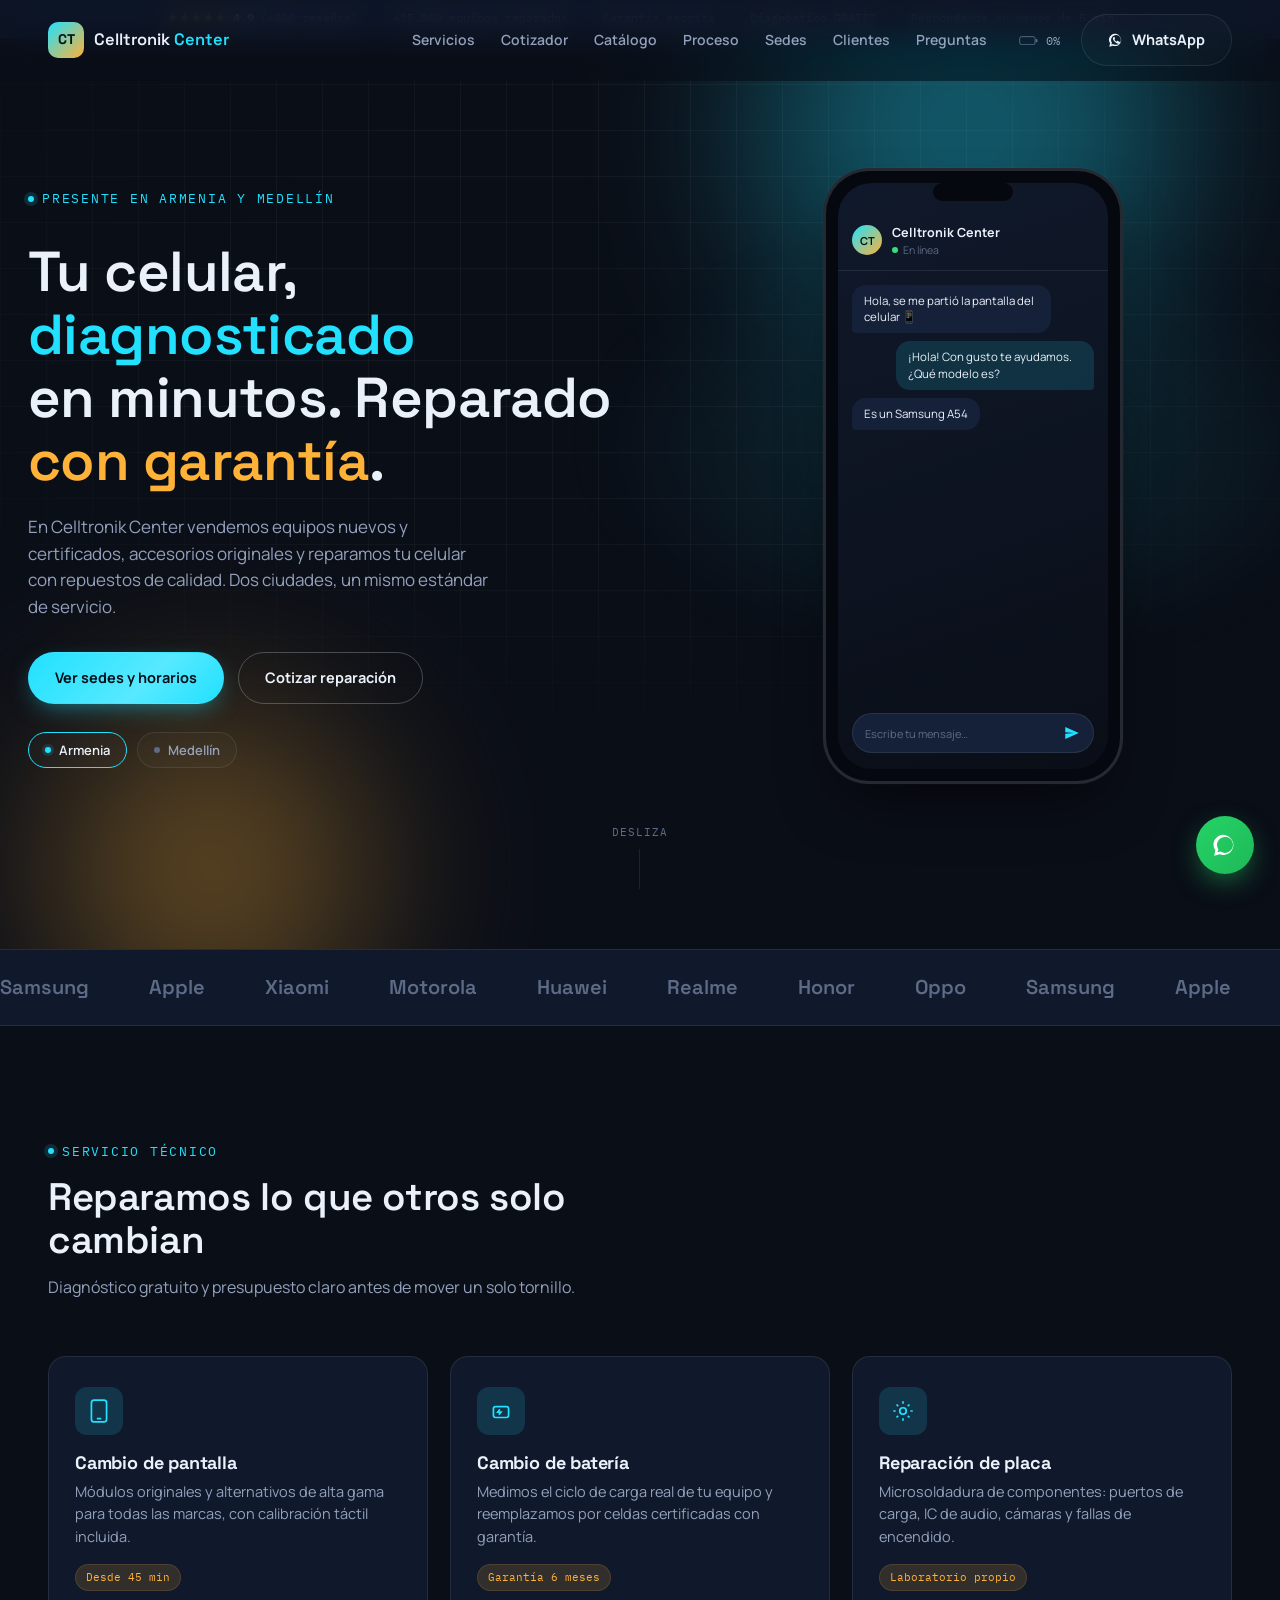
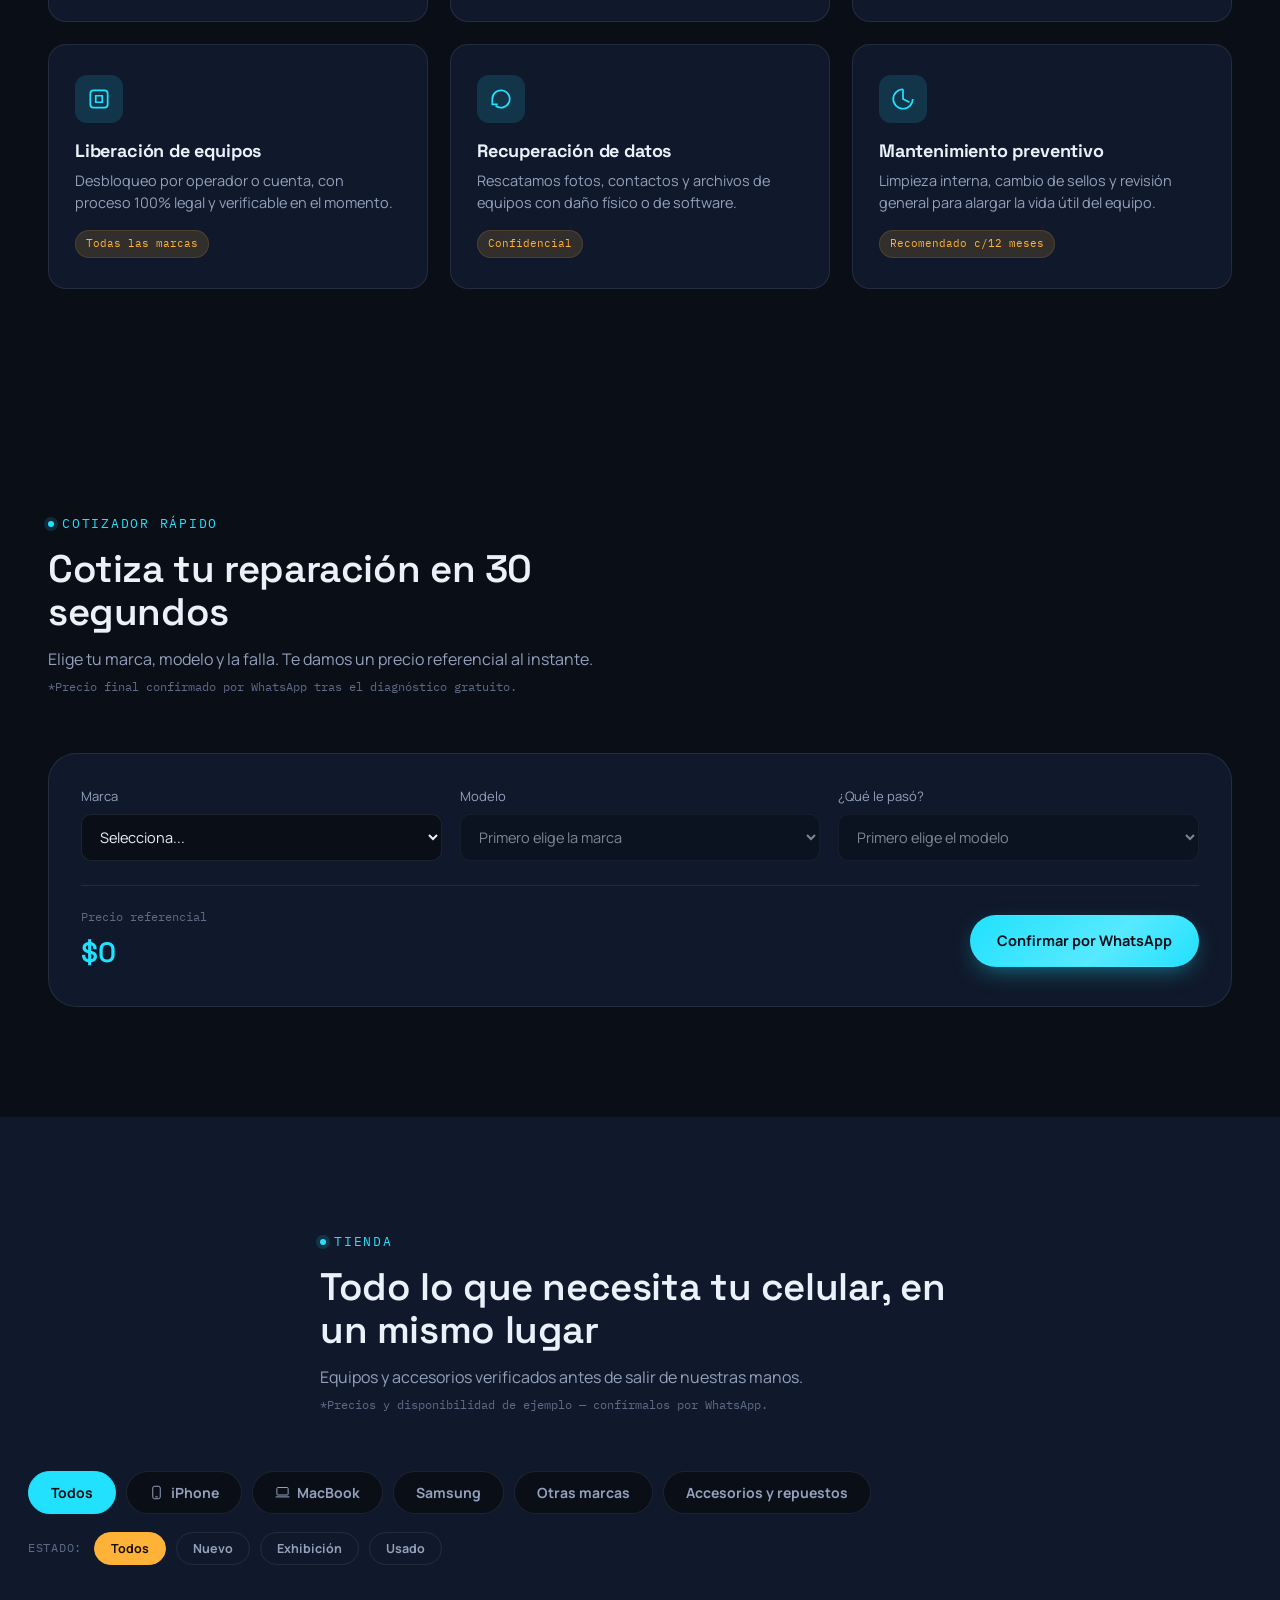
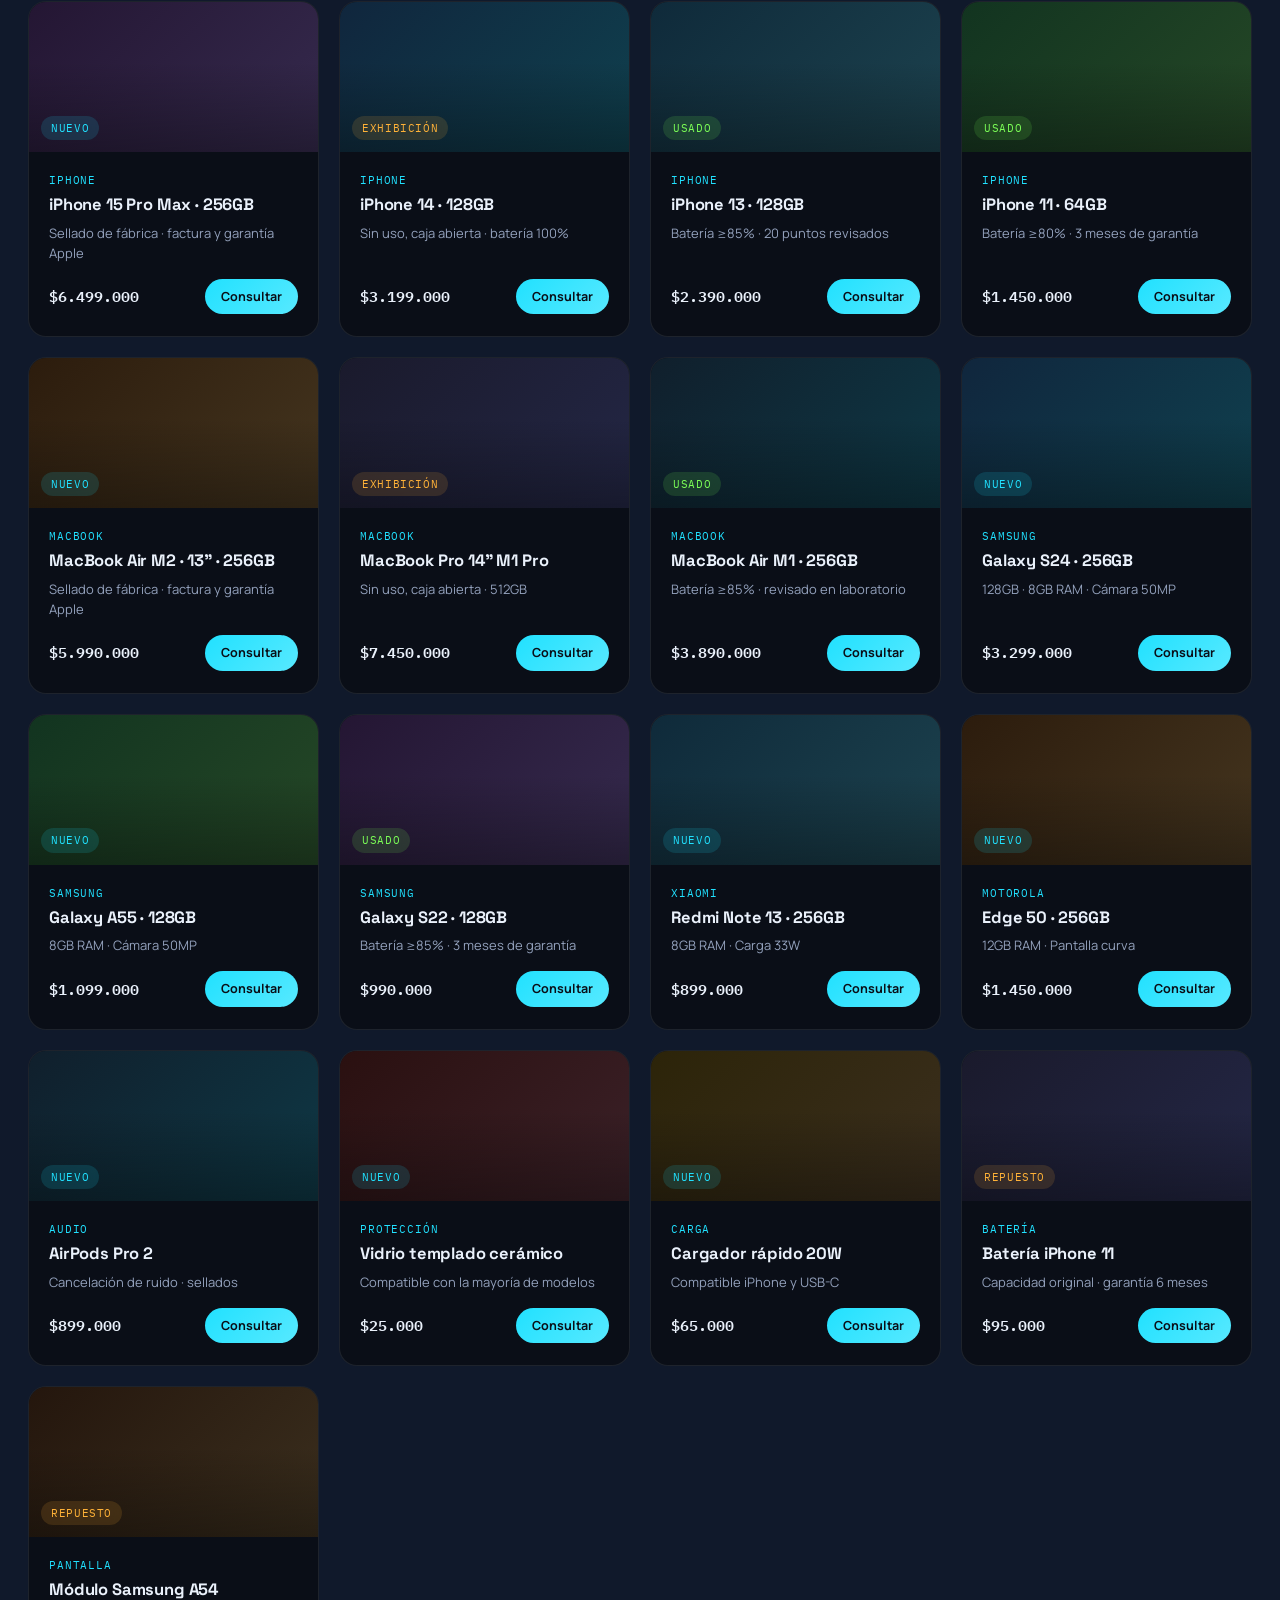
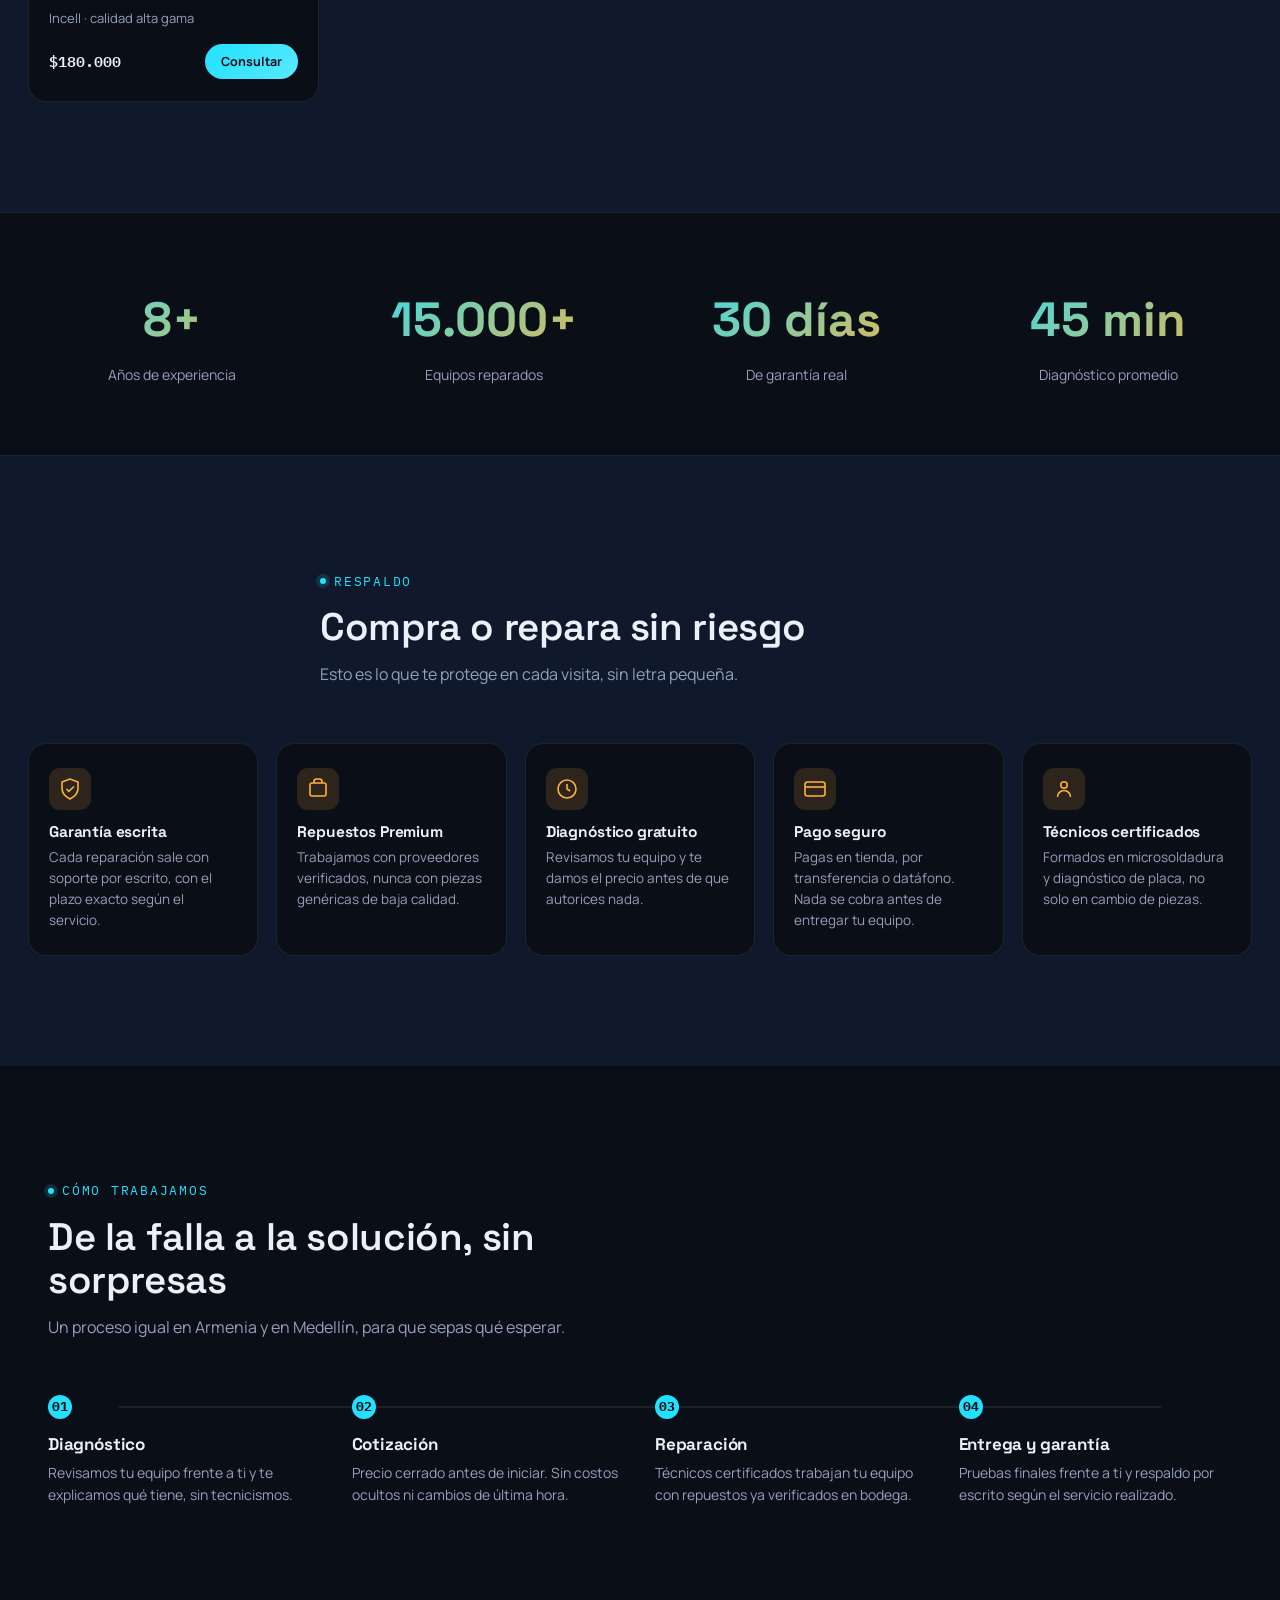
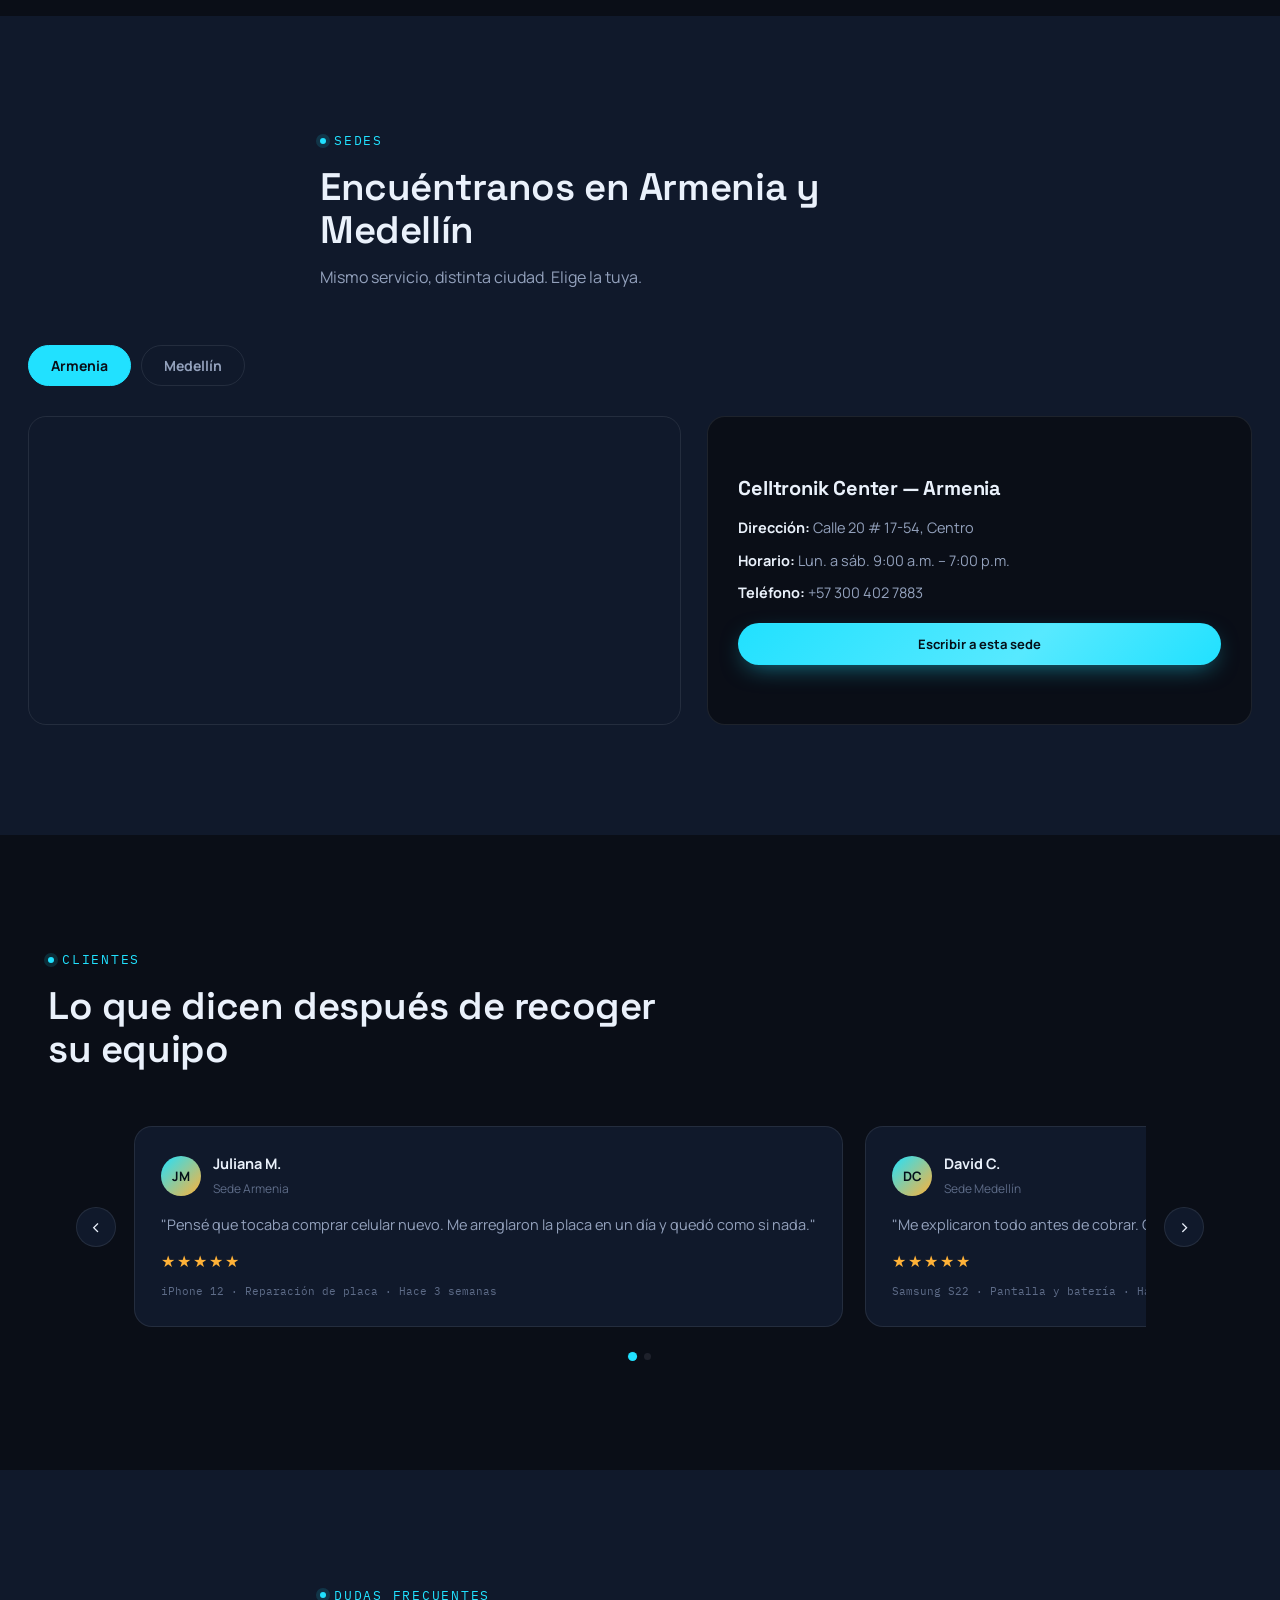
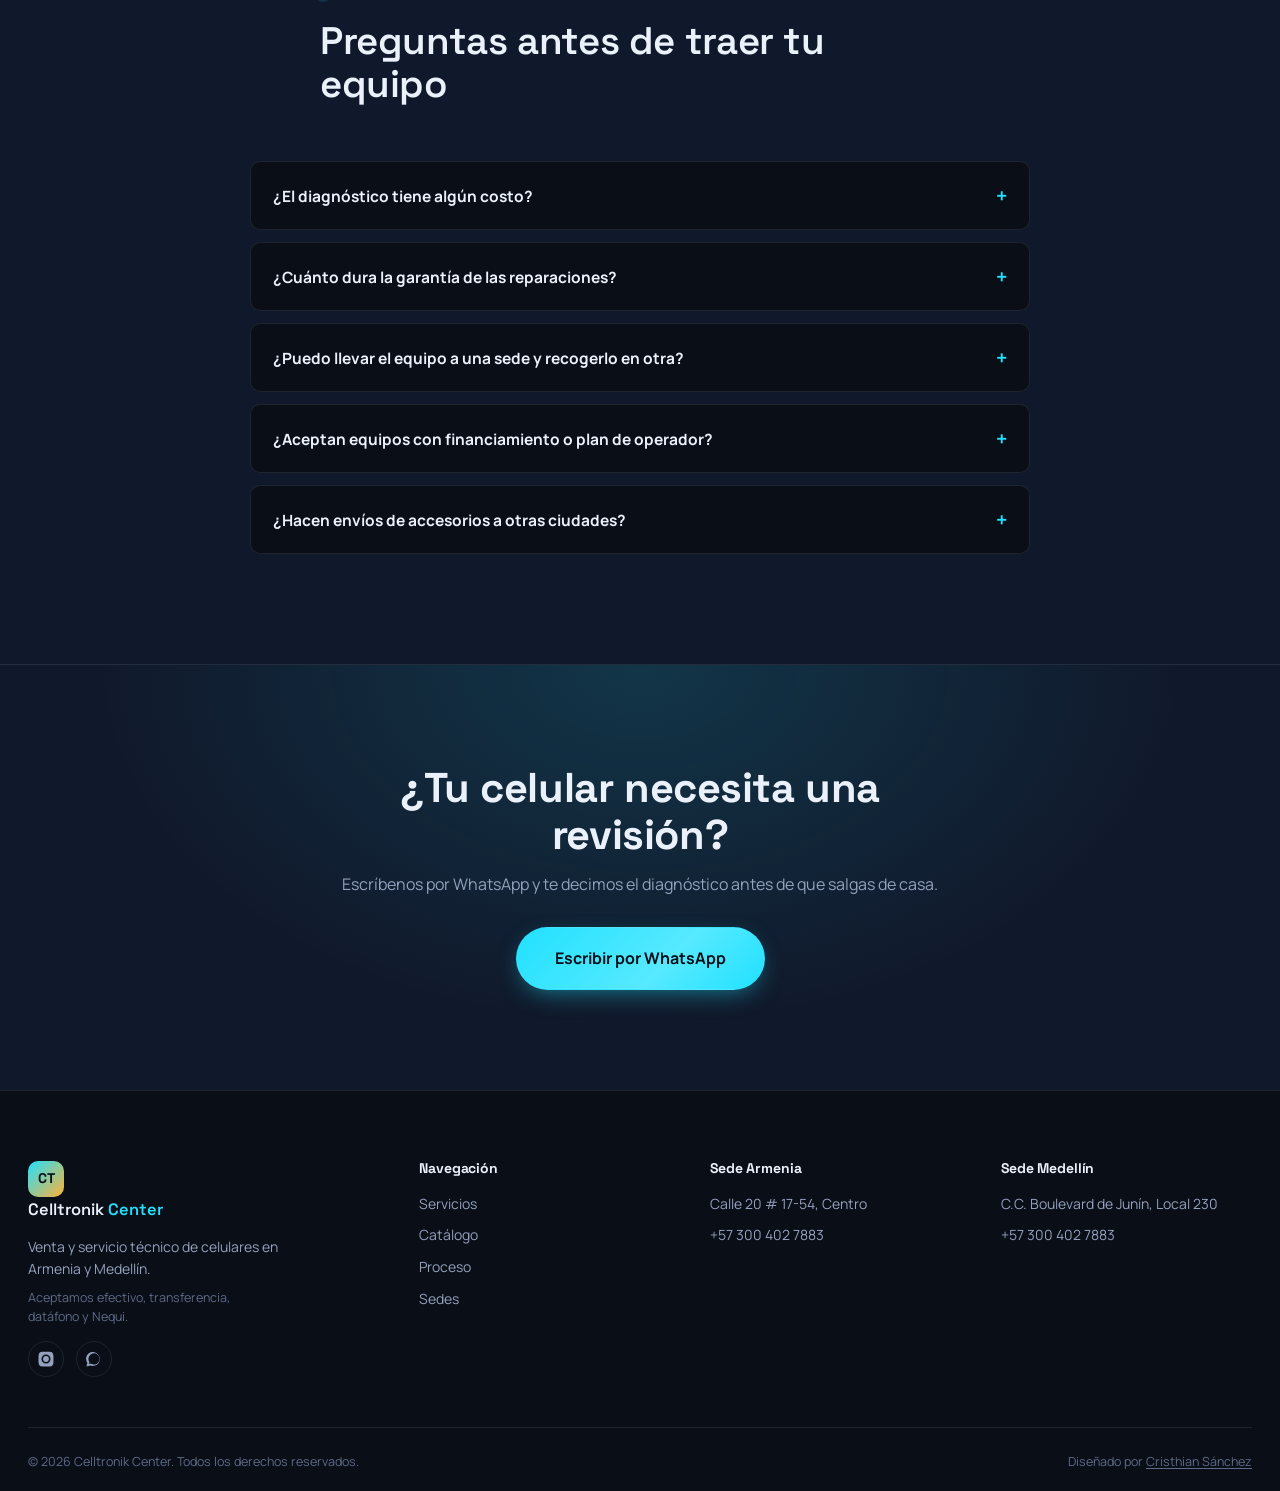
==== index.html @ dce55cfd "Add files via upload" ====
<!DOCTYPE html>
<html lang="es">
<head>
<meta charset="UTF-8">
<meta name="viewport" content="width=device-width, initial-scale=1.0">
<title>Celltronik Center | Servicio técnico y venta de celulares en Armenia y Medellín</title>
<meta name="description" content="Celltronik Center: venta de celulares, accesorios y repuestos, y servicio técnico especializado con sedes en Armenia y Medellín.">
<!-- Reemplazar celltronikcenter.com y og-cover.jpg por el dominio real y una foto de portada de 1200x630px antes de publicar -->
<meta name="robots" content="index, follow">
<link rel="canonical" href="https://www.celltronikcenter.com/">

<!-- Open Graph -->
<meta property="og:type" content="website">
<meta property="og:site_name" content="Celltronik Center">
<meta property="og:title" content="Celltronik Center | Servicio técnico y venta de celulares en Armenia y Medellín">
<meta property="og:description" content="Diagnóstico gratuito, garantía escrita y repuestos premium. Venta y reparación de celulares y MacBooks con sedes en Armenia y Medellín.">
<meta property="og:image" content="https://www.celltronikcenter.com/og-cover.jpg">
<meta property="og:url" content="https://www.celltronikcenter.com/">
<meta property="og:locale" content="es_CO">

<!-- Twitter Card -->
<meta name="twitter:card" content="summary_large_image">
<meta name="twitter:title" content="Celltronik Center | Servicio técnico y venta de celulares">
<meta name="twitter:description" content="Diagnóstico gratuito, garantía escrita y repuestos premium en Armenia y Medellín.">
<meta name="twitter:image" content="https://www.celltronikcenter.com/og-cover.jpg">

<!-- JSON-LD: datos estructurados de las dos sedes (actualizar con datos reales antes de publicar) -->
<script type="application/ld+json">
{
  "@context": "https://schema.org",
  "@graph": [
    {
      "@type": "ElectronicsStore",
      "name": "Celltronik Center — Armenia",
      "image": "https://www.celltronikcenter.com/og-cover.jpg",
      "url": "https://www.celltronikcenter.com/#sedes",
      "telephone": "+573004027883",
      "priceRange": "$$",
      "address": {
        "@type": "PostalAddress",
        "streetAddress": "Calle 20 # 17-54, Centro",
        "addressLocality": "Armenia",
        "addressRegion": "Quindío",
        "addressCountry": "CO"
      },
      "openingHoursSpecification": {
        "@type": "OpeningHoursSpecification",
        "dayOfWeek": ["Monday","Tuesday","Wednesday","Thursday","Friday","Saturday"],
        "opens": "09:00",
        "closes": "19:00"
      }
    },
    {
      "@type": "ElectronicsStore",
      "name": "Celltronik Center — Medellín",
      "image": "https://www.celltronikcenter.com/og-cover.jpg",
      "url": "https://www.celltronikcenter.com/#sedes",
      "telephone": "+573004027883",
      "priceRange": "$$",
      "address": {
        "@type": "PostalAddress",
        "streetAddress": "C.C. Boulevard de Junín, Local 230",
        "addressLocality": "Medellín",
        "addressRegion": "Antioquia",
        "addressCountry": "CO"
      },
      "openingHoursSpecification": {
        "@type": "OpeningHoursSpecification",
        "dayOfWeek": ["Monday","Tuesday","Wednesday","Thursday","Friday","Saturday"],
        "opens": "09:00",
        "closes": "19:00"
      }
    }
  ]
}
</script>

<link rel="preconnect" href="https://fonts.googleapis.com">
<link rel="preconnect" href="https://fonts.gstatic.com" crossorigin>
<link href="https://fonts.googleapis.com/css2?family=Space+Grotesk:wght@400;500;600;700&family=Manrope:wght@400;500;600;700;800&family=IBM+Plex+Mono:wght@400;500;600&display=swap" rel="stylesheet">
<link rel="stylesheet" href="styles.css">
</head>
<body>

<a href="#top" class="skip-link">Saltar al contenido principal</a>

<!-- ===== BARRA DE CONFIANZA ===== -->
<div class="trust-bar" role="note" aria-label="Indicadores de confianza">
  <div class="trust-bar__track">
    <span class="trust-bar__item"><span class="trust-bar__stars" aria-hidden="true">★★★★★</span> <strong data-editable>4.9</strong> <span data-editable>(+500 reseñas)</span></span>
    <span class="trust-bar__sep" aria-hidden="true">·</span>
    <span class="trust-bar__item">+15.000 equipos reparados</span>
    <span class="trust-bar__sep" aria-hidden="true">·</span>
    <span class="trust-bar__item">Garantía escrita</span>
    <span class="trust-bar__sep" aria-hidden="true">·</span>
    <span class="trust-bar__item">Diagnóstico GRATIS</span>
    <span class="trust-bar__sep" aria-hidden="true">·</span>
    <span class="trust-bar__item">Respondemos en menos de 5 min</span>
  </div>
</div>

<!-- ===== PRELOADER ===== -->
<div class="preloader" id="preloader" aria-hidden="true">
  <div class="preloader__phone">
    <div class="preloader__screen">
      <div class="preloader__logo">CT</div>
      <div class="preloader__bar"><span></span></div>
      <div class="preloader__pct">0%</div>
    </div>
  </div>
</div>

<!-- ===== NAV ===== -->
<header class="nav" id="nav">
  <div class="nav__inner">
    <a href="#top" class="nav__brand">
      <span class="nav__brand-mark">CT</span>
      <span class="nav__brand-text">Celltronik <em>Center</em></span>
    </a>

    <nav class="nav__links" id="navLinks">
      <a href="#servicios">Servicios</a>
      <a href="#cotizador">Cotizador</a>
      <a href="#catalogo">Catálogo</a>
      <a href="#proceso">Proceso</a>
      <a href="#sedes">Sedes</a>
      <a href="#testimonios">Clientes</a>
      <a href="#faq">Preguntas</a>
    </nav>

    <div class="nav__actions">
      <button class="battery-indicator" id="batteryIndicator" title="Progreso de lectura">
        <svg viewBox="0 0 28 14" class="battery-indicator__shell">
          <rect x="1" y="1" width="23" height="12" rx="3" fill="none" stroke="currentColor" stroke-width="1.4"/>
          <rect x="25" y="4.5" width="2.5" height="5" rx="1" fill="currentColor"/>
          <rect id="batteryFill" x="3" y="3" width="0" height="8" rx="1.5" fill="var(--cyan)"/>
        </svg>
        <span class="battery-indicator__pct" id="batteryPct">0%</span>
      </button>

      <a href="https://wa.me/573004027883" target="_blank" rel="noopener" class="btn btn--ghost nav__cta">
        <svg viewBox="0 0 24 24" width="16" height="16" fill="currentColor"><path d="M17.6 6.3A8.9 8.9 0 0 0 3.1 16.9L2 22l5.2-1.4A8.9 8.9 0 0 0 12 21a9 9 0 0 0 5.6-14.7ZM12 19.3a7.4 7.4 0 0 1-3.8-1l-.3-.2-2.8.7.8-2.7-.2-.3A7.4 7.4 0 1 1 19.4 12 7.4 7.4 0 0 1 12 19.3Zm4-5.5c-.2-.1-1.3-.6-1.5-.7s-.4-.1-.5.1-.6.7-.7.9-.3.2-.5.1a6 6 0 0 1-1.8-1.1 6.7 6.7 0 0 1-1.2-1.6c-.1-.2 0-.4.1-.5l.4-.4.3-.4a.5.5 0 0 0 0-.5c-.1-.1-.5-1.3-.7-1.7s-.4-.4-.5-.4h-.5a1 1 0 0 0-.7.3 3 3 0 0 0-.9 2.2 5.2 5.2 0 0 0 1.1 2.8 12 12 0 0 0 4.6 4c.6.3 1.1.4 1.5.6a3.6 3.6 0 0 0 1.6.1 2.7 2.7 0 0 0 1.7-1.2 2.2 2.2 0 0 0 .2-1.2c-.1-.1-.3-.2-.5-.3Z"/></svg>
        WhatsApp
      </a>
    </div>

    <button class="nav__burger" id="navBurger" aria-label="Abrir menú" aria-expanded="false">
      <span></span><span></span><span></span>
    </button>
  </div>
</header>

<main id="top">

  <!-- ===== HERO ===== -->
  <section class="hero">
    <div class="hero__bg" aria-hidden="true">
      <div class="hero__grid"></div>
      <div class="hero__orb hero__orb--cyan"></div>
      <div class="hero__orb hero__orb--amber"></div>
    </div>

    <div class="hero__inner">
      <div class="hero__copy">
        <p class="eyebrow reveal">
          <span class="eyebrow__dot"></span>
          Presente en Armenia y Medellín
        </p>
        <h1 class="hero__title reveal">
          Tu celular, <span class="hero__title-accent">diagnosticado</span><br>
          en minutos. Reparado <span class="hero__title-accent hero__title-accent--amber">con garantía</span>.
        </h1>
        <p class="hero__subtitle reveal">
          En Celltronik Center vendemos equipos nuevos y certificados, accesorios originales
          y reparamos tu celular con repuestos de calidad. Dos ciudades, un mismo estándar de servicio.
        </p>

        <div class="hero__actions reveal">
          <a href="#sedes" class="btn btn--primary">
            <span>Ver sedes y horarios</span>
          </a>
          <a href="https://wa.me/573004027883" target="_blank" rel="noopener" class="btn btn--outline">
            Cotizar reparación
          </a>
        </div>

        <div class="hero__cities reveal">
          <button class="city-pill city-pill--active" data-city="armenia">
            <span class="city-pill__dot"></span> Armenia
          </button>
          <button class="city-pill" data-city="medellin">
            <span class="city-pill__dot"></span> Medellín
          </button>
        </div>
      </div>

      <div class="hero__device reveal">
        <div class="phone-mock">
          <div class="phone-mock__notch"></div>
          <div class="phone-mock__screen">
            <div class="chat-app">
              <div class="chat-app__header">
                <div class="chat-app__avatar">CT</div>
                <div>
                  <div class="chat-app__name">Celltronik Center</div>
                  <div class="chat-app__status"><span class="dot-online"></span> En línea</div>
                </div>
              </div>
              <div class="chat-app__body" id="chatBody">
                <!-- messages injected by JS -->
              </div>
              <div class="chat-app__input">
                <span>Escribe tu mensaje…</span>
                <svg viewBox="0 0 24 24" width="18" height="18" fill="currentColor"><path d="M3 20l18-8L3 4l0 7 12 1-12 1z"/></svg>
              </div>
            </div>
          </div>
        </div>
        <div class="phone-mock__glow"></div>
      </div>
    </div>

    <div class="hero__scroll-cue reveal">
      <span>Desliza</span>
      <div class="hero__scroll-cue-line"><i></i></div>
    </div>
  </section>

  <!-- ===== MARQUEE ===== -->
  <section class="marquee" aria-label="Marcas con las que trabajamos">
    <div class="marquee__track">
      <span>Samsung</span><span>Apple</span><span>Xiaomi</span><span>Motorola</span><span>Huawei</span><span>Realme</span><span>Honor</span><span>Oppo</span>
      <span>Samsung</span><span>Apple</span><span>Xiaomi</span><span>Motorola</span><span>Huawei</span><span>Realme</span><span>Honor</span><span>Oppo</span>
    </div>
  </section>

  <!-- ===== SERVICIOS ===== -->
  <section class="section" id="servicios">
    <div class="section__head">
      <p class="eyebrow reveal"><span class="eyebrow__dot"></span> Servicio técnico</p>
      <h2 class="section__title reveal">Reparamos lo que otros solo cambian</h2>
      <p class="section__desc reveal">Diagnóstico gratuito y presupuesto claro antes de mover un solo tornillo.</p>
    </div>

    <div class="service-grid">
      <article class="service-card reveal">
        <div class="service-card__icon">
          <svg viewBox="0 0 24 24" width="26" height="26" fill="none" stroke="currentColor" stroke-width="1.6"><rect x="5" y="2" width="14" height="20" rx="2.5"/><line x1="10" y1="19" x2="14" y2="19"/></svg>
        </div>
        <h3>Cambio de pantalla</h3>
        <p>Módulos originales y alternativos de alta gama para todas las marcas, con calibración táctil incluida.</p>
        <span class="service-card__tag">Desde 45 min</span>
      </article>

      <article class="service-card reveal">
        <div class="service-card__icon">
          <svg viewBox="0 0 24 24" width="26" height="26" fill="none" stroke="currentColor" stroke-width="1.6"><path d="M7 8h10a2 2 0 0 1 2 2v6a2 2 0 0 1-2 2H7a2 2 0 0 1-2-2v-6a2 2 0 0 1 2-2Z"/><path d="M11 10.5 9 13h3l-2 2.5"/></svg>
        </div>
        <h3>Cambio de batería</h3>
        <p>Medimos el ciclo de carga real de tu equipo y reemplazamos por celdas certificadas con garantía.</p>
        <span class="service-card__tag">Garantía 6 meses</span>
      </article>

      <article class="service-card reveal">
        <div class="service-card__icon">
          <svg viewBox="0 0 24 24" width="26" height="26" fill="none" stroke="currentColor" stroke-width="1.6"><circle cx="12" cy="12" r="3"/><path d="M12 3v2.2M12 18.8V21M21 12h-2.2M5.2 12H3M18 6l-1.6 1.6M7.6 16.4 6 18M18 18l-1.6-1.6M7.6 7.6 6 6"/></svg>
        </div>
        <h3>Reparación de placa</h3>
        <p>Microsoldadura de componentes: puertos de carga, IC de audio, cámaras y fallas de encendido.</p>
        <span class="service-card__tag">Laboratorio propio</span>
      </article>

      <article class="service-card reveal">
        <div class="service-card__icon">
          <svg viewBox="0 0 24 24" width="26" height="26" fill="none" stroke="currentColor" stroke-width="1.6"><rect x="4" y="4" width="16" height="16" rx="3"/><path d="M9 9h6v6H9z"/></svg>
        </div>
        <h3>Liberación de equipos</h3>
        <p>Desbloqueo por operador o cuenta, con proceso 100% legal y verificable en el momento.</p>
        <span class="service-card__tag">Todas las marcas</span>
      </article>

      <article class="service-card reveal">
        <div class="service-card__icon">
          <svg viewBox="0 0 24 24" width="26" height="26" fill="none" stroke="currentColor" stroke-width="1.6"><path d="M4 12a8 8 0 1 1 3 6.2"/><path d="M4 12v5h5"/></svg>
        </div>
        <h3>Recuperación de datos</h3>
        <p>Rescatamos fotos, contactos y archivos de equipos con daño físico o de software.</p>
        <span class="service-card__tag">Confidencial</span>
      </article>

      <article class="service-card reveal">
        <div class="service-card__icon">
          <svg viewBox="0 0 24 24" width="26" height="26" fill="none" stroke="currentColor" stroke-width="1.6"><path d="M12 3a9 9 0 1 0 9 9"/><path d="M12 3v9l6 3"/></svg>
        </div>
        <h3>Mantenimiento preventivo</h3>
        <p>Limpieza interna, cambio de sellos y revisión general para alargar la vida útil del equipo.</p>
        <span class="service-card__tag">Recomendado c/12 meses</span>
      </article>
    </div>
  </section>

  <!-- ===== COTIZADOR RÁPIDO ===== -->
  <section class="section" id="cotizador">
    <div class="section__head">
      <p class="eyebrow reveal"><span class="eyebrow__dot"></span> Cotizador rápido</p>
      <h2 class="section__title reveal">Cotiza tu reparación en 30 segundos</h2>
      <p class="section__desc reveal">Elige tu marca, modelo y la falla. Te damos un precio referencial al instante. <span class="section__note">*Precio final confirmado por WhatsApp tras el diagnóstico gratuito.</span></p>
    </div>

    <div class="configurator reveal">
      <div class="configurator__fields">
        <label class="configurator__field">
          <span>Marca</span>
          <select id="cfgBrand">
            <option value="">Selecciona...</option>
            <option value="iphone">iPhone</option>
            <option value="samsung">Samsung</option>
            <option value="xiaomi">Xiaomi</option>
            <option value="motorola">Motorola</option>
          </select>
        </label>

        <label class="configurator__field">
          <span>Modelo</span>
          <select id="cfgModel" disabled>
            <option value="">Primero elige la marca</option>
          </select>
        </label>

        <label class="configurator__field">
          <span>¿Qué le pasó?</span>
          <select id="cfgDamage" disabled>
            <option value="">Primero elige el modelo</option>
          </select>
        </label>
      </div>

      <div class="configurator__result" id="cfgResult" hidden>
        <div>
          <span class="configurator__result-label">Precio referencial</span>
          <span class="configurator__result-price" id="cfgPrice">$0</span>
        </div>
        <a href="#" target="_blank" rel="noopener" class="btn btn--primary" id="cfgWhatsapp">Confirmar por WhatsApp</a>
      </div>
    </div>
  </section>

  <!-- ===== CATALOGO ===== -->
  <section class="section section--alt" id="catalogo">
    <div class="section__head">
      <p class="eyebrow reveal"><span class="eyebrow__dot"></span> Tienda</p>
      <h2 class="section__title reveal">Todo lo que necesita tu celular, en un mismo lugar</h2>
      <p class="section__desc reveal">Equipos y accesorios verificados antes de salir de nuestras manos. <span class="section__note">*Precios y disponibilidad de ejemplo — confírmalos por WhatsApp.</span></p>
    </div>

    <div class="catalog-brand-tabs reveal" role="tablist" aria-label="Filtrar por marca">
      <button class="brand-tab brand-tab--active" data-brand="todos">Todos</button>
      <button class="brand-tab" data-brand="iphone">
        <svg viewBox="0 0 24 24" width="15" height="15" fill="none" stroke="currentColor" stroke-width="1.6"><rect x="6" y="2" width="12" height="20" rx="3"/><line x1="10" y1="19" x2="14" y2="19"/></svg>
        iPhone
      </button>
      <button class="brand-tab" data-brand="mac">
        <svg viewBox="0 0 24 24" width="15" height="15" fill="none" stroke="currentColor" stroke-width="1.6"><rect x="3" y="4" width="18" height="12" rx="1.5"/><line x1="1" y1="19" x2="23" y2="19"/></svg>
        MacBook
      </button>
      <button class="brand-tab" data-brand="samsung">Samsung</button>
      <button class="brand-tab" data-brand="otros">Otras marcas</button>
      <button class="brand-tab" data-brand="accesorios">Accesorios y repuestos</button>
    </div>

    <div class="catalog-condition-filters reveal" role="tablist" aria-label="Filtrar por estado del equipo">
      <span class="catalog-condition-label">Estado:</span>
      <button class="condition-chip condition-chip--active" data-condition="todos">Todos</button>
      <button class="condition-chip" data-condition="nuevo">Nuevo</button>
      <button class="condition-chip" data-condition="exhibicion">Exhibición</button>
      <button class="condition-chip" data-condition="usado">Usado</button>
    </div>

    <div class="product-grid" id="productGrid">

      <article class="product-card reveal" data-brand="iphone" data-condition="nuevo">
        <div class="product-card__media product-card__media--phone-4">
          <span class="product-card__badge product-card__badge--new">Nuevo</span>
        </div>
        <div class="product-card__body">
          <span class="product-card__cat">iPhone</span>
          <h3>iPhone 15 Pro Max · 256GB</h3>
          <p>Sellado de fábrica · factura y garantía Apple</p>
          <div class="product-card__foot">
            <span class="product-card__price">$6.499.000</span>
            <a href="https://wa.me/573004027883?text=Hola%2C%20quiero%20consultar%20disponibilidad%20del%20iPhone%2015%20Pro%20Max" target="_blank" rel="noopener" class="product-card__cta">Consultar</a>
          </div>
        </div>
      </article>

      <article class="product-card reveal" data-brand="iphone" data-condition="exhibicion">
        <div class="product-card__media product-card__media--phone-1">
          <span class="product-card__badge product-card__badge--exh">Exhibición</span>
        </div>
        <div class="product-card__body">
          <span class="product-card__cat">iPhone</span>
          <h3>iPhone 14 · 128GB</h3>
          <p>Sin uso, caja abierta · batería 100%</p>
          <div class="product-card__foot">
            <span class="product-card__price">$3.199.000</span>
            <a href="https://wa.me/573004027883?text=Hola%2C%20quiero%20consultar%20disponibilidad%20del%20iPhone%2014%20de%20exhibici%C3%B3n" target="_blank" rel="noopener" class="product-card__cta">Consultar</a>
          </div>
        </div>
      </article>

      <article class="product-card reveal" data-brand="iphone" data-condition="usado">
        <div class="product-card__media product-card__media--phone-5">
          <span class="product-card__badge product-card__badge--used">Usado</span>
        </div>
        <div class="product-card__body">
          <span class="product-card__cat">iPhone</span>
          <h3>iPhone 13 · 128GB</h3>
          <p>Batería ≥85% · 20 puntos revisados</p>
          <div class="product-card__foot">
            <span class="product-card__price">$2.390.000</span>
            <a href="https://wa.me/573004027883?text=Hola%2C%20quiero%20consultar%20disponibilidad%20del%20iPhone%2013%20usado" target="_blank" rel="noopener" class="product-card__cta">Consultar</a>
          </div>
        </div>
      </article>

      <article class="product-card reveal" data-brand="iphone" data-condition="usado">
        <div class="product-card__media product-card__media--phone-2">
          <span class="product-card__badge product-card__badge--used">Usado</span>
        </div>
        <div class="product-card__body">
          <span class="product-card__cat">iPhone</span>
          <h3>iPhone 11 · 64GB</h3>
          <p>Batería ≥80% · 3 meses de garantía</p>
          <div class="product-card__foot">
            <span class="product-card__price">$1.450.000</span>
            <a href="https://wa.me/573004027883?text=Hola%2C%20quiero%20consultar%20disponibilidad%20del%20iPhone%2011%20usado" target="_blank" rel="noopener" class="product-card__cta">Consultar</a>
          </div>
        </div>
      </article>

      <article class="product-card reveal" data-brand="mac" data-condition="nuevo">
        <div class="product-card__media product-card__media--phone-3">
          <span class="product-card__badge product-card__badge--new">Nuevo</span>
        </div>
        <div class="product-card__body">
          <span class="product-card__cat">MacBook</span>
          <h3>MacBook Air M2 · 13" · 256GB</h3>
          <p>Sellado de fábrica · factura y garantía Apple</p>
          <div class="product-card__foot">
            <span class="product-card__price">$5.990.000</span>
            <a href="https://wa.me/573004027883?text=Hola%2C%20quiero%20consultar%20disponibilidad%20del%20MacBook%20Air%20M2" target="_blank" rel="noopener" class="product-card__cta">Consultar</a>
          </div>
        </div>
      </article>

      <article class="product-card reveal" data-brand="mac" data-condition="exhibicion">
        <div class="product-card__media product-card__media--rep-1">
          <span class="product-card__badge product-card__badge--exh">Exhibición</span>
        </div>
        <div class="product-card__body">
          <span class="product-card__cat">MacBook</span>
          <h3>MacBook Pro 14" M1 Pro</h3>
          <p>Sin uso, caja abierta · 512GB</p>
          <div class="product-card__foot">
            <span class="product-card__price">$7.450.000</span>
            <a href="https://wa.me/573004027883?text=Hola%2C%20quiero%20consultar%20disponibilidad%20del%20MacBook%20Pro%2014%20de%20exhibici%C3%B3n" target="_blank" rel="noopener" class="product-card__cta">Consultar</a>
          </div>
        </div>
      </article>

      <article class="product-card reveal" data-brand="mac" data-condition="usado">
        <div class="product-card__media product-card__media--acc-3">
          <span class="product-card__badge product-card__badge--used">Usado</span>
        </div>
        <div class="product-card__body">
          <span class="product-card__cat">MacBook</span>
          <h3>MacBook Air M1 · 256GB</h3>
          <p>Batería ≥85% · revisado en laboratorio</p>
          <div class="product-card__foot">
            <span class="product-card__price">$3.890.000</span>
            <a href="https://wa.me/573004027883?text=Hola%2C%20quiero%20consultar%20disponibilidad%20del%20MacBook%20Air%20M1%20usado" target="_blank" rel="noopener" class="product-card__cta">Consultar</a>
          </div>
        </div>
      </article>

      <article class="product-card reveal" data-brand="samsung" data-condition="nuevo">
        <div class="product-card__media product-card__media--phone-1">
          <span class="product-card__badge product-card__badge--new">Nuevo</span>
        </div>
        <div class="product-card__body">
          <span class="product-card__cat">Samsung</span>
          <h3>Galaxy S24 · 256GB</h3>
          <p>128GB · 8GB RAM · Cámara 50MP</p>
          <div class="product-card__foot">
            <span class="product-card__price">$3.299.000</span>
            <a href="https://wa.me/573004027883?text=Hola%2C%20quiero%20consultar%20disponibilidad%20del%20Galaxy%20S24" target="_blank" rel="noopener" class="product-card__cta">Consultar</a>
          </div>
        </div>
      </article>

      <article class="product-card reveal" data-brand="samsung" data-condition="nuevo">
        <div class="product-card__media product-card__media--phone-2">
          <span class="product-card__badge product-card__badge--new">Nuevo</span>
        </div>
        <div class="product-card__body">
          <span class="product-card__cat">Samsung</span>
          <h3>Galaxy A55 · 128GB</h3>
          <p>8GB RAM · Cámara 50MP</p>
          <div class="product-card__foot">
            <span class="product-card__price">$1.099.000</span>
            <a href="https://wa.me/573004027883?text=Hola%2C%20quiero%20consultar%20disponibilidad%20del%20Galaxy%20A55" target="_blank" rel="noopener" class="product-card__cta">Consultar</a>
          </div>
        </div>
      </article>

      <article class="product-card reveal" data-brand="samsung" data-condition="usado">
        <div class="product-card__media product-card__media--phone-4">
          <span class="product-card__badge product-card__badge--used">Usado</span>
        </div>
        <div class="product-card__body">
          <span class="product-card__cat">Samsung</span>
          <h3>Galaxy S22 · 128GB</h3>
          <p>Batería ≥85% · 3 meses de garantía</p>
          <div class="product-card__foot">
            <span class="product-card__price">$990.000</span>
            <a href="https://wa.me/573004027883?text=Hola%2C%20quiero%20consultar%20disponibilidad%20del%20Galaxy%20S22%20usado" target="_blank" rel="noopener" class="product-card__cta">Consultar</a>
          </div>
        </div>
      </article>

      <article class="product-card reveal" data-brand="otros" data-condition="nuevo">
        <div class="product-card__media product-card__media--phone-5">
          <span class="product-card__badge product-card__badge--new">Nuevo</span>
        </div>
        <div class="product-card__body">
          <span class="product-card__cat">Xiaomi</span>
          <h3>Redmi Note 13 · 256GB</h3>
          <p>8GB RAM · Carga 33W</p>
          <div class="product-card__foot">
            <span class="product-card__price">$899.000</span>
            <a href="https://wa.me/573004027883?text=Hola%2C%20quiero%20consultar%20disponibilidad%20del%20Xiaomi%20Redmi%20Note%2013" target="_blank" rel="noopener" class="product-card__cta">Consultar</a>
          </div>
        </div>
      </article>

      <article class="product-card reveal" data-brand="otros" data-condition="nuevo">
        <div class="product-card__media product-card__media--phone-3">
          <span class="product-card__badge product-card__badge--new">Nuevo</span>
        </div>
        <div class="product-card__body">
          <span class="product-card__cat">Motorola</span>
          <h3>Edge 50 · 256GB</h3>
          <p>12GB RAM · Pantalla curva</p>
          <div class="product-card__foot">
            <span class="product-card__price">$1.450.000</span>
            <a href="https://wa.me/573004027883?text=Hola%2C%20quiero%20consultar%20disponibilidad%20del%20Motorola%20Edge%2050" target="_blank" rel="noopener" class="product-card__cta">Consultar</a>
          </div>
        </div>
      </article>

      <article class="product-card reveal" data-brand="accesorios" data-condition="nuevo">
        <div class="product-card__media product-card__media--acc-3">
          <span class="product-card__badge product-card__badge--new">Nuevo</span>
        </div>
        <div class="product-card__body">
          <span class="product-card__cat">Audio</span>
          <h3>AirPods Pro 2</h3>
          <p>Cancelación de ruido · sellados</p>
          <div class="product-card__foot">
            <span class="product-card__price">$899.000</span>
            <a href="https://wa.me/573004027883?text=Hola%2C%20quiero%20consultar%20disponibilidad%20de%20AirPods%20Pro%202" target="_blank" rel="noopener" class="product-card__cta">Consultar</a>
          </div>
        </div>
      </article>

      <article class="product-card reveal" data-brand="accesorios" data-condition="nuevo">
        <div class="product-card__media product-card__media--acc-1">
          <span class="product-card__badge product-card__badge--new">Nuevo</span>
        </div>
        <div class="product-card__body">
          <span class="product-card__cat">Protección</span>
          <h3>Vidrio templado cerámico</h3>
          <p>Compatible con la mayoría de modelos</p>
          <div class="product-card__foot">
            <span class="product-card__price">$25.000</span>
            <a href="https://wa.me/573004027883?text=Hola%2C%20quiero%20consultar%20disponibilidad%20de%20vidrio%20templado" target="_blank" rel="noopener" class="product-card__cta">Consultar</a>
          </div>
        </div>
      </article>

      <article class="product-card reveal" data-brand="accesorios" data-condition="nuevo">
        <div class="product-card__media product-card__media--acc-2">
          <span class="product-card__badge product-card__badge--new">Nuevo</span>
        </div>
        <div class="product-card__body">
          <span class="product-card__cat">Carga</span>
          <h3>Cargador rápido 20W</h3>
          <p>Compatible iPhone y USB-C</p>
          <div class="product-card__foot">
            <span class="product-card__price">$65.000</span>
            <a href="https://wa.me/573004027883?text=Hola%2C%20quiero%20consultar%20disponibilidad%20de%20cargador%2020W" target="_blank" rel="noopener" class="product-card__cta">Consultar</a>
          </div>
        </div>
      </article>

      <article class="product-card reveal" data-brand="accesorios" data-condition="nuevo">
        <div class="product-card__media product-card__media--rep-1">
          <span class="product-card__badge product-card__badge--rep">Repuesto</span>
        </div>
        <div class="product-card__body">
          <span class="product-card__cat">Batería</span>
          <h3>Batería iPhone 11</h3>
          <p>Capacidad original · garantía 6 meses</p>
          <div class="product-card__foot">
            <span class="product-card__price">$95.000</span>
            <a href="https://wa.me/573004027883?text=Hola%2C%20quiero%20consultar%20disponibilidad%20de%20bateria%20iPhone%2011" target="_blank" rel="noopener" class="product-card__cta">Consultar</a>
          </div>
        </div>
      </article>

      <article class="product-card reveal" data-brand="accesorios" data-condition="nuevo">
        <div class="product-card__media product-card__media--rep-2">
          <span class="product-card__badge product-card__badge--rep">Repuesto</span>
        </div>
        <div class="product-card__body">
          <span class="product-card__cat">Pantalla</span>
          <h3>Módulo Samsung A54</h3>
          <p>Incell · calidad alta gama</p>
          <div class="product-card__foot">
            <span class="product-card__price">$180.000</span>
            <a href="https://wa.me/573004027883?text=Hola%2C%20quiero%20consultar%20disponibilidad%20de%20modulo%20Samsung%20A54" target="_blank" rel="noopener" class="product-card__cta">Consultar</a>
          </div>
        </div>
      </article>

    </div>

    <p class="catalog-empty" id="catalogEmpty" hidden>No tenemos productos de esta combinación en este momento. Escríbenos y te avisamos cuando lleguen.</p>
  </section>

  <!-- ===== POR QUE ELEGIRNOS / STATS ===== -->
  <section class="stats">
    <div class="stats__inner">
      <div class="stats__item reveal">
        <span class="stats__number" data-count="8" data-suffix="+">0</span>
        <span class="stats__label">Años de experiencia</span>
      </div>
      <div class="stats__item reveal">
        <span class="stats__number" data-count="15000" data-suffix="+">0</span>
        <span class="stats__label">Equipos reparados</span>
      </div>
      <div class="stats__item reveal">
        <span class="stats__number" data-count="30" data-suffix=" días">0</span>
        <span class="stats__label">De garantía real</span>
      </div>
      <div class="stats__item reveal">
        <span class="stats__number" data-count="45" data-suffix=" min">0</span>
        <span class="stats__label">Diagnóstico promedio</span>
      </div>
    </div>
  </section>

  <!-- ===== GARANTÍAS ===== -->
  <section class="section section--alt" id="garantias">
    <div class="section__head">
      <p class="eyebrow reveal"><span class="eyebrow__dot"></span> Respaldo</p>
      <h2 class="section__title reveal">Compra o repara sin riesgo</h2>
      <p class="section__desc reveal">Esto es lo que te protege en cada visita, sin letra pequeña.</p>
    </div>

    <div class="guarantee-grid">
      <article class="guarantee-card reveal">
        <div class="guarantee-card__icon">
          <svg viewBox="0 0 24 24" width="24" height="24" fill="none" stroke="currentColor" stroke-width="1.6"><path d="M12 2 4 5v6c0 5 3.4 8.7 8 11 4.6-2.3 8-6 8-11V5Z"/><path d="m8.5 12 2.3 2.3L16 9.5"/></svg>
        </div>
        <h3>Garantía escrita</h3>
        <p>Cada reparación sale con soporte por escrito, con el plazo exacto según el servicio.</p>
      </article>

      <article class="guarantee-card reveal">
        <div class="guarantee-card__icon">
          <svg viewBox="0 0 24 24" width="24" height="24" fill="none" stroke="currentColor" stroke-width="1.6"><rect x="4" y="6" width="16" height="13" rx="2"/><path d="M8 6V4.5A2.5 2.5 0 0 1 10.5 2h3A2.5 2.5 0 0 1 16 4.5V6"/></svg>
        </div>
        <h3>Repuestos Premium</h3>
        <p>Trabajamos con proveedores verificados, nunca con piezas genéricas de baja calidad.</p>
      </article>

      <article class="guarantee-card reveal">
        <div class="guarantee-card__icon">
          <svg viewBox="0 0 24 24" width="24" height="24" fill="none" stroke="currentColor" stroke-width="1.6"><circle cx="12" cy="12" r="9"/><path d="M12 7v5l3.2 2"/></svg>
        </div>
        <h3>Diagnóstico gratuito</h3>
        <p>Revisamos tu equipo y te damos el precio antes de que autorices nada.</p>
      </article>

      <article class="guarantee-card reveal">
        <div class="guarantee-card__icon">
          <svg viewBox="0 0 24 24" width="24" height="24" fill="none" stroke="currentColor" stroke-width="1.6"><rect x="2" y="5" width="20" height="14" rx="2.5"/><line x1="2" y1="10" x2="22" y2="10"/></svg>
        </div>
        <h3>Pago seguro</h3>
        <p>Pagas en tienda, por transferencia o datáfono. Nada se cobra antes de entregar tu equipo.</p>
      </article>

      <article class="guarantee-card reveal">
        <div class="guarantee-card__icon">
          <svg viewBox="0 0 24 24" width="24" height="24" fill="none" stroke="currentColor" stroke-width="1.6"><circle cx="12" cy="8" r="3.2"/><path d="M5.5 20a6.5 6.5 0 0 1 13 0"/></svg>
        </div>
        <h3>Técnicos certificados</h3>
        <p>Formados en microsoldadura y diagnóstico de placa, no solo en cambio de piezas.</p>
      </article>
    </div>
  </section>

  <!-- ===== PROCESO ===== -->
  <section class="section" id="proceso">
    <div class="section__head">
      <p class="eyebrow reveal"><span class="eyebrow__dot"></span> Cómo trabajamos</p>
      <h2 class="section__title reveal">De la falla a la solución, sin sorpresas</h2>
      <p class="section__desc reveal">Un proceso igual en Armenia y en Medellín, para que sepas qué esperar.</p>
    </div>

    <div class="timeline">
      <div class="timeline__line"><span class="timeline__line-fill" id="timelineFill"></span></div>

      <div class="timeline__step reveal">
        <span class="timeline__num">01</span>
        <h3>Diagnóstico</h3>
        <p>Revisamos tu equipo frente a ti y te explicamos qué tiene, sin tecnicismos.</p>
      </div>
      <div class="timeline__step reveal">
        <span class="timeline__num">02</span>
        <h3>Cotización</h3>
        <p>Precio cerrado antes de iniciar. Sin costos ocultos ni cambios de última hora.</p>
      </div>
      <div class="timeline__step reveal">
        <span class="timeline__num">03</span>
        <h3>Reparación</h3>
        <p>Técnicos certificados trabajan tu equipo con repuestos ya verificados en bodega.</p>
      </div>
      <div class="timeline__step reveal">
        <span class="timeline__num">04</span>
        <h3>Entrega y garantía</h3>
        <p>Pruebas finales frente a ti y respaldo por escrito según el servicio realizado.</p>
      </div>
    </div>
  </section>

  <!-- ===== SEDES ===== -->
  <section class="section section--alt" id="sedes">
    <div class="section__head">
      <p class="eyebrow reveal"><span class="eyebrow__dot"></span> Sedes</p>
      <h2 class="section__title reveal">Encuéntranos en Armenia y Medellín</h2>
      <p class="section__desc reveal">Mismo servicio, distinta ciudad. Elige la tuya.</p>
    </div>

    <div class="locations">
      <div class="locations__tabs">
        <button class="locations__tab locations__tab--active" data-location="armenia">Armenia</button>
        <button class="locations__tab" data-location="medellin">Medellín</button>
      </div>

      <div class="locations__panel">
        <div class="location-card location-card--active" data-panel="armenia">
          <div class="location-card__map">
            <iframe title="Mapa sede Armenia" src="https://www.google.com/maps?q=Armenia,Quindio,Colombia&output=embed" loading="lazy" referrerpolicy="no-referrer-when-downgrade"></iframe>
          </div>
          <div class="location-card__info">
            <h3>Celltronik Center — Armenia</h3>
            <ul>
              <li><strong>Dirección:</strong> <span data-editable>Calle 20 # 17-54, Centro</span></li>
              <li><strong>Horario:</strong> Lun. a sáb. 9:00 a.m. – 7:00 p.m.</li>
              <li><strong>Teléfono:</strong> <span data-editable>+57 300 402 7883</span></li>
            </ul>
            <a href="https://wa.me/573004027883" target="_blank" rel="noopener" class="btn btn--primary btn--sm">Escribir a esta sede</a>
          </div>
        </div>

        <div class="location-card" data-panel="medellin">
          <div class="location-card__map">
            <iframe title="Mapa sede Medellín" src="https://www.google.com/maps?q=Medell%C3%ADn,Colombia&output=embed" loading="lazy" referrerpolicy="no-referrer-when-downgrade"></iframe>
          </div>
          <div class="location-card__info">
            <h3>Celltronik Center — Medellín</h3>
            <ul>
              <li><strong>Dirección:</strong> <span data-editable>C.C. Boulevard de Junín, Local 230</span></li>
              <li><strong>Horario:</strong> Lun. a sáb. 9:00 a.m. – 7:00 p.m.</li>
              <li><strong>Teléfono:</strong> <span data-editable>+57 300 402 7883</span></li>
            </ul>
            <a href="https://wa.me/573004027883" target="_blank" rel="noopener" class="btn btn--primary btn--sm">Escribir a esta sede</a>
          </div>
        </div>
      </div>
    </div>
  </section>

  <!-- ===== TESTIMONIOS ===== -->
  <section class="section" id="testimonios">
    <div class="section__head">
      <p class="eyebrow reveal"><span class="eyebrow__dot"></span> Clientes</p>
      <h2 class="section__title reveal">Lo que dicen después de recoger su equipo</h2>
    </div>

    <div class="testimonials">
      <button class="testimonials__arrow testimonials__arrow--prev" id="testPrev" aria-label="Anterior">‹</button>

      <div class="testimonials__track" id="testTrack">
        <article class="testimonial-card">
          <div class="testimonial-card__head">
            <div class="testimonial-card__avatar">JM</div>
            <div>
              <strong>Juliana M.</strong>
              <span>Sede Armenia</span>
            </div>
          </div>
          <p>"Pensé que tocaba comprar celular nuevo. Me arreglaron la placa en un día y quedó como si nada."</p>
          <div class="testimonial-card__stars">★★★★★</div>
          <div class="testimonial-card__meta">iPhone 12 · Reparación de placa · Hace 3 semanas</div>
        </article>

        <article class="testimonial-card">
          <div class="testimonial-card__head">
            <div class="testimonial-card__avatar">DC</div>
            <div>
              <strong>David C.</strong>
              <span>Sede Medellín</span>
            </div>
          </div>
          <p>"Me explicaron todo antes de cobrar. Cambié pantalla y batería y el precio no cambió al final."</p>
          <div class="testimonial-card__stars">★★★★★</div>
          <div class="testimonial-card__meta">Samsung S22 · Pantalla y batería · Hace 1 mes</div>
        </article>

        <article class="testimonial-card">
          <div class="testimonial-card__head">
            <div class="testimonial-card__avatar">AR</div>
            <div>
              <strong>Andrea R.</strong>
              <span>Sede Armenia</span>
            </div>
          </div>
          <p>"Compré un certificado y ya lleva 8 meses funcionando perfecto. La revisión sí fue en serio."</p>
          <div class="testimonial-card__stars">★★★★★</div>
          <div class="testimonial-card__meta">iPhone 13 · Equipo certificado · Hace 2 meses</div>
        </article>

        <article class="testimonial-card">
          <div class="testimonial-card__head">
            <div class="testimonial-card__avatar">SP</div>
            <div>
              <strong>Santiago P.</strong>
              <span>Sede Medellín</span>
            </div>
          </div>
          <p>"Se me mojó el celular y recuperaron todas las fotos de mi hija. Se los debo."</p>
          <div class="testimonial-card__stars">★★★★★</div>
          <div class="testimonial-card__meta">Xiaomi Redmi Note 12 · Recuperación de datos · Hace 2 semanas</div>
        </article>
      </div>

      <button class="testimonials__arrow testimonials__arrow--next" id="testNext" aria-label="Siguiente">›</button>
    </div>

    <div class="testimonials__dots" id="testDots"></div>
  </section>

  <!-- ===== FAQ ===== -->
  <section class="section section--alt" id="faq">
    <div class="section__head">
      <p class="eyebrow reveal"><span class="eyebrow__dot"></span> Dudas frecuentes</p>
      <h2 class="section__title reveal">Preguntas antes de traer tu equipo</h2>
    </div>

    <div class="accordion">
      <div class="accordion__item reveal">
        <button class="accordion__trigger">
          <span>¿El diagnóstico tiene algún costo?</span>
          <span class="accordion__icon">+</span>
        </button>
        <div class="accordion__panel">
          <p>No. El diagnóstico es gratuito en ambas sedes y no estás obligado a autorizar la reparación después de conocer el precio.</p>
        </div>
      </div>

      <div class="accordion__item reveal">
        <button class="accordion__trigger">
          <span>¿Cuánto dura la garantía de las reparaciones?</span>
          <span class="accordion__icon">+</span>
        </button>
        <div class="accordion__panel">
          <p>Depende del servicio: pantallas y repuestos generales tienen 30 días, baterías 6 meses, y equipos certificados 3 meses.</p>
        </div>
      </div>

      <div class="accordion__item reveal">
        <button class="accordion__trigger">
          <span>¿Puedo llevar el equipo a una sede y recogerlo en otra?</span>
          <span class="accordion__icon">+</span>
        </button>
        <div class="accordion__panel">
          <p>Sí, coordinamos el traslado internamente entre Armenia y Medellín sin costo adicional para reparaciones que lo permitan.</p>
        </div>
      </div>

      <div class="accordion__item reveal">
        <button class="accordion__trigger">
          <span>¿Aceptan equipos con financiamiento o plan de operador?</span>
          <span class="accordion__icon">+</span>
        </button>
        <div class="accordion__panel">
          <p>Sí, siempre que el equipo esté a tu nombre o cuentes con la autorización correspondiente para el servicio solicitado.</p>
        </div>
      </div>

      <div class="accordion__item reveal">
        <button class="accordion__trigger">
          <span>¿Hacen envíos de accesorios a otras ciudades?</span>
          <span class="accordion__icon">+</span>
        </button>
        <div class="accordion__panel">
          <p>Sí, hacemos envíos nacionales de accesorios y repuestos. Escríbenos por WhatsApp para cotizar tu pedido.</p>
        </div>
      </div>
    </div>
  </section>

  <!-- ===== CTA FINAL ===== -->
  <section class="cta-final">
    <div class="cta-final__inner reveal">
      <h2>¿Tu celular necesita una revisión?</h2>
      <p>Escríbenos por WhatsApp y te decimos el diagnóstico antes de que salgas de casa.</p>
      <a href="https://wa.me/573004027883" target="_blank" rel="noopener" class="btn btn--primary btn--lg">
        Escribir por WhatsApp
      </a>
    </div>
  </section>

</main>

<!-- ===== FOOTER ===== -->
<footer class="footer">
  <div class="footer__inner">
    <div class="footer__brand">
      <span class="nav__brand-mark">CT</span>
      <span class="nav__brand-text">Celltronik <em>Center</em></span>
      <p>Venta y servicio técnico de celulares en Armenia y Medellín.</p>
      <p class="footer__payments">Aceptamos efectivo, transferencia, datáfono y Nequi.</p>
      <div class="footer__social">
        <a href="https://www.instagram.com/celltronikcenter" target="_blank" rel="noopener" aria-label="Instagram">
          <svg viewBox="0 0 24 24" width="18" height="18" fill="currentColor"><path d="M12 2.2c3.2 0 3.6 0 4.9.07 3.3.15 4.8 1.7 5 5 .06 1.3.07 1.6.07 4.8s0 3.5-.07 4.8c-.15 3.3-1.7 4.8-5 5-1.3.06-1.6.07-4.9.07s-3.6 0-4.9-.07c-3.3-.15-4.8-1.7-5-5C2 15.5 2 15.2 2 12s0-3.5.07-4.8c.15-3.3 1.7-4.8 5-5C8.4 2.2 8.7 2.2 12 2.2Zm0 3.8a6 6 0 1 0 0 12 6 6 0 0 0 0-12Zm0 9.9a3.9 3.9 0 1 1 0-7.8 3.9 3.9 0 0 1 0 7.8Zm6.2-10.1a1.4 1.4 0 1 1-2.8 0 1.4 1.4 0 0 1 2.8 0Z"/></svg>
        </a>
        <a href="https://wa.me/573004027883" target="_blank" rel="noopener" aria-label="WhatsApp">
          <svg viewBox="0 0 24 24" width="18" height="18" fill="currentColor"><path d="M17.6 6.3A8.9 8.9 0 0 0 3.1 16.9L2 22l5.2-1.4A8.9 8.9 0 0 0 12 21a9 9 0 0 0 5.6-14.7ZM12 19.3a7.4 7.4 0 0 1-3.8-1l-.3-.2-2.8.7.8-2.7-.2-.3A7.4 7.4 0 1 1 19.4 12 7.4 7.4 0 0 1 12 19.3Z"/></svg>
        </a>
      </div>
    </div>

    <div class="footer__col">
      <h4>Navegación</h4>
      <a href="#servicios">Servicios</a>
      <a href="#catalogo">Catálogo</a>
      <a href="#proceso">Proceso</a>
      <a href="#sedes">Sedes</a>
    </div>

    <div class="footer__col">
      <h4>Sede Armenia</h4>
      <p data-editable>Calle 20 # 17-54, Centro</p>
      <p data-editable>+57 300 402 7883</p>
    </div>

    <div class="footer__col">
      <h4>Sede Medellín</h4>
      <p data-editable>C.C. Boulevard de Junín, Local 230</p>
      <p data-editable>+57 300 402 7883</p>
    </div>
  </div>

  <div class="footer__bottom">
    <span>© <span id="year"></span> Celltronik Center. Todos los derechos reservados.</span>
    <span>Diseñado por <a href="https://cristhian-sanchez.github.io/Portafolio/" target="_blank" rel="noopener">Cristhian Sánchez</a></span>
  </div>
</footer>

<a href="https://wa.me/573004027883" target="_blank" rel="noopener" class="whatsapp-float" aria-label="Escribir por WhatsApp">
  <svg viewBox="0 0 24 24" width="26" height="26" fill="currentColor"><path d="M17.6 6.3A8.9 8.9 0 0 0 3.1 16.9L2 22l5.2-1.4A8.9 8.9 0 0 0 12 21a9 9 0 0 0 5.6-14.7ZM12 19.3a7.4 7.4 0 0 1-3.8-1l-.3-.2-2.8.7.8-2.7-.2-.3A7.4 7.4 0 1 1 19.4 12 7.4 7.4 0 0 1 12 19.3Z"/></svg>
</a>

<script src="script.js"></script>
</body>
</html>
---- styles.css ----
/* =========================================================
   CELLTRONIK CENTER — DESIGN TOKENS
   Paleta: navy profundo + doble acento (cian señal / ámbar carga)
   Tipografía: Space Grotesk (display) · Manrope (cuerpo) · IBM Plex Mono (datos)
   ========================================================= */
:root{
  --bg: #0A0E17;
  --bg-elevated: #10192B;
  --bg-elevated-2: #142138;
  --line: rgba(230, 238, 250, 0.09);
  --text: #EAF1FB;
  --text-muted: #93A1BC;
  --text-dim: #5D6B87;

  --cyan: #21E1FF;
  --cyan-dim: rgba(33, 225, 255, 0.14);
  --amber: #FFB238;
  --amber-dim: rgba(255, 178, 56, 0.14);

  --font-display: "Space Grotesk", sans-serif;
  --font-body: "Manrope", sans-serif;
  --font-mono: "IBM Plex Mono", monospace;

  --radius-sm: 10px;
  --radius-md: 18px;
  --radius-lg: 28px;

  --ease: cubic-bezier(.22,1,.36,1);
}

*, *::before, *::after{ box-sizing: border-box; }

@media (prefers-reduced-motion: reduce){
  *{ animation-duration: 0.001ms !important; animation-iteration-count: 1 !important; transition-duration: 0.001ms !important; scroll-behavior: auto !important; }
}

html{ scroll-behavior: smooth; }

body{
  margin: 0;
  background: var(--bg);
  color: var(--text);
  font-family: var(--font-body);
  line-height: 1.55;
  -webkit-font-smoothing: antialiased;
  overflow-x: hidden;
}

h1,h2,h3,h4{
  font-family: var(--font-display);
  margin: 0;
  line-height: 1.12;
  letter-spacing: -0.01em;
}

p{ margin: 0; }
a{ color: inherit; text-decoration: none; }
ul{ margin: 0; padding: 0; list-style: none; }
button{ font-family: inherit; cursor: pointer; }

:focus-visible{
  outline: 2px solid var(--cyan);
  outline-offset: 3px;
  border-radius: 4px;
}

img{ max-width: 100%; display: block; }

.eyebrow{
  display: inline-flex;
  align-items: center;
  gap: 8px;
  font-family: var(--font-mono);
  font-size: 12.5px;
  letter-spacing: 0.14em;
  text-transform: uppercase;
  color: var(--cyan);
  margin: 0 0 14px;
}
.eyebrow__dot{
  width: 6px; height: 6px; border-radius: 50%;
  background: var(--cyan);
  box-shadow: 0 0 0 4px var(--cyan-dim);
}

/* ---------- Buttons ---------- */
.btn{
  display: inline-flex;
  align-items: center;
  justify-content: center;
  gap: 8px;
  padding: 14px 26px;
  border-radius: 999px;
  font-weight: 700;
  font-size: 14.5px;
  border: 1px solid transparent;
  transition: transform .35s var(--ease), box-shadow .35s var(--ease), background .3s, border-color .3s, color .3s;
  white-space: nowrap;
}
.btn--primary{
  background: linear-gradient(135deg, var(--cyan), #57e9ff 60%, var(--cyan));
  color: #051019;
  box-shadow: 0 8px 24px -8px rgba(33,225,255,.55);
}
.btn--primary:hover{ transform: translateY(-3px); box-shadow: 0 14px 30px -8px rgba(33,225,255,.7); }

.btn--outline{
  border-color: rgba(234,241,251,.25);
  color: var(--text);
}
.btn--outline:hover{ border-color: var(--amber); color: var(--amber); transform: translateY(-3px); }

.btn--ghost{
  border-color: var(--line);
  color: var(--text);
  background: rgba(255,255,255,.02);
}
.btn--ghost:hover{ border-color: var(--cyan); color: var(--cyan); }

.btn--sm{ padding: 10px 20px; font-size: 13px; }
.btn--lg{ padding: 18px 38px; font-size: 16px; }

/* =========================================================
   PRELOADER
   ========================================================= */
.preloader{
  position: fixed; inset: 0; z-index: 999;
  background: var(--bg);
  display: flex; align-items: center; justify-content: center;
  transition: opacity .6s var(--ease), visibility .6s var(--ease);
}
.preloader.is-hidden{ opacity: 0; visibility: hidden; pointer-events: none; }

.preloader__phone{
  width: 120px; height: 220px;
  border: 3px solid rgba(234,241,251,.18);
  border-radius: 26px;
  padding: 10px;
  box-shadow: 0 0 60px -10px rgba(33,225,255,.25);
}
.preloader__screen{
  height: 100%;
  border-radius: 16px;
  background: var(--bg-elevated);
  display: flex; flex-direction: column; align-items: center; justify-content: center;
  gap: 14px;
}
.preloader__logo{
  font-family: var(--font-display);
  font-weight: 700;
  font-size: 26px;
  color: var(--cyan);
  letter-spacing: 0.05em;
}
.preloader__bar{
  width: 70%; height: 4px; border-radius: 4px;
  background: rgba(234,241,251,.1);
  overflow: hidden;
}
.preloader__bar span{
  display: block; height: 100%; width: 0%;
  background: linear-gradient(90deg, var(--cyan), var(--amber));
  border-radius: 4px;
  transition: width .2s linear;
}
.preloader__pct{
  font-family: var(--font-mono);
  font-size: 12px;
  color: var(--text-muted);
}

/* =========================================================
   NAV
   ========================================================= */
.nav{
  position: fixed; top: 0; left: 0; right: 0; z-index: 200;
  background: rgba(10,14,23,.6);
  backdrop-filter: blur(14px) saturate(140%);
  border-bottom: 1px solid transparent;
  transition: border-color .4s, background .4s;
}
.nav.is-scrolled{ border-color: var(--line); background: rgba(10,14,23,.85); }

.nav__inner{
  max-width: 1240px;
  margin: 0 auto;
  padding: 14px 28px;
  display: flex; align-items: center; gap: 28px;
}

.nav__brand{ display: flex; align-items: center; gap: 10px; margin-right: auto; }
.nav__brand-mark{
  width: 36px; height: 36px; border-radius: 10px;
  display: flex; align-items: center; justify-content: center;
  background: linear-gradient(135deg, var(--cyan), var(--amber));
  color: #04101a; font-family: var(--font-display); font-weight: 700; font-size: 14px;
}
.nav__brand-text{ font-family: var(--font-display); font-weight: 600; font-size: 16.5px; }
.nav__brand-text em{ font-style: normal; color: var(--cyan); }

.nav__links{ display: flex; gap: 26px; }
.nav__links a{
  font-size: 14px; font-weight: 600; color: var(--text-muted);
  position: relative; padding: 4px 0;
  transition: color .25s;
}
.nav__links a::after{
  content: ""; position: absolute; left: 0; bottom: -2px;
  width: 0; height: 2px; background: var(--cyan);
  transition: width .3s var(--ease);
}
.nav__links a:hover{ color: var(--text); }
.nav__links a:hover::after{ width: 100%; }

.nav__actions{ display: flex; align-items: center; gap: 16px; }

.battery-indicator{
  display: flex; align-items: center; gap: 8px;
  background: none; border: none; color: var(--text-muted);
  padding: 4px;
}
.battery-indicator__shell{ color: var(--text-dim); }
.battery-indicator__pct{ font-family: var(--font-mono); font-size: 12px; width: 34px; text-align: left; }

.nav__cta{ display: inline-flex; }

.nav__burger{
  display: none; flex-direction: column; justify-content: center; gap: 5px;
  width: 34px; height: 30px; background: none; border: none;
}
.nav__burger span{ height: 2px; background: var(--text); border-radius: 2px; transition: transform .3s, opacity .3s; }
.nav__burger[aria-expanded="true"] span:nth-child(1){ transform: translateY(7px) rotate(45deg); }
.nav__burger[aria-expanded="true"] span:nth-child(2){ opacity: 0; }
.nav__burger[aria-expanded="true"] span:nth-child(3){ transform: translateY(-7px) rotate(-45deg); }

/* =========================================================
   HERO
   ========================================================= */
.hero{
  position: relative;
  min-height: 100vh;
  display: flex; flex-direction: column; justify-content: center;
  padding: 130px 28px 60px;
  overflow: hidden;
}

.hero__bg{ position: absolute; inset: 0; z-index: 0; }
.hero__grid{
  position: absolute; inset: 0;
  background-image:
    linear-gradient(rgba(234,241,251,.045) 1px, transparent 1px),
    linear-gradient(90deg, rgba(234,241,251,.045) 1px, transparent 1px);
  background-size: 46px 46px;
  mask-image: radial-gradient(ellipse 80% 60% at 50% 30%, black 40%, transparent 85%);
}
.hero__orb{
  position: absolute; border-radius: 50%;
  filter: blur(90px);
  opacity: .35;
  animation: orb-float 14s ease-in-out infinite;
}
.hero__orb--cyan{ width: 420px; height: 420px; background: var(--cyan); top: -120px; right: 8%; }
.hero__orb--amber{ width: 320px; height: 320px; background: var(--amber); bottom: -80px; left: 4%; animation-delay: -6s; }
@keyframes orb-float{
  0%,100%{ transform: translate(0,0); }
  50%{ transform: translate(-30px, 30px); }
}

.hero__inner{
  position: relative; z-index: 1;
  max-width: 1240px; margin: 0 auto; width: 100%;
  display: grid; grid-template-columns: 1.05fr 0.95fr; gap: 50px;
  align-items: center;
}

.hero__title{
  font-size: clamp(2.2rem, 4.4vw, 3.6rem);
  font-weight: 600;
  margin: 18px 0 22px;
}
.hero__title-accent{ color: var(--cyan); }
.hero__title-accent--amber{ color: var(--amber); }

.hero__subtitle{
  font-size: 17px; color: var(--text-muted);
  max-width: 46ch; margin-bottom: 32px;
}

.hero__actions{ display: flex; gap: 14px; flex-wrap: wrap; margin-bottom: 28px; }

.hero__cities{ display: flex; gap: 10px; }
.city-pill{
  display: inline-flex; align-items: center; gap: 8px;
  padding: 8px 16px; border-radius: 999px;
  border: 1px solid var(--line);
  background: rgba(255,255,255,.02);
  color: var(--text-muted); font-size: 13px; font-weight: 600;
  transition: all .3s var(--ease);
}
.city-pill__dot{ width: 6px; height: 6px; border-radius: 50%; background: var(--text-dim); transition: background .3s; }
.city-pill--active, .city-pill:hover{ color: var(--text); border-color: var(--cyan); }
.city-pill--active .city-pill__dot, .city-pill:hover .city-pill__dot{ background: var(--cyan); box-shadow: 0 0 0 3px var(--cyan-dim); }

/* ---- phone mock ---- */
.hero__device{ position: relative; display: flex; justify-content: center; }
.phone-mock{
  position: relative; z-index: 1;
  width: min(300px, 78vw);
  aspect-ratio: 9/18.5;
  background: #05080f;
  border-radius: 46px;
  border: 3px solid rgba(234,241,251,.14);
  padding: 12px;
  box-shadow: 0 30px 60px -20px rgba(0,0,0,.6), 0 0 0 1px rgba(255,255,255,.02);
  animation: phone-drift 7s ease-in-out infinite;
}
@keyframes phone-drift{ 0%,100%{ transform: translateY(0) rotate(-1deg); } 50%{ transform: translateY(-14px) rotate(1deg); } }

.phone-mock__notch{
  position: absolute; top: 12px; left: 50%; transform: translateX(-50%);
  width: 80px; height: 18px; background: #05080f; border-radius: 12px; z-index: 3;
}
.phone-mock__screen{
  height: 100%; border-radius: 34px; overflow: hidden;
  background: linear-gradient(160deg, var(--bg-elevated), var(--bg));
  display: flex; flex-direction: column;
}
.phone-mock__glow{
  position: absolute; inset: 10% -20% auto -20%; height: 70%;
  background: radial-gradient(ellipse at center, var(--cyan-dim), transparent 70%);
  filter: blur(30px); z-index: 0;
}

.chat-app{ display: flex; flex-direction: column; height: 100%; }
.chat-app__header{
  display: flex; align-items: center; gap: 10px;
  padding: 40px 14px 12px; border-bottom: 1px solid var(--line);
}
.chat-app__avatar{
  width: 30px; height: 30px; border-radius: 50%;
  background: linear-gradient(135deg, var(--cyan), var(--amber));
  display: flex; align-items: center; justify-content: center;
  font-size: 11px; font-weight: 700; color: #04101a;
}
.chat-app__name{ font-size: 12.5px; font-weight: 700; }
.chat-app__status{ font-size: 10.5px; color: var(--text-dim); display: flex; align-items: center; gap: 5px; }
.dot-online{ width: 6px; height: 6px; border-radius: 50%; background: #35e07a; display: inline-block; }

.chat-app__body{
  flex: 1; padding: 14px; display: flex; flex-direction: column; gap: 8px;
  overflow: hidden;
}
.chat-bubble{
  max-width: 82%; padding: 8px 12px; border-radius: 14px;
  font-size: 11.5px; line-height: 1.4;
  opacity: 0; transform: translateY(8px);
  animation: bubble-in .5s var(--ease) forwards;
}
.chat-bubble--in{ align-self: flex-start; background: var(--bg-elevated-2); border-bottom-left-radius: 4px; }
.chat-bubble--out{ align-self: flex-end; background: var(--cyan-dim); color: var(--text); border-bottom-right-radius: 4px; }
@keyframes bubble-in{ to{ opacity: 1; transform: translateY(0); } }

.chat-app__input{
  margin: 8px 14px 16px; padding: 10px 12px; border-radius: 999px;
  background: var(--bg-elevated-2); border: 1px solid var(--line);
  display: flex; align-items: center; justify-content: space-between;
  font-size: 11px; color: var(--text-dim);
}
.chat-app__input svg{ color: var(--cyan); }

.hero__scroll-cue{
  position: relative; z-index: 1;
  margin: 40px auto 0; display: flex; flex-direction: column; align-items: center; gap: 8px;
  font-family: var(--font-mono); font-size: 11px; color: var(--text-dim); letter-spacing: .1em; text-transform: uppercase;
}
.hero__scroll-cue-line{ width: 1px; height: 40px; background: var(--line); position: relative; overflow: hidden; }
.hero__scroll-cue-line i{
  position: absolute; top: -40px; left: 0; width: 100%; height: 40%;
  background: linear-gradient(var(--cyan), transparent);
  animation: cue-drop 2s ease-in-out infinite;
}
@keyframes cue-drop{ 0%{ top: -40%; } 100%{ top: 100%; } }

/* =========================================================
   MARQUEE
   ========================================================= */
.marquee{
  border-top: 1px solid var(--line); border-bottom: 1px solid var(--line);
  padding: 22px 0; overflow: hidden; background: var(--bg-elevated);
}
.marquee__track{
  display: flex; gap: 60px; width: max-content;
  animation: marquee-scroll 24s linear infinite;
}
.marquee__track span{
  font-family: var(--font-display); font-size: 20px; font-weight: 600;
  color: var(--text-dim); white-space: nowrap;
}
@keyframes marquee-scroll{ from{ transform: translateX(0); } to{ transform: translateX(-50%); } }

/* =========================================================
   SECTION SHELL
   ========================================================= */
.section{ padding: 110px 28px; max-width: 1240px; margin: 0 auto; }
.section--alt{ max-width: none; background: var(--bg-elevated); }
.section--alt > *{ max-width: 1240px; margin-left: auto; margin-right: auto; }

.section__head{ max-width: 640px; margin-bottom: 56px; }
.section__title{ font-size: clamp(1.7rem, 3vw, 2.5rem); font-weight: 600; margin-bottom: 14px; }
.section__desc{ color: var(--text-muted); font-size: 16px; }

/* ---------- reveal on scroll ---------- */
.reveal{ opacity: 0; transform: translateY(26px); transition: opacity .7s var(--ease), transform .7s var(--ease); }
.reveal.is-visible{ opacity: 1; transform: translateY(0); }

/* =========================================================
   SERVICIOS
   ========================================================= */
.service-grid{
  display: grid; grid-template-columns: repeat(3, 1fr); gap: 22px;
}
.service-card{
  background: var(--bg-elevated);
  border: 1px solid var(--line);
  border-radius: var(--radius-md);
  padding: 30px 26px;
  transition: transform .4s var(--ease), border-color .4s;
  position: relative; overflow: hidden;
}
.service-card::before{
  content: ""; position: absolute; inset: 0;
  background: radial-gradient(200px circle at var(--mx,50%) var(--my,0%), var(--cyan-dim), transparent 70%);
  opacity: 0; transition: opacity .4s;
}
.service-card:hover::before{ opacity: 1; }
.service-card:hover{ transform: translateY(-6px); border-color: rgba(33,225,255,.35); }
.service-card__icon{
  width: 48px; height: 48px; border-radius: 12px;
  display: flex; align-items: center; justify-content: center;
  background: var(--cyan-dim); color: var(--cyan); margin-bottom: 18px;
  position: relative; z-index: 1;
}
.service-card h3{ font-size: 18px; margin-bottom: 8px; position: relative; z-index: 1; }
.service-card p{ color: var(--text-muted); font-size: 14.5px; position: relative; z-index: 1; }
.service-card__tag{
  display: inline-block; margin-top: 16px;
  font-family: var(--font-mono); font-size: 11px; color: var(--amber);
  border: 1px solid var(--amber-dim); background: var(--amber-dim);
  padding: 4px 10px; border-radius: 999px; position: relative; z-index: 1;
}

/* =========================================================
   ACCESIBILIDAD — skip link
   ========================================================= */
.skip-link{
  position: absolute; left: 12px; top: -60px;
  background: var(--cyan); color: #051019; font-weight: 700;
  padding: 12px 18px; border-radius: 10px; z-index: 1000;
  transition: top .25s var(--ease);
}
.skip-link:focus{ top: 12px; }

/* =========================================================
   BARRA DE CONFIANZA
   ========================================================= */
.trust-bar{
  background: var(--bg-elevated-2);
  border-bottom: 1px solid var(--line);
  overflow: hidden;
  white-space: nowrap;
}
.trust-bar__track{
  display: inline-flex; align-items: center; gap: 14px;
  padding: 9px 20px;
  font-family: var(--font-mono);
  font-size: 12px;
  color: var(--text-muted);
  width: 100%;
  justify-content: center;
  flex-wrap: wrap;
}
.trust-bar__item{ display: inline-flex; align-items: center; gap: 6px; white-space: nowrap; }
.trust-bar__item strong{ color: var(--text); }
.trust-bar__stars{ color: var(--amber); letter-spacing: 1px; }
.trust-bar__sep{ color: var(--text-dim); }
@media (max-width: 720px){
  .trust-bar__track{ justify-content: flex-start; flex-wrap: nowrap; overflow-x: auto; -webkit-overflow-scrolling: touch; }
}

/* =========================================================
   GARANTÍAS
   ========================================================= */
.guarantee-grid{
  display: grid; grid-template-columns: repeat(5, 1fr); gap: 18px;
}
.guarantee-card{
  background: var(--bg); border: 1px solid var(--line);
  border-radius: var(--radius-md); padding: 24px 20px;
  transition: transform .4s var(--ease), border-color .4s;
}
.guarantee-card:hover{ transform: translateY(-5px); border-color: rgba(255,178,56,.35); }
.guarantee-card__icon{
  width: 42px; height: 42px; border-radius: 11px;
  display: flex; align-items: center; justify-content: center;
  background: var(--amber-dim); color: var(--amber); margin-bottom: 14px;
}
.guarantee-card h3{ font-size: 15.5px; margin-bottom: 6px; }
.guarantee-card p{ color: var(--text-muted); font-size: 13.5px; }
@media (max-width: 980px){ .guarantee-grid{ grid-template-columns: repeat(2, 1fr); } }
@media (max-width: 560px){ .guarantee-grid{ grid-template-columns: 1fr; } }

/* =========================================================
   COTIZADOR RÁPIDO
   ========================================================= */
.configurator{
  background: var(--bg-elevated);
  border: 1px solid var(--line);
  border-radius: var(--radius-lg);
  padding: 32px;
  display: flex; flex-direction: column; gap: 24px;
}
.configurator__fields{
  display: grid; grid-template-columns: repeat(3, 1fr); gap: 18px;
}
.configurator__field{ display: flex; flex-direction: column; gap: 8px; font-size: 13px; color: var(--text-muted); }
.configurator__field select{
  background: var(--bg); color: var(--text);
  border: 1px solid var(--line); border-radius: var(--radius-sm);
  padding: 12px 14px; font-family: var(--font-body); font-size: 14.5px;
}
.configurator__field select:disabled{ opacity: .5; cursor: not-allowed; }
.configurator__result{
  display: flex; align-items: center; justify-content: space-between; flex-wrap: wrap; gap: 16px;
  border-top: 1px solid var(--line); padding-top: 22px;
  animation: product-in .5s var(--ease) both;
}
.configurator__result-label{ display: block; font-family: var(--font-mono); font-size: 12px; color: var(--text-dim); margin-bottom: 4px; }
.configurator__result-price{ font-family: var(--font-display); font-size: 28px; font-weight: 600; color: var(--cyan); }
@media (max-width: 720px){ .configurator__fields{ grid-template-columns: 1fr; } }

/* =========================================================
   CATALOGO — filtros por marca y condición
   ========================================================= */
.section__note{ display: block; margin-top: 6px; font-family: var(--font-mono); font-size: 12px; color: var(--text-dim); }

.catalog-brand-tabs{ display: flex; flex-wrap: wrap; gap: 10px; margin-bottom: 18px; }
.brand-tab{
  display: inline-flex; align-items: center; gap: 7px;
  padding: 11px 22px; border-radius: 999px; border: 1px solid var(--line);
  background: var(--bg); color: var(--text-muted); font-size: 14px; font-weight: 700;
  transition: all .3s var(--ease);
}
.brand-tab:hover{ border-color: var(--cyan); color: var(--text); }
.brand-tab--active{ background: var(--cyan); border-color: var(--cyan); color: var(--bg); }

.catalog-condition-filters{ display: flex; flex-wrap: wrap; align-items: center; gap: 10px; margin-bottom: 36px; }
.catalog-condition-label{ font-family: var(--font-mono); font-size: 12px; color: var(--text-dim); text-transform: uppercase; letter-spacing: .06em; margin-right: 2px; }
.condition-chip{
  padding: 7px 16px; border-radius: 999px; border: 1px solid var(--line);
  background: transparent; color: var(--text-muted); font-size: 12.5px; font-weight: 700;
  transition: all .3s var(--ease);
}
.condition-chip:hover{ border-color: var(--amber); color: var(--text); }
.condition-chip--active{ background: var(--amber); border-color: var(--amber); color: #1a0f00; }

/* =========================================================
   CATALOGO — productos
   ========================================================= */
.product-grid{ display: grid; grid-template-columns: repeat(4, 1fr); gap: 20px; }

.product-card{
  border-radius: var(--radius-md); overflow: hidden;
  border: 1px solid var(--line);
  background: var(--bg);
  transition: transform .45s var(--ease), border-color .3s, opacity .35s, box-shadow .4s;
  display: flex; flex-direction: column;
}
.product-card:hover{ transform: translateY(-8px); border-color: rgba(33,225,255,.3); box-shadow: 0 20px 40px -20px rgba(0,0,0,.6); }
.product-card.is-hidden{ display: none; }

.product-card__media{
  height: 150px; position: relative;
  display: flex; align-items: flex-end; justify-content: flex-start;
  background-size: 200% 200%;
  transition: background-position 1.2s var(--ease);
}
.product-card:hover .product-card__media{ background-position: 100% 100%; }

.product-card__media--phone-1{ background-image: linear-gradient(135deg, #10263d, #21E1FF3d, #10263d); }
.product-card__media--phone-2{ background-image: linear-gradient(135deg, #123420, #7CFF573d, #123420); }
.product-card__media--phone-3{ background-image: linear-gradient(135deg, #2c1c0d, #FFB2383d, #2c1c0d); }
.product-card__media--phone-4{ background-image: linear-gradient(135deg, #241633, #C084FC3d, #241633); }
.product-card__media--phone-5{ background-image: linear-gradient(135deg, #0f2a3a, #57e9ff3d, #0f2a3a); }
.product-card__media--acc-1{ background-image: linear-gradient(135deg, #2a1010, #ff6b6b33, #2a1010); }
.product-card__media--acc-2{ background-image: linear-gradient(135deg, #2c2409, #FFB23833, #2c2409); }
.product-card__media--acc-3{ background-image: linear-gradient(135deg, #101f2c, #21E1FF33, #101f2c); }
.product-card__media--rep-1{ background-image: linear-gradient(135deg, #1a1a2c, #8a8aff33, #1a1a2c); }
.product-card__media--rep-2{ background-image: linear-gradient(135deg, #24160d, #FFB23833, #24160d); }

.product-card__media::after{
  content: ""; position: absolute; inset: 0;
  background: linear-gradient(180deg, transparent 40%, rgba(0,0,0,.35));
}

.product-card__badge{
  position: relative; z-index: 1; margin: 12px;
  font-family: var(--font-mono); font-size: 10.5px; text-transform: uppercase; letter-spacing: .06em;
  padding: 4px 10px; border-radius: 999px;
  background: rgba(255,255,255,.1); color: var(--text); backdrop-filter: blur(4px);
}
.product-card__badge--new{ background: var(--cyan-dim); color: var(--cyan); }
.product-card__badge--cert{ background: rgba(124,255,87,.14); color: #7cff57; }
.product-card__badge--exh{ background: var(--amber-dim); color: var(--amber); }
.product-card__badge--used{ background: rgba(124,255,87,.14); color: #7cff57; }
.product-card__badge--rep{ background: var(--amber-dim); color: var(--amber); }

.product-card__body{ padding: 20px 20px 22px; display: flex; flex-direction: column; gap: 6px; flex: 1; }
.product-card__cat{ font-family: var(--font-mono); font-size: 10.5px; color: var(--cyan); text-transform: uppercase; letter-spacing: .08em; }
.product-card h3{ font-size: 16.5px; margin: 2px 0 2px; }
.product-card__body > p{ color: var(--text-muted); font-size: 13px; margin-bottom: 10px; }

.product-card__foot{ margin-top: auto; display: flex; align-items: center; justify-content: space-between; gap: 10px; }
.product-card__price{ font-family: var(--font-mono); font-weight: 600; font-size: 15px; color: var(--text); }
.product-card__cta{
  font-size: 12.5px; font-weight: 700; color: var(--bg);
  background: linear-gradient(135deg, var(--cyan), #57e9ff);
  padding: 8px 16px; border-radius: 999px;
  transition: transform .3s var(--ease), box-shadow .3s;
  white-space: nowrap;
}
.product-card__cta:hover{ transform: translateY(-2px); box-shadow: 0 8px 18px -6px rgba(33,225,255,.6); }

.catalog-empty{ text-align: center; color: var(--text-dim); padding: 40px 0 0; font-size: 14.5px; }

@keyframes product-in{
  from{ opacity: 0; transform: translateY(14px) scale(.97); }
  to{ opacity: 1; transform: translateY(0) scale(1); }
}

/* =========================================================
   STATS
   ========================================================= */
.stats{ padding: 70px 28px; border-top: 1px solid var(--line); border-bottom: 1px solid var(--line); }
.stats__inner{
  max-width: 1240px; margin: 0 auto;
  display: grid; grid-template-columns: repeat(4, 1fr); gap: 24px; text-align: center;
}
.stats__number{
  font-family: var(--font-display); font-size: clamp(2.2rem, 4vw, 3rem); font-weight: 700;
  background: linear-gradient(135deg, var(--cyan), var(--amber));
  -webkit-background-clip: text; background-clip: text; color: transparent;
  display: block;
}
.stats__label{ color: var(--text-muted); font-size: 14px; margin-top: 6px; display: block; }

/* =========================================================
   TIMELINE / PROCESO
   ========================================================= */
.timeline{ position: relative; display: grid; grid-template-columns: repeat(4, 1fr); gap: 30px; }
.timeline__line{
  position: absolute; top: 11px; left: 6%; right: 6%; height: 2px; background: var(--line);
}
.timeline__line-fill{ display: block; height: 100%; width: 0%; background: linear-gradient(90deg, var(--cyan), var(--amber)); transition: width 1s var(--ease); }
.timeline__step{ position: relative; padding-top: 40px; }
.timeline__num{
  position: absolute; top: 0; left: 0;
  font-family: var(--font-mono); font-size: 13px; color: var(--bg);
  background: var(--cyan); width: 24px; height: 24px; border-radius: 50%;
  display: flex; align-items: center; justify-content: center; font-weight: 700;
}
.timeline__step h3{ font-size: 17px; margin-bottom: 8px; }
.timeline__step p{ color: var(--text-muted); font-size: 14px; }

/* =========================================================
   SEDES
   ========================================================= */
.locations__tabs{ display: flex; gap: 10px; margin-bottom: 30px; }
.locations__tab{
  padding: 10px 22px; border-radius: 999px; border: 1px solid var(--line);
  background: transparent; color: var(--text-muted); font-weight: 700; font-size: 14px;
  transition: all .3s var(--ease);
}
.locations__tab--active, .locations__tab:hover{ color: var(--bg); background: var(--cyan); border-color: var(--cyan); }

.location-card{ display: none; grid-template-columns: 1.2fr 1fr; gap: 26px; }
.location-card--active{ display: grid; }
.location-card__map{ border-radius: var(--radius-md); overflow: hidden; border: 1px solid var(--line); min-height: 300px; filter: grayscale(.3) contrast(1.1); }
.location-card__map iframe{ width: 100%; height: 100%; min-height: 300px; border: 0; }
.location-card__info{
  background: var(--bg); border: 1px solid var(--line); border-radius: var(--radius-md);
  padding: 30px; display: flex; flex-direction: column; gap: 18px; justify-content: center;
}
.location-card__info h3{ font-size: 20px; }
.location-card__info ul{ display: flex; flex-direction: column; gap: 10px; }
.location-card__info li{ font-size: 14.5px; color: var(--text-muted); }
.location-card__info strong{ color: var(--text); }

/* =========================================================
   TESTIMONIOS
   ========================================================= */
.testimonials{ display: flex; align-items: center; gap: 18px; max-width: 1240px; margin: 0 auto; padding: 0 28px; }
.testimonials__track{
  display: flex; gap: 22px; overflow: hidden; scroll-behavior: smooth; flex: 1;
}
.testimonial-card{
  min-width: calc(33.333% - 15px); flex-shrink: 0;
  background: var(--bg-elevated); border: 1px solid var(--line); border-radius: var(--radius-md);
  padding: 26px; transition: transform .3s;
}
.testimonial-card__head{ display: flex; align-items: center; gap: 12px; margin-bottom: 14px; }
.testimonial-card__avatar{
  width: 40px; height: 40px; border-radius: 50%;
  background: linear-gradient(135deg, var(--cyan), var(--amber));
  display: flex; align-items: center; justify-content: center; font-weight: 700; color: #04101a; font-size: 13px;
}
.testimonial-card__head strong{ display: block; font-size: 14.5px; }
.testimonial-card__head span{ font-size: 12px; color: var(--text-dim); }
.testimonial-card p{ font-size: 14.5px; color: var(--text-muted); margin-bottom: 12px; }
.testimonial-card__stars{ color: var(--amber); letter-spacing: 2px; }
.testimonial-card__meta{ margin-top: 10px; font-family: var(--font-mono); font-size: 11px; color: var(--text-dim); }

.testimonials__arrow{
  flex-shrink: 0; width: 40px; height: 40px; border-radius: 50%;
  border: 1px solid var(--line); background: var(--bg-elevated); color: var(--text);
  font-size: 20px; display: flex; align-items: center; justify-content: center;
  transition: all .3s;
}
.testimonials__arrow:hover{ background: var(--cyan); color: var(--bg); border-color: var(--cyan); }

.testimonials__dots{ display: flex; justify-content: center; gap: 8px; margin-top: 26px; }
.testimonials__dots span{ width: 7px; height: 7px; border-radius: 50%; background: var(--line); transition: background .3s, transform .3s; }
.testimonials__dots span.is-active{ background: var(--cyan); transform: scale(1.3); }

/* =========================================================
   FAQ / ACCORDION
   ========================================================= */
.accordion{ max-width: 780px; display: flex; flex-direction: column; gap: 12px; }
.accordion__item{ border: 1px solid var(--line); border-radius: var(--radius-sm); background: var(--bg); overflow: hidden; }
.accordion__trigger{
  width: 100%; display: flex; justify-content: space-between; align-items: center;
  padding: 20px 22px; background: none; border: none; color: var(--text);
  font-size: 15.5px; font-weight: 700; text-align: left;
}
.accordion__icon{ font-size: 20px; color: var(--cyan); transition: transform .35s var(--ease); flex-shrink: 0; margin-left: 14px; }
.accordion__item.is-open .accordion__icon{ transform: rotate(45deg); }
.accordion__panel{
  max-height: 0; overflow: hidden; transition: max-height .4s var(--ease);
  padding: 0 22px;
}
.accordion__panel p{ color: var(--text-muted); font-size: 14.5px; padding-bottom: 20px; }

/* =========================================================
   CTA FINAL
   ========================================================= */
.cta-final{
  padding: 100px 28px; text-align: center;
  background: radial-gradient(ellipse at 50% 0%, var(--cyan-dim), transparent 60%), var(--bg-elevated);
  border-top: 1px solid var(--line);
}
.cta-final__inner{ max-width: 600px; margin: 0 auto; }
.cta-final h2{ font-size: clamp(1.8rem, 3.4vw, 2.6rem); margin-bottom: 14px; }
.cta-final p{ color: var(--text-muted); margin-bottom: 30px; font-size: 16px; }

/* =========================================================
   FOOTER
   ========================================================= */
.footer{ background: var(--bg); border-top: 1px solid var(--line); padding: 70px 28px 20px; }
.footer__inner{
  max-width: 1240px; margin: 0 auto;
  display: grid; grid-template-columns: 1.4fr 1fr 1fr 1fr; gap: 40px;
}
.footer__brand p{ color: var(--text-muted); font-size: 14px; margin: 14px 0; max-width: 30ch; }
.footer__payments{ font-size: 12.5px !important; color: var(--text-dim) !important; margin-top: -6px !important; }
.footer__social{ display: flex; gap: 12px; }
.footer__social a{
  width: 36px; height: 36px; border-radius: 50%; border: 1px solid var(--line);
  display: flex; align-items: center; justify-content: center; color: var(--text-muted);
  transition: all .3s;
}
.footer__social a:hover{ color: var(--bg); background: var(--cyan); border-color: var(--cyan); }
.footer__col h4{ font-size: 14px; margin-bottom: 16px; color: var(--text); }
.footer__col a, .footer__col p{ display: block; color: var(--text-muted); font-size: 14px; margin-bottom: 10px; }
.footer__col a:hover{ color: var(--cyan); }
.footer__bottom{
  max-width: 1240px; margin: 50px auto 0; padding-top: 24px; border-top: 1px solid var(--line);
  display: flex; justify-content: space-between; color: var(--text-dim); font-size: 12.5px; flex-wrap: wrap; gap: 10px;
}
.footer__bottom a{ color: var(--text-dim); text-decoration: underline; text-underline-offset: 2px; transition: color .25s; }
.footer__bottom a:hover{ color: var(--cyan); }

/* =========================================================
   WHATSAPP FLOAT
   ========================================================= */
.whatsapp-float{
  position: fixed; bottom: 26px; right: 26px; z-index: 150;
  width: 58px; height: 58px; border-radius: 50%;
  background: linear-gradient(135deg, #25D366, #1eb958);
  color: #fff; display: flex; align-items: center; justify-content: center;
  box-shadow: 0 10px 30px -8px rgba(37,211,102,.7);
  animation: pulse-wa 2.6s ease-in-out infinite;
}
@keyframes pulse-wa{
  0%,100%{ box-shadow: 0 10px 30px -8px rgba(37,211,102,.7); }
  50%{ box-shadow: 0 10px 40px -4px rgba(37,211,102,.95); }
}

/* =========================================================
   RESPONSIVE
   ========================================================= */
@media (max-width: 980px){
  .hero__inner{ grid-template-columns: 1fr; }
  .hero__device{ order: -1; margin-bottom: 20px; }
  .phone-mock{ width: 220px; }
  .service-grid{ grid-template-columns: repeat(2, 1fr); }
  .product-grid{ grid-template-columns: repeat(2, 1fr); }
  .stats__inner{ grid-template-columns: repeat(2, 1fr); }
  .timeline{ grid-template-columns: repeat(2, 1fr); }
  .timeline__line{ display: none; }
  .location-card{ grid-template-columns: 1fr; }
  .testimonial-card{ min-width: calc(50% - 11px); }
  .footer__inner{ grid-template-columns: 1fr 1fr; }
}

@media (max-width: 720px){
  .nav__links{
    position: fixed; top: 68px; left: 0; right: 0;
    background: rgba(10,14,23,.98); backdrop-filter: blur(14px);
    flex-direction: column; padding: 20px 28px; gap: 4px;
    border-bottom: 1px solid var(--line);
    transform: translateY(-140%); opacity: 0;
    transition: transform .4s var(--ease), opacity .3s;
  }
  .nav__links.is-open{ transform: translateY(0); opacity: 1; }
  .nav__links a{ padding: 12px 0; border-bottom: 1px solid var(--line); }
  .nav__burger{ display: flex; }
  .nav__cta{ display: none; }
  .service-grid, .product-grid{ grid-template-columns: 1fr; }
  .stats__inner{ grid-template-columns: 1fr 1fr; }
  .timeline{ grid-template-columns: 1fr; }
  .testimonial-card{ min-width: 85%; }
  .footer__inner{ grid-template-columns: 1fr; }
  .battery-indicator__pct{ display: none; }
}
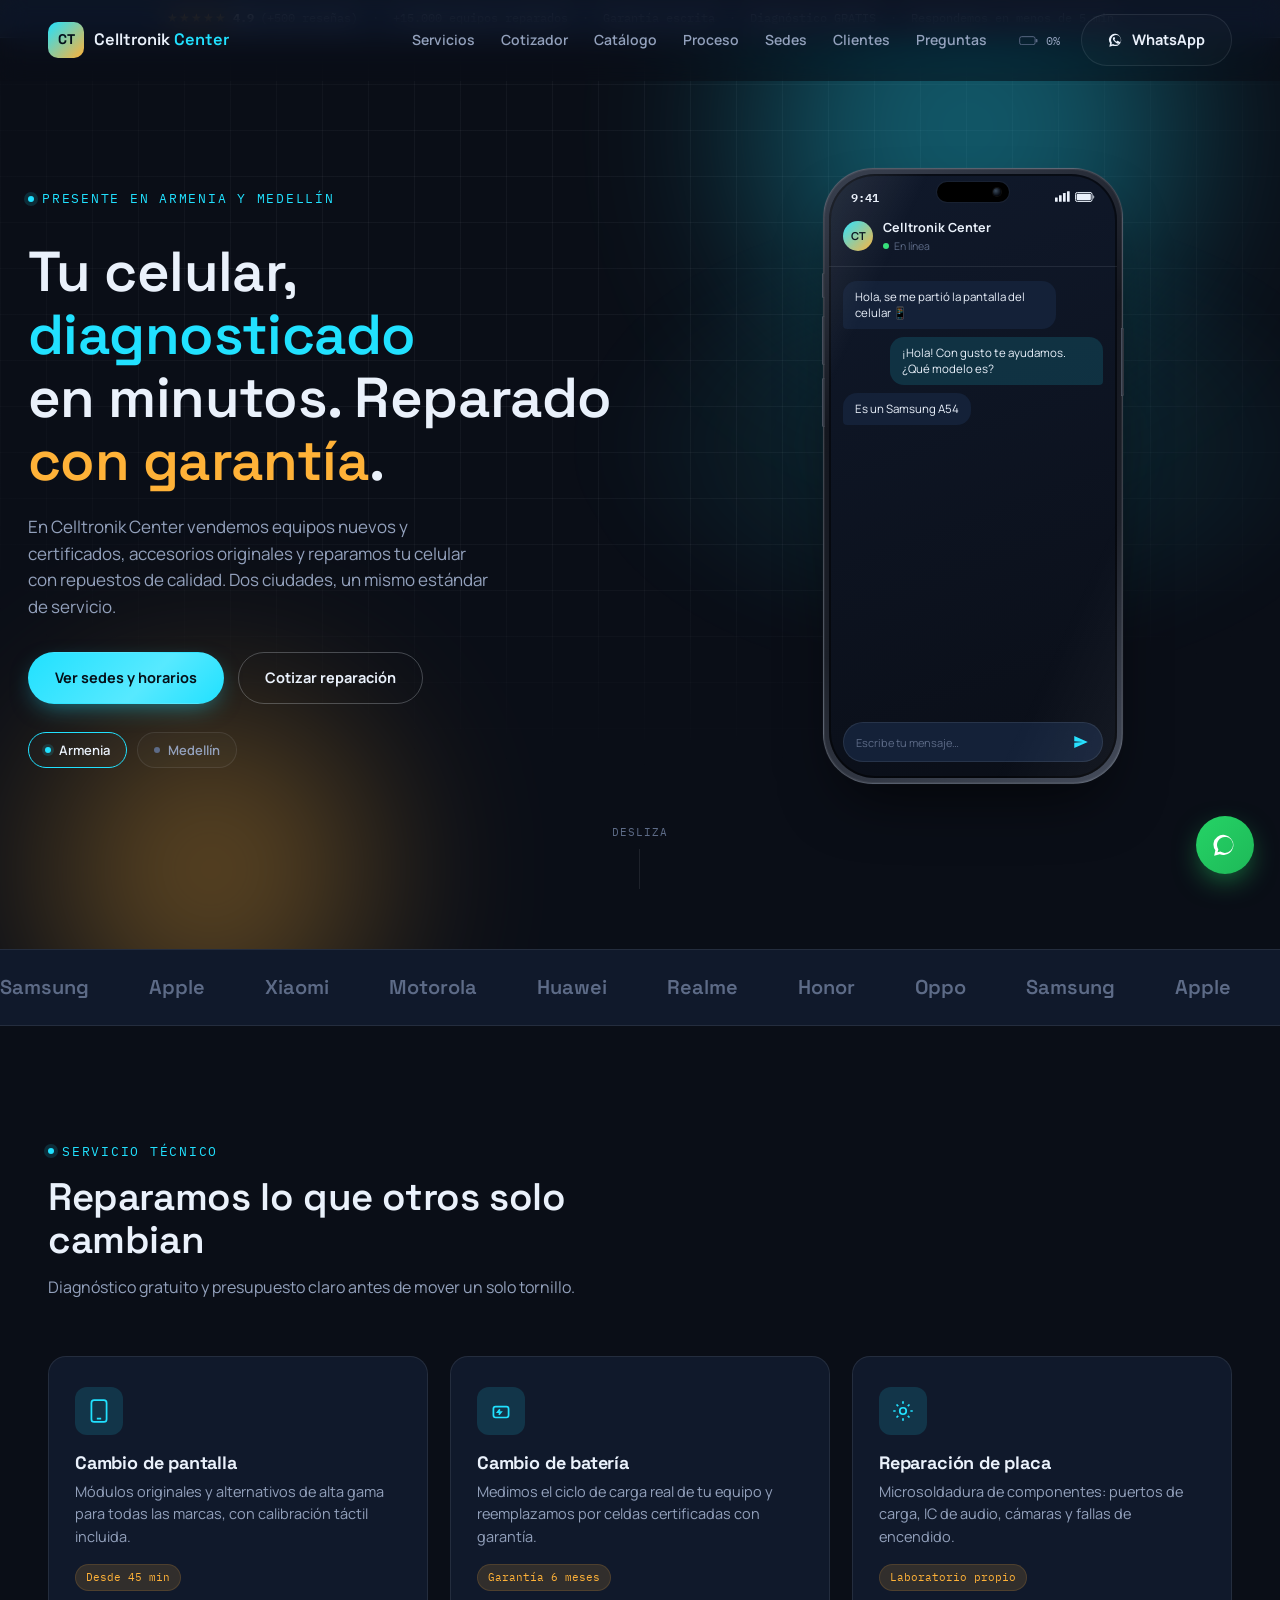
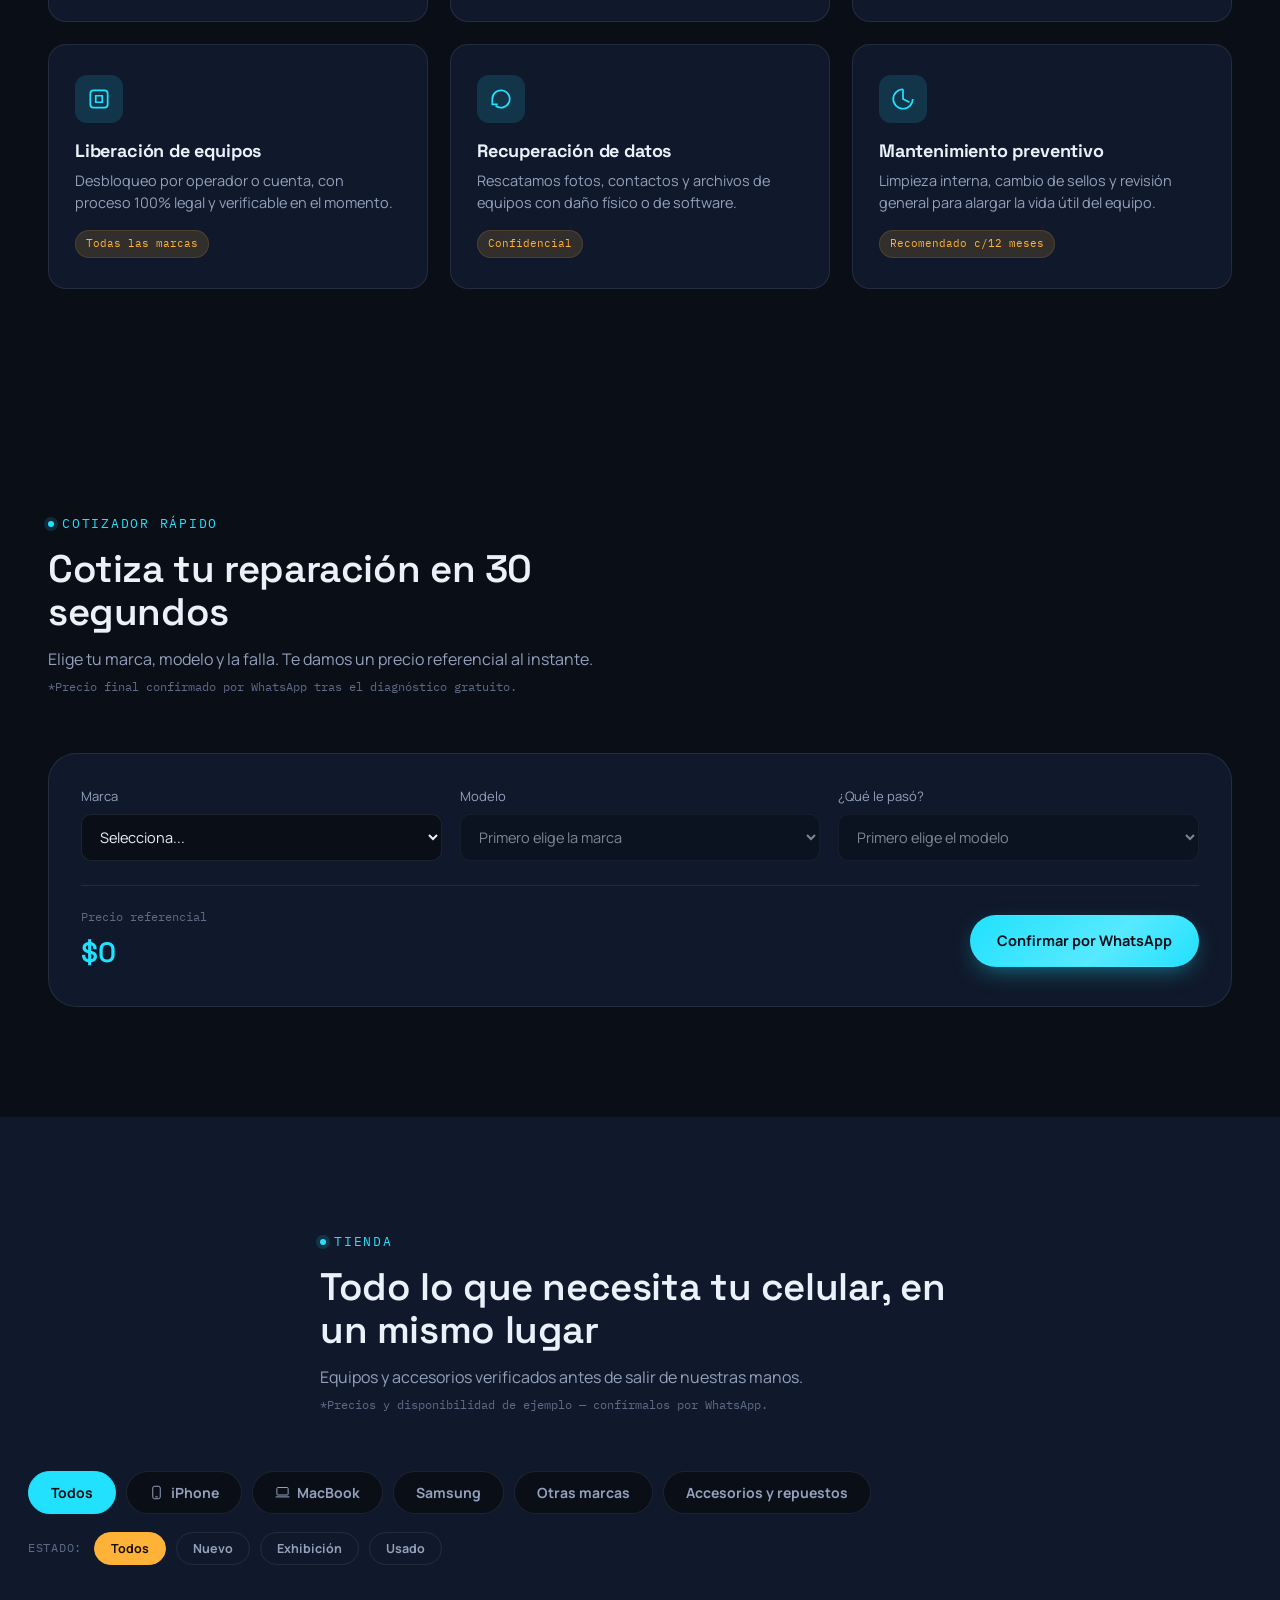
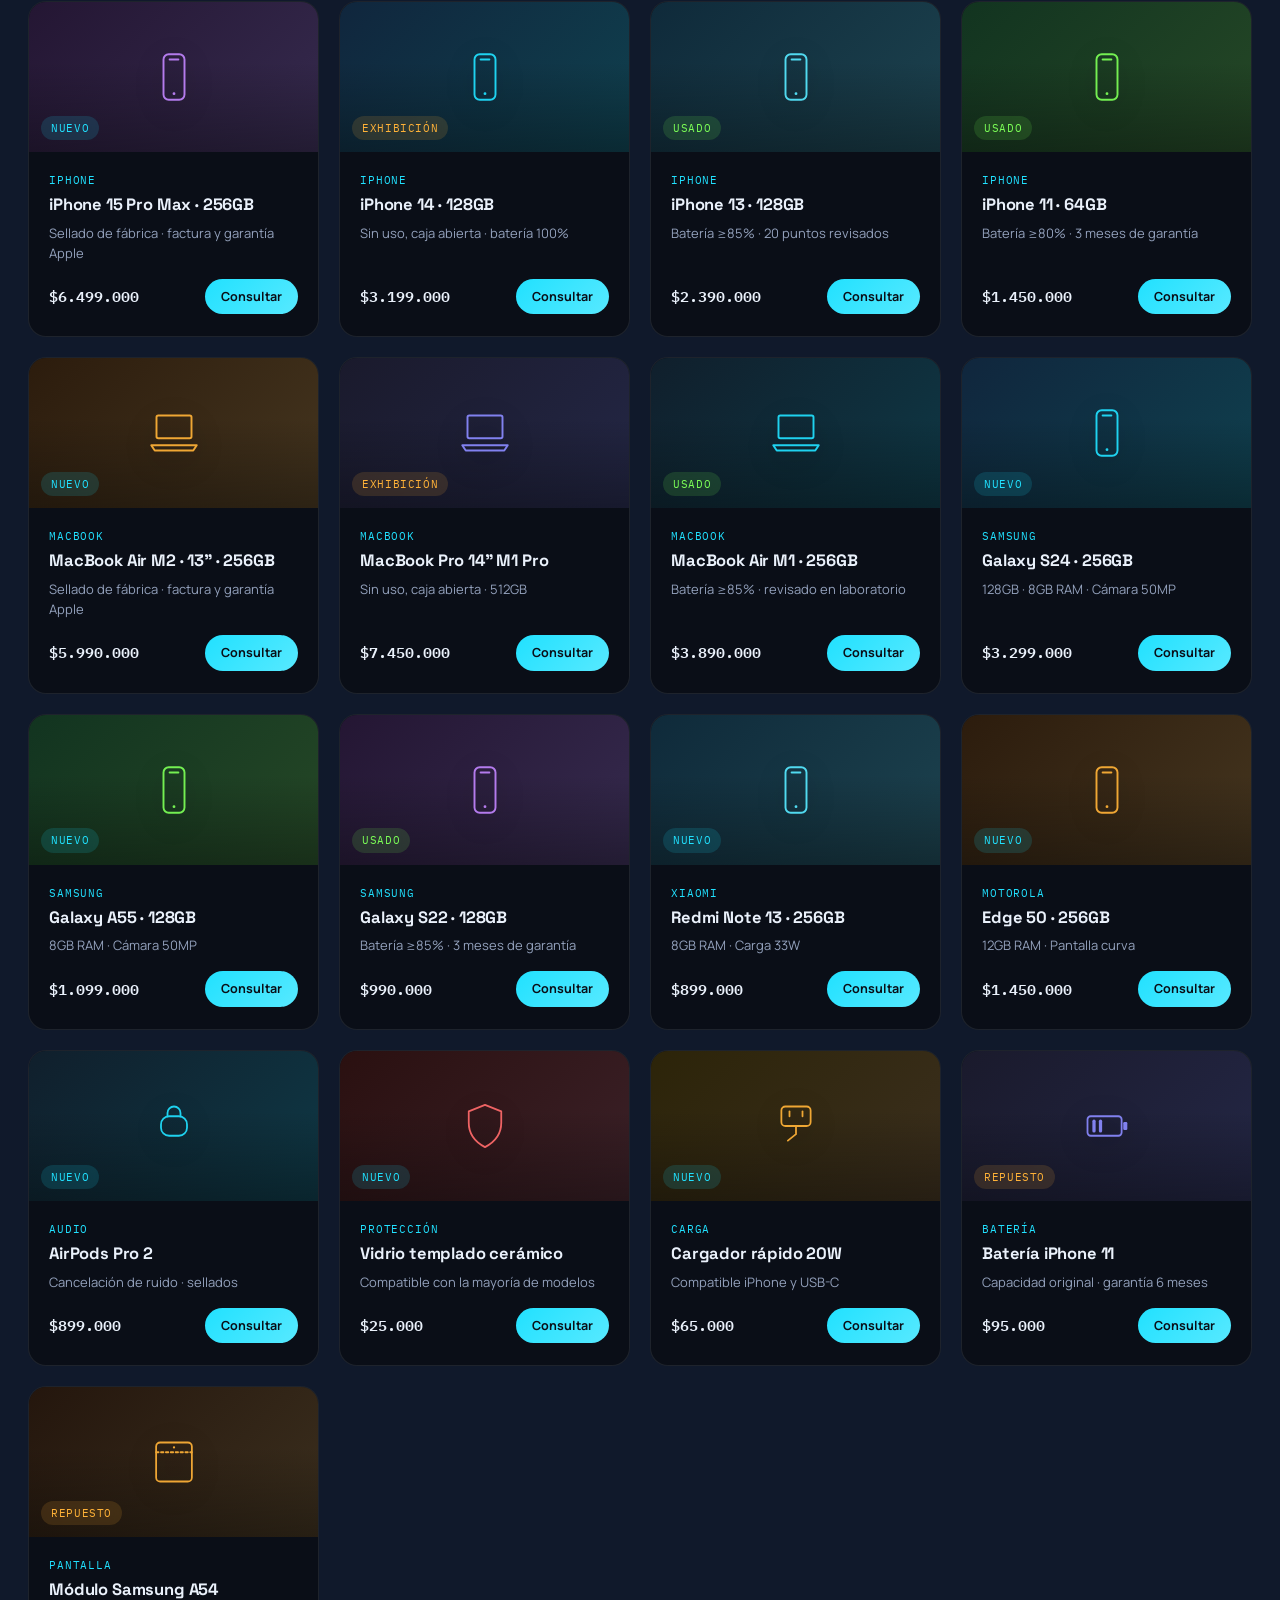
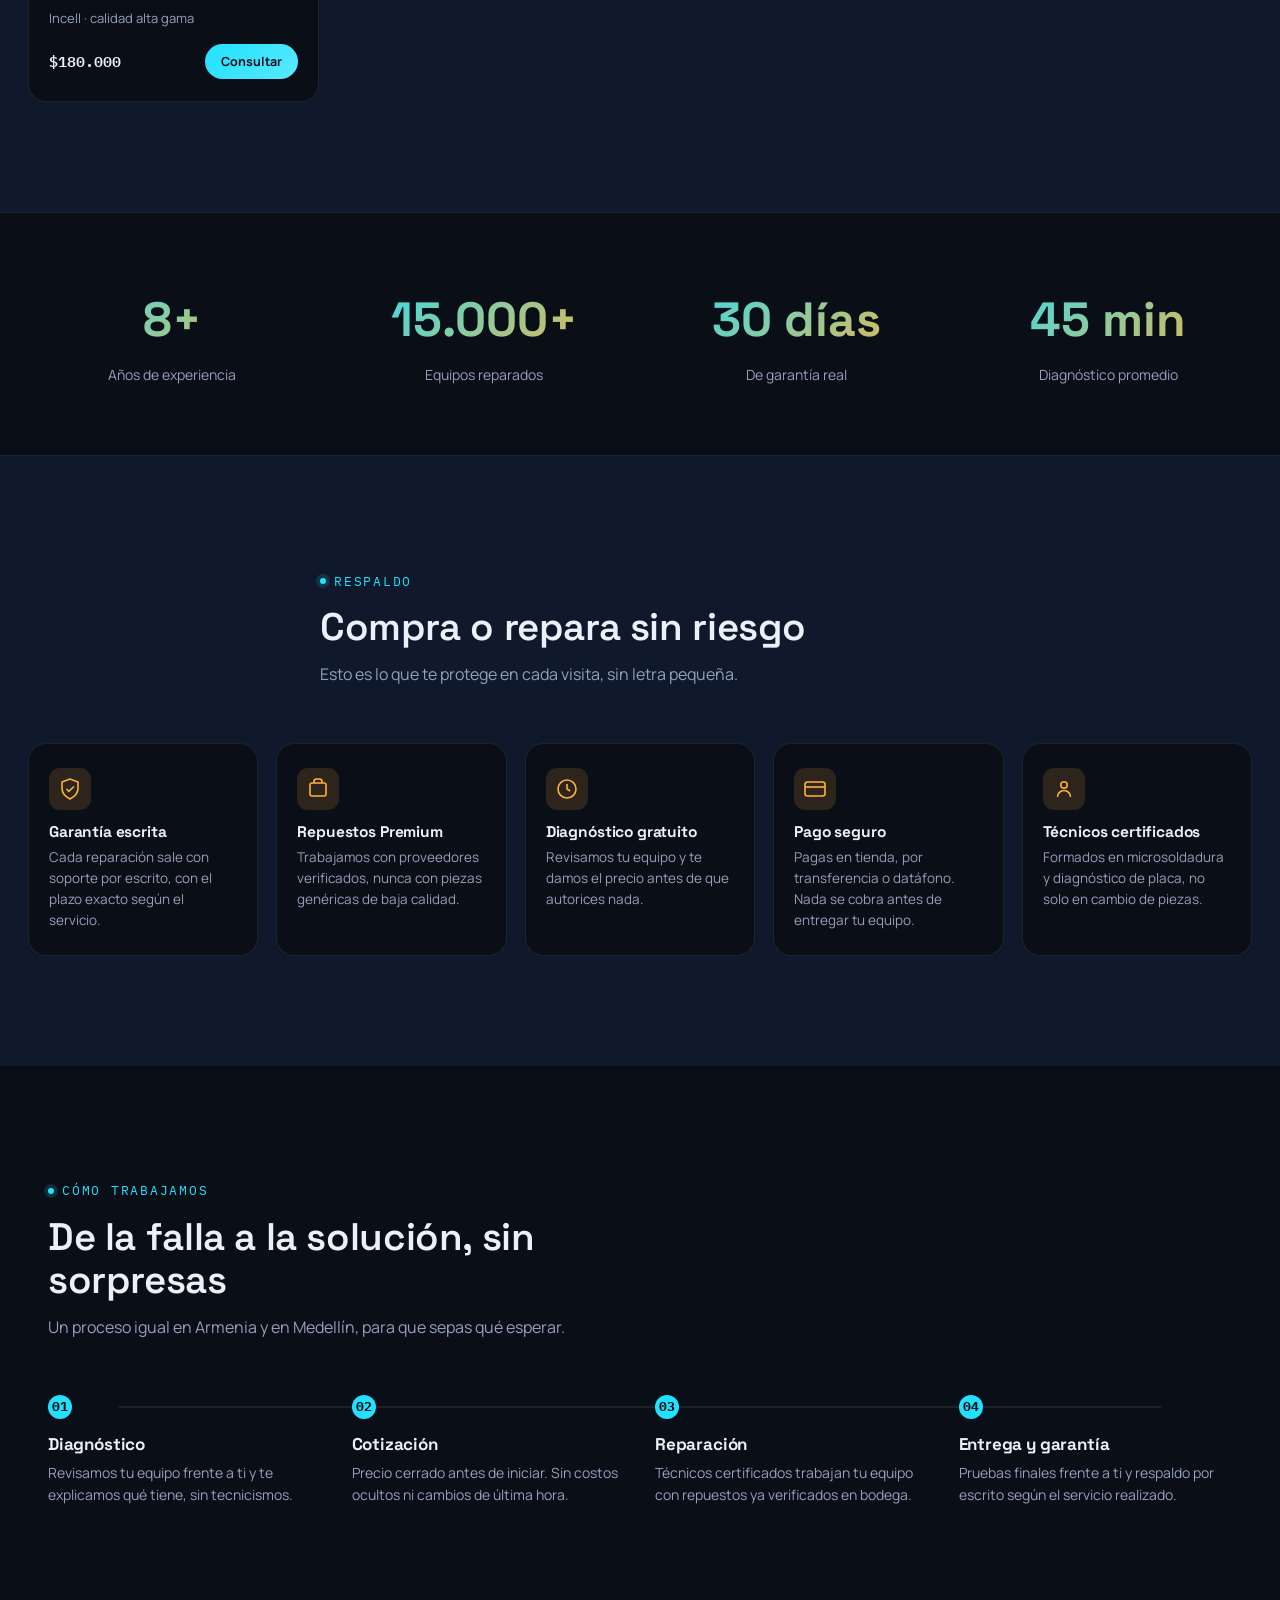
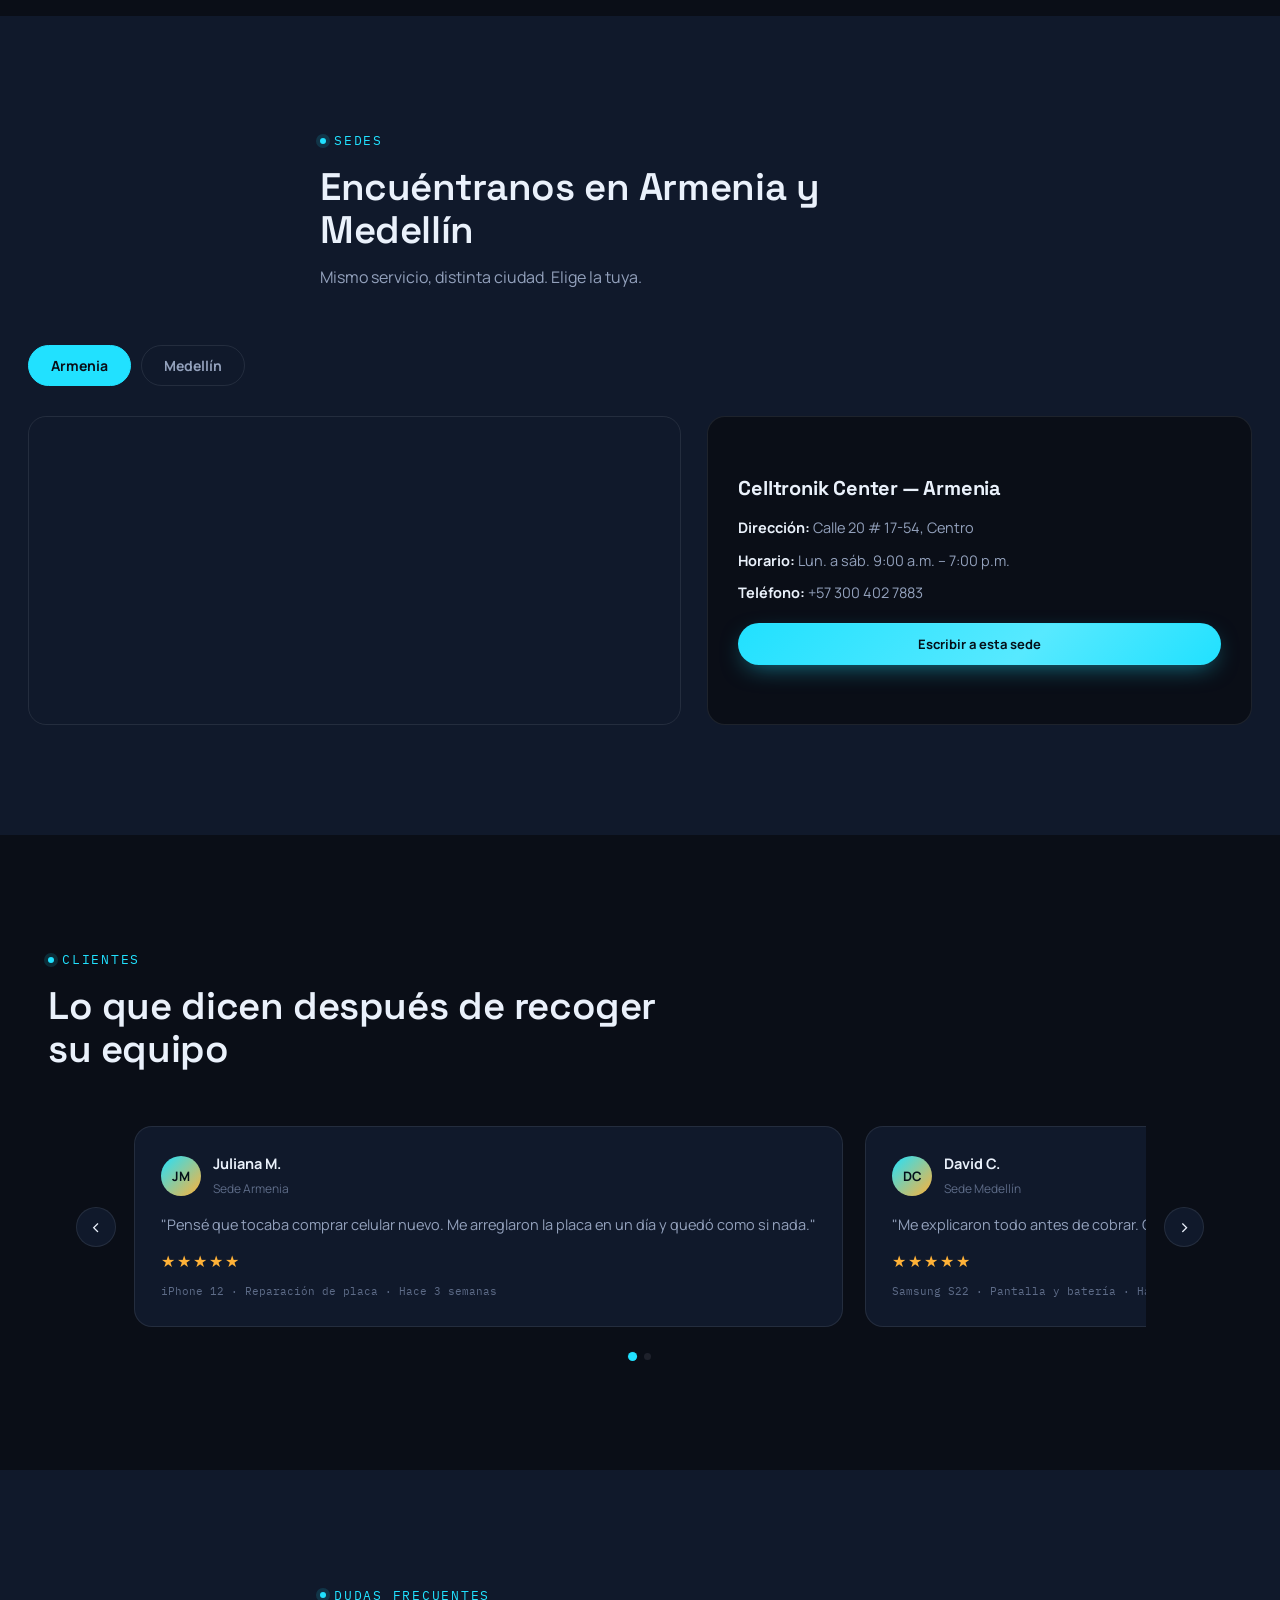
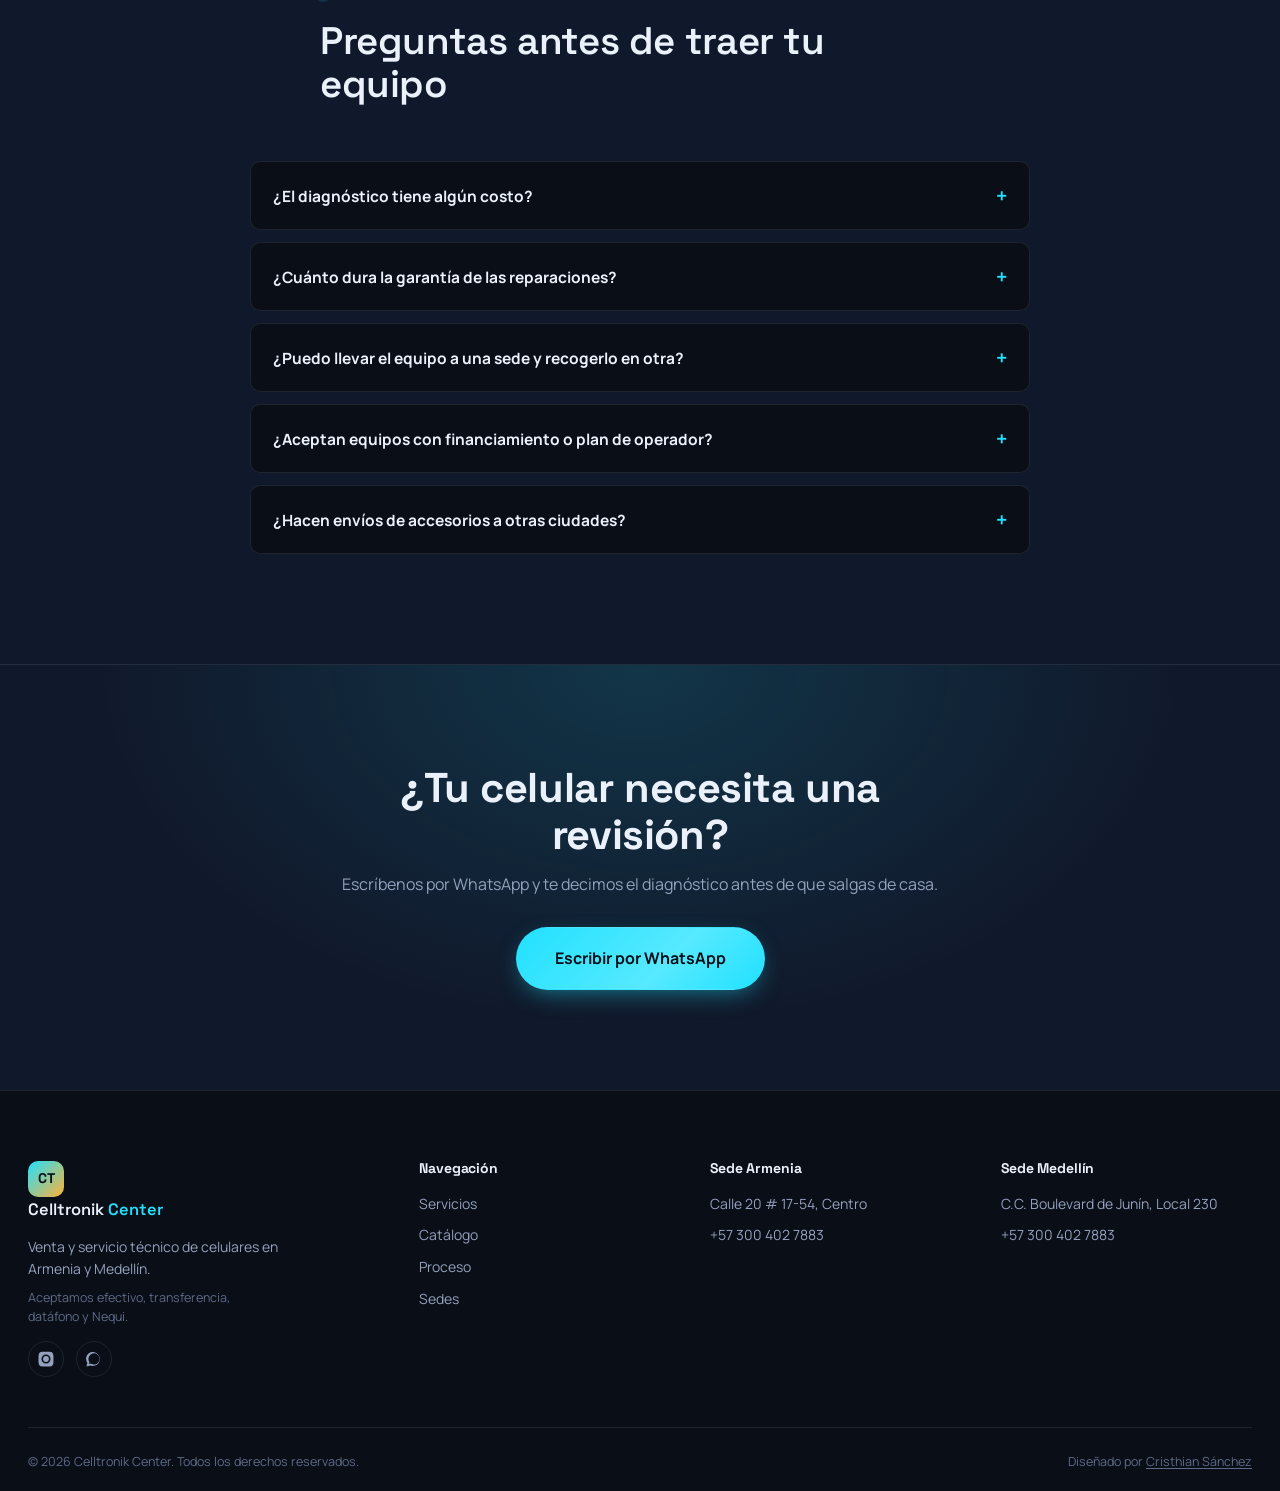
==== commit ecf8472c: "Rename index-1.html to index.html" ====
--- a/index.html
+++ b/index.html
@@ -1,990 +1,1019 @@
-<!DOCTYPE html>
-<html lang="es">
-<head>
-<meta charset="UTF-8">
-<meta name="viewport" content="width=device-width, initial-scale=1.0">
-<title>Celltronik Center | Servicio técnico y venta de celulares en Armenia y Medellín</title>
-<meta name="description" content="Celltronik Center: venta de celulares, accesorios y repuestos, y servicio técnico especializado con sedes en Armenia y Medellín.">
-<!-- Reemplazar celltronikcenter.com y og-cover.jpg por el dominio real y una foto de portada de 1200x630px antes de publicar -->
-<meta name="robots" content="index, follow">
-<link rel="canonical" href="https://www.celltronikcenter.com/">
-
-<!-- Open Graph -->
-<meta property="og:type" content="website">
-<meta property="og:site_name" content="Celltronik Center">
-<meta property="og:title" content="Celltronik Center | Servicio técnico y venta de celulares en Armenia y Medellín">
-<meta property="og:description" content="Diagnóstico gratuito, garantía escrita y repuestos premium. Venta y reparación de celulares y MacBooks con sedes en Armenia y Medellín.">
-<meta property="og:image" content="https://www.celltronikcenter.com/og-cover.jpg">
-<meta property="og:url" content="https://www.celltronikcenter.com/">
-<meta property="og:locale" content="es_CO">
-
-<!-- Twitter Card -->
-<meta name="twitter:card" content="summary_large_image">
-<meta name="twitter:title" content="Celltronik Center | Servicio técnico y venta de celulares">
-<meta name="twitter:description" content="Diagnóstico gratuito, garantía escrita y repuestos premium en Armenia y Medellín.">
-<meta name="twitter:image" content="https://www.celltronikcenter.com/og-cover.jpg">
-
-<!-- JSON-LD: datos estructurados de las dos sedes (actualizar con datos reales antes de publicar) -->
-<script type="application/ld+json">
-{
-  "@context": "https://schema.org",
-  "@graph": [
-    {
-      "@type": "ElectronicsStore",
-      "name": "Celltronik Center — Armenia",
-      "image": "https://www.celltronikcenter.com/og-cover.jpg",
-      "url": "https://www.celltronikcenter.com/#sedes",
-      "telephone": "+573004027883",
-      "priceRange": "$$",
-      "address": {
-        "@type": "PostalAddress",
-        "streetAddress": "Calle 20 # 17-54, Centro",
-        "addressLocality": "Armenia",
-        "addressRegion": "Quindío",
-        "addressCountry": "CO"
-      },
-      "openingHoursSpecification": {
-        "@type": "OpeningHoursSpecification",
-        "dayOfWeek": ["Monday","Tuesday","Wednesday","Thursday","Friday","Saturday"],
-        "opens": "09:00",
-        "closes": "19:00"
-      }
-    },
-    {
-      "@type": "ElectronicsStore",
-      "name": "Celltronik Center — Medellín",
-      "image": "https://www.celltronikcenter.com/og-cover.jpg",
-      "url": "https://www.celltronikcenter.com/#sedes",
-      "telephone": "+573004027883",
-      "priceRange": "$$",
-      "address": {
-        "@type": "PostalAddress",
-        "streetAddress": "C.C. Boulevard de Junín, Local 230",
-        "addressLocality": "Medellín",
-        "addressRegion": "Antioquia",
-        "addressCountry": "CO"
-      },
-      "openingHoursSpecification": {
-        "@type": "OpeningHoursSpecification",
-        "dayOfWeek": ["Monday","Tuesday","Wednesday","Thursday","Friday","Saturday"],
-        "opens": "09:00",
-        "closes": "19:00"
-      }
-    }
-  ]
-}
-</script>
-
-<link rel="preconnect" href="https://fonts.googleapis.com">
-<link rel="preconnect" href="https://fonts.gstatic.com" crossorigin>
-<link href="https://fonts.googleapis.com/css2?family=Space+Grotesk:wght@400;500;600;700&family=Manrope:wght@400;500;600;700;800&family=IBM+Plex+Mono:wght@400;500;600&display=swap" rel="stylesheet">
-<link rel="stylesheet" href="styles.css">
-</head>
-<body>
-
-<a href="#top" class="skip-link">Saltar al contenido principal</a>
-
-<!-- ===== BARRA DE CONFIANZA ===== -->
-<div class="trust-bar" role="note" aria-label="Indicadores de confianza">
-  <div class="trust-bar__track">
-    <span class="trust-bar__item"><span class="trust-bar__stars" aria-hidden="true">★★★★★</span> <strong data-editable>4.9</strong> <span data-editable>(+500 reseñas)</span></span>
-    <span class="trust-bar__sep" aria-hidden="true">·</span>
-    <span class="trust-bar__item">+15.000 equipos reparados</span>
-    <span class="trust-bar__sep" aria-hidden="true">·</span>
-    <span class="trust-bar__item">Garantía escrita</span>
-    <span class="trust-bar__sep" aria-hidden="true">·</span>
-    <span class="trust-bar__item">Diagnóstico GRATIS</span>
-    <span class="trust-bar__sep" aria-hidden="true">·</span>
-    <span class="trust-bar__item">Respondemos en menos de 5 min</span>
-  </div>
-</div>
-
-<!-- ===== PRELOADER ===== -->
-<div class="preloader" id="preloader" aria-hidden="true">
-  <div class="preloader__phone">
-    <div class="preloader__screen">
-      <div class="preloader__logo">CT</div>
-      <div class="preloader__bar"><span></span></div>
-      <div class="preloader__pct">0%</div>
-    </div>
-  </div>
-</div>
-
-<!-- ===== NAV ===== -->
-<header class="nav" id="nav">
-  <div class="nav__inner">
-    <a href="#top" class="nav__brand">
-      <span class="nav__brand-mark">CT</span>
-      <span class="nav__brand-text">Celltronik <em>Center</em></span>
-    </a>
-
-    <nav class="nav__links" id="navLinks">
-      <a href="#servicios">Servicios</a>
-      <a href="#cotizador">Cotizador</a>
-      <a href="#catalogo">Catálogo</a>
-      <a href="#proceso">Proceso</a>
-      <a href="#sedes">Sedes</a>
-      <a href="#testimonios">Clientes</a>
-      <a href="#faq">Preguntas</a>
-    </nav>
-
-    <div class="nav__actions">
-      <button class="battery-indicator" id="batteryIndicator" title="Progreso de lectura">
-        <svg viewBox="0 0 28 14" class="battery-indicator__shell">
-          <rect x="1" y="1" width="23" height="12" rx="3" fill="none" stroke="currentColor" stroke-width="1.4"/>
-          <rect x="25" y="4.5" width="2.5" height="5" rx="1" fill="currentColor"/>
-          <rect id="batteryFill" x="3" y="3" width="0" height="8" rx="1.5" fill="var(--cyan)"/>
-        </svg>
-        <span class="battery-indicator__pct" id="batteryPct">0%</span>
-      </button>
-
-      <a href="https://wa.me/573004027883" target="_blank" rel="noopener" class="btn btn--ghost nav__cta">
-        <svg viewBox="0 0 24 24" width="16" height="16" fill="currentColor"><path d="M17.6 6.3A8.9 8.9 0 0 0 3.1 16.9L2 22l5.2-1.4A8.9 8.9 0 0 0 12 21a9 9 0 0 0 5.6-14.7ZM12 19.3a7.4 7.4 0 0 1-3.8-1l-.3-.2-2.8.7.8-2.7-.2-.3A7.4 7.4 0 1 1 19.4 12 7.4 7.4 0 0 1 12 19.3Zm4-5.5c-.2-.1-1.3-.6-1.5-.7s-.4-.1-.5.1-.6.7-.7.9-.3.2-.5.1a6 6 0 0 1-1.8-1.1 6.7 6.7 0 0 1-1.2-1.6c-.1-.2 0-.4.1-.5l.4-.4.3-.4a.5.5 0 0 0 0-.5c-.1-.1-.5-1.3-.7-1.7s-.4-.4-.5-.4h-.5a1 1 0 0 0-.7.3 3 3 0 0 0-.9 2.2 5.2 5.2 0 0 0 1.1 2.8 12 12 0 0 0 4.6 4c.6.3 1.1.4 1.5.6a3.6 3.6 0 0 0 1.6.1 2.7 2.7 0 0 0 1.7-1.2 2.2 2.2 0 0 0 .2-1.2c-.1-.1-.3-.2-.5-.3Z"/></svg>
-        WhatsApp
-      </a>
-    </div>
-
-    <button class="nav__burger" id="navBurger" aria-label="Abrir menú" aria-expanded="false">
-      <span></span><span></span><span></span>
-    </button>
-  </div>
-</header>
-
-<main id="top">
-
-  <!-- ===== HERO ===== -->
-  <section class="hero">
-    <div class="hero__bg" aria-hidden="true">
-      <div class="hero__grid"></div>
-      <div class="hero__orb hero__orb--cyan"></div>
-      <div class="hero__orb hero__orb--amber"></div>
-    </div>
-
-    <div class="hero__inner">
-      <div class="hero__copy">
-        <p class="eyebrow reveal">
-          <span class="eyebrow__dot"></span>
-          Presente en Armenia y Medellín
-        </p>
-        <h1 class="hero__title reveal">
-          Tu celular, <span class="hero__title-accent">diagnosticado</span><br>
-          en minutos. Reparado <span class="hero__title-accent hero__title-accent--amber">con garantía</span>.
-        </h1>
-        <p class="hero__subtitle reveal">
-          En Celltronik Center vendemos equipos nuevos y certificados, accesorios originales
-          y reparamos tu celular con repuestos de calidad. Dos ciudades, un mismo estándar de servicio.
-        </p>
-
-        <div class="hero__actions reveal">
-          <a href="#sedes" class="btn btn--primary">
-            <span>Ver sedes y horarios</span>
-          </a>
-          <a href="https://wa.me/573004027883" target="_blank" rel="noopener" class="btn btn--outline">
-            Cotizar reparación
-          </a>
-        </div>
-
-        <div class="hero__cities reveal">
-          <button class="city-pill city-pill--active" data-city="armenia">
-            <span class="city-pill__dot"></span> Armenia
-          </button>
-          <button class="city-pill" data-city="medellin">
-            <span class="city-pill__dot"></span> Medellín
-          </button>
-        </div>
-      </div>
-
-      <div class="hero__device reveal">
-        <div class="phone-mock">
-          <div class="phone-mock__notch"></div>
-          <div class="phone-mock__screen">
-            <div class="chat-app">
-              <div class="chat-app__header">
-                <div class="chat-app__avatar">CT</div>
-                <div>
-                  <div class="chat-app__name">Celltronik Center</div>
-                  <div class="chat-app__status"><span class="dot-online"></span> En línea</div>
-                </div>
-              </div>
-              <div class="chat-app__body" id="chatBody">
-                <!-- messages injected by JS -->
-              </div>
-              <div class="chat-app__input">
-                <span>Escribe tu mensaje…</span>
-                <svg viewBox="0 0 24 24" width="18" height="18" fill="currentColor"><path d="M3 20l18-8L3 4l0 7 12 1-12 1z"/></svg>
-              </div>
-            </div>
-          </div>
-        </div>
-        <div class="phone-mock__glow"></div>
-      </div>
-    </div>
-
-    <div class="hero__scroll-cue reveal">
-      <span>Desliza</span>
-      <div class="hero__scroll-cue-line"><i></i></div>
-    </div>
-  </section>
-
-  <!-- ===== MARQUEE ===== -->
-  <section class="marquee" aria-label="Marcas con las que trabajamos">
-    <div class="marquee__track">
-      <span>Samsung</span><span>Apple</span><span>Xiaomi</span><span>Motorola</span><span>Huawei</span><span>Realme</span><span>Honor</span><span>Oppo</span>
-      <span>Samsung</span><span>Apple</span><span>Xiaomi</span><span>Motorola</span><span>Huawei</span><span>Realme</span><span>Honor</span><span>Oppo</span>
-    </div>
-  </section>
-
-  <!-- ===== SERVICIOS ===== -->
-  <section class="section" id="servicios">
-    <div class="section__head">
-      <p class="eyebrow reveal"><span class="eyebrow__dot"></span> Servicio técnico</p>
-      <h2 class="section__title reveal">Reparamos lo que otros solo cambian</h2>
-      <p class="section__desc reveal">Diagnóstico gratuito y presupuesto claro antes de mover un solo tornillo.</p>
-    </div>
-
-    <div class="service-grid">
-      <article class="service-card reveal">
-        <div class="service-card__icon">
-          <svg viewBox="0 0 24 24" width="26" height="26" fill="none" stroke="currentColor" stroke-width="1.6"><rect x="5" y="2" width="14" height="20" rx="2.5"/><line x1="10" y1="19" x2="14" y2="19"/></svg>
-        </div>
-        <h3>Cambio de pantalla</h3>
-        <p>Módulos originales y alternativos de alta gama para todas las marcas, con calibración táctil incluida.</p>
-        <span class="service-card__tag">Desde 45 min</span>
-      </article>
-
-      <article class="service-card reveal">
-        <div class="service-card__icon">
-          <svg viewBox="0 0 24 24" width="26" height="26" fill="none" stroke="currentColor" stroke-width="1.6"><path d="M7 8h10a2 2 0 0 1 2 2v6a2 2 0 0 1-2 2H7a2 2 0 0 1-2-2v-6a2 2 0 0 1 2-2Z"/><path d="M11 10.5 9 13h3l-2 2.5"/></svg>
-        </div>
-        <h3>Cambio de batería</h3>
-        <p>Medimos el ciclo de carga real de tu equipo y reemplazamos por celdas certificadas con garantía.</p>
-        <span class="service-card__tag">Garantía 6 meses</span>
-      </article>
-
-      <article class="service-card reveal">
-        <div class="service-card__icon">
-          <svg viewBox="0 0 24 24" width="26" height="26" fill="none" stroke="currentColor" stroke-width="1.6"><circle cx="12" cy="12" r="3"/><path d="M12 3v2.2M12 18.8V21M21 12h-2.2M5.2 12H3M18 6l-1.6 1.6M7.6 16.4 6 18M18 18l-1.6-1.6M7.6 7.6 6 6"/></svg>
-        </div>
-        <h3>Reparación de placa</h3>
-        <p>Microsoldadura de componentes: puertos de carga, IC de audio, cámaras y fallas de encendido.</p>
-        <span class="service-card__tag">Laboratorio propio</span>
-      </article>
-
-      <article class="service-card reveal">
-        <div class="service-card__icon">
-          <svg viewBox="0 0 24 24" width="26" height="26" fill="none" stroke="currentColor" stroke-width="1.6"><rect x="4" y="4" width="16" height="16" rx="3"/><path d="M9 9h6v6H9z"/></svg>
-        </div>
-        <h3>Liberación de equipos</h3>
-        <p>Desbloqueo por operador o cuenta, con proceso 100% legal y verificable en el momento.</p>
-        <span class="service-card__tag">Todas las marcas</span>
-      </article>
-
-      <article class="service-card reveal">
-        <div class="service-card__icon">
-          <svg viewBox="0 0 24 24" width="26" height="26" fill="none" stroke="currentColor" stroke-width="1.6"><path d="M4 12a8 8 0 1 1 3 6.2"/><path d="M4 12v5h5"/></svg>
-        </div>
-        <h3>Recuperación de datos</h3>
-        <p>Rescatamos fotos, contactos y archivos de equipos con daño físico o de software.</p>
-        <span class="service-card__tag">Confidencial</span>
-      </article>
-
-      <article class="service-card reveal">
-        <div class="service-card__icon">
-          <svg viewBox="0 0 24 24" width="26" height="26" fill="none" stroke="currentColor" stroke-width="1.6"><path d="M12 3a9 9 0 1 0 9 9"/><path d="M12 3v9l6 3"/></svg>
-        </div>
-        <h3>Mantenimiento preventivo</h3>
-        <p>Limpieza interna, cambio de sellos y revisión general para alargar la vida útil del equipo.</p>
-        <span class="service-card__tag">Recomendado c/12 meses</span>
-      </article>
-    </div>
-  </section>
-
-  <!-- ===== COTIZADOR RÁPIDO ===== -->
-  <section class="section" id="cotizador">
-    <div class="section__head">
-      <p class="eyebrow reveal"><span class="eyebrow__dot"></span> Cotizador rápido</p>
-      <h2 class="section__title reveal">Cotiza tu reparación en 30 segundos</h2>
-      <p class="section__desc reveal">Elige tu marca, modelo y la falla. Te damos un precio referencial al instante. <span class="section__note">*Precio final confirmado por WhatsApp tras el diagnóstico gratuito.</span></p>
-    </div>
-
-    <div class="configurator reveal">
-      <div class="configurator__fields">
-        <label class="configurator__field">
-          <span>Marca</span>
-          <select id="cfgBrand">
-            <option value="">Selecciona...</option>
-            <option value="iphone">iPhone</option>
-            <option value="samsung">Samsung</option>
-            <option value="xiaomi">Xiaomi</option>
-            <option value="motorola">Motorola</option>
-          </select>
-        </label>
-
-        <label class="configurator__field">
-          <span>Modelo</span>
-          <select id="cfgModel" disabled>
-            <option value="">Primero elige la marca</option>
-          </select>
-        </label>
-
-        <label class="configurator__field">
-          <span>¿Qué le pasó?</span>
-          <select id="cfgDamage" disabled>
-            <option value="">Primero elige el modelo</option>
-          </select>
-        </label>
-      </div>
-
-      <div class="configurator__result" id="cfgResult" hidden>
-        <div>
-          <span class="configurator__result-label">Precio referencial</span>
-          <span class="configurator__result-price" id="cfgPrice">$0</span>
-        </div>
-        <a href="#" target="_blank" rel="noopener" class="btn btn--primary" id="cfgWhatsapp">Confirmar por WhatsApp</a>
-      </div>
-    </div>
-  </section>
-
-  <!-- ===== CATALOGO ===== -->
-  <section class="section section--alt" id="catalogo">
-    <div class="section__head">
-      <p class="eyebrow reveal"><span class="eyebrow__dot"></span> Tienda</p>
-      <h2 class="section__title reveal">Todo lo que necesita tu celular, en un mismo lugar</h2>
-      <p class="section__desc reveal">Equipos y accesorios verificados antes de salir de nuestras manos. <span class="section__note">*Precios y disponibilidad de ejemplo — confírmalos por WhatsApp.</span></p>
-    </div>
-
-    <div class="catalog-brand-tabs reveal" role="tablist" aria-label="Filtrar por marca">
-      <button class="brand-tab brand-tab--active" data-brand="todos">Todos</button>
-      <button class="brand-tab" data-brand="iphone">
-        <svg viewBox="0 0 24 24" width="15" height="15" fill="none" stroke="currentColor" stroke-width="1.6"><rect x="6" y="2" width="12" height="20" rx="3"/><line x1="10" y1="19" x2="14" y2="19"/></svg>
-        iPhone
-      </button>
-      <button class="brand-tab" data-brand="mac">
-        <svg viewBox="0 0 24 24" width="15" height="15" fill="none" stroke="currentColor" stroke-width="1.6"><rect x="3" y="4" width="18" height="12" rx="1.5"/><line x1="1" y1="19" x2="23" y2="19"/></svg>
-        MacBook
-      </button>
-      <button class="brand-tab" data-brand="samsung">Samsung</button>
-      <button class="brand-tab" data-brand="otros">Otras marcas</button>
-      <button class="brand-tab" data-brand="accesorios">Accesorios y repuestos</button>
-    </div>
-
-    <div class="catalog-condition-filters reveal" role="tablist" aria-label="Filtrar por estado del equipo">
-      <span class="catalog-condition-label">Estado:</span>
-      <button class="condition-chip condition-chip--active" data-condition="todos">Todos</button>
-      <button class="condition-chip" data-condition="nuevo">Nuevo</button>
-      <button class="condition-chip" data-condition="exhibicion">Exhibición</button>
-      <button class="condition-chip" data-condition="usado">Usado</button>
-    </div>
-
-    <div class="product-grid" id="productGrid">
-
-      <article class="product-card reveal" data-brand="iphone" data-condition="nuevo">
-        <div class="product-card__media product-card__media--phone-4">
-          <span class="product-card__badge product-card__badge--new">Nuevo</span>
-        </div>
-        <div class="product-card__body">
-          <span class="product-card__cat">iPhone</span>
-          <h3>iPhone 15 Pro Max · 256GB</h3>
-          <p>Sellado de fábrica · factura y garantía Apple</p>
-          <div class="product-card__foot">
-            <span class="product-card__price">$6.499.000</span>
-            <a href="https://wa.me/573004027883?text=Hola%2C%20quiero%20consultar%20disponibilidad%20del%20iPhone%2015%20Pro%20Max" target="_blank" rel="noopener" class="product-card__cta">Consultar</a>
-          </div>
-        </div>
-      </article>
-
-      <article class="product-card reveal" data-brand="iphone" data-condition="exhibicion">
-        <div class="product-card__media product-card__media--phone-1">
-          <span class="product-card__badge product-card__badge--exh">Exhibición</span>
-        </div>
-        <div class="product-card__body">
-          <span class="product-card__cat">iPhone</span>
-          <h3>iPhone 14 · 128GB</h3>
-          <p>Sin uso, caja abierta · batería 100%</p>
-          <div class="product-card__foot">
-            <span class="product-card__price">$3.199.000</span>
-            <a href="https://wa.me/573004027883?text=Hola%2C%20quiero%20consultar%20disponibilidad%20del%20iPhone%2014%20de%20exhibici%C3%B3n" target="_blank" rel="noopener" class="product-card__cta">Consultar</a>
-          </div>
-        </div>
-      </article>
-
-      <article class="product-card reveal" data-brand="iphone" data-condition="usado">
-        <div class="product-card__media product-card__media--phone-5">
-          <span class="product-card__badge product-card__badge--used">Usado</span>
-        </div>
-        <div class="product-card__body">
-          <span class="product-card__cat">iPhone</span>
-          <h3>iPhone 13 · 128GB</h3>
-          <p>Batería ≥85% · 20 puntos revisados</p>
-          <div class="product-card__foot">
-            <span class="product-card__price">$2.390.000</span>
-            <a href="https://wa.me/573004027883?text=Hola%2C%20quiero%20consultar%20disponibilidad%20del%20iPhone%2013%20usado" target="_blank" rel="noopener" class="product-card__cta">Consultar</a>
-          </div>
-        </div>
-      </article>
-
-      <article class="product-card reveal" data-brand="iphone" data-condition="usado">
-        <div class="product-card__media product-card__media--phone-2">
-          <span class="product-card__badge product-card__badge--used">Usado</span>
-        </div>
-        <div class="product-card__body">
-          <span class="product-card__cat">iPhone</span>
-          <h3>iPhone 11 · 64GB</h3>
-          <p>Batería ≥80% · 3 meses de garantía</p>
-          <div class="product-card__foot">
-            <span class="product-card__price">$1.450.000</span>
-            <a href="https://wa.me/573004027883?text=Hola%2C%20quiero%20consultar%20disponibilidad%20del%20iPhone%2011%20usado" target="_blank" rel="noopener" class="product-card__cta">Consultar</a>
-          </div>
-        </div>
-      </article>
-
-      <article class="product-card reveal" data-brand="mac" data-condition="nuevo">
-        <div class="product-card__media product-card__media--phone-3">
-          <span class="product-card__badge product-card__badge--new">Nuevo</span>
-        </div>
-        <div class="product-card__body">
-          <span class="product-card__cat">MacBook</span>
-          <h3>MacBook Air M2 · 13" · 256GB</h3>
-          <p>Sellado de fábrica · factura y garantía Apple</p>
-          <div class="product-card__foot">
-            <span class="product-card__price">$5.990.000</span>
-            <a href="https://wa.me/573004027883?text=Hola%2C%20quiero%20consultar%20disponibilidad%20del%20MacBook%20Air%20M2" target="_blank" rel="noopener" class="product-card__cta">Consultar</a>
-          </div>
-        </div>
-      </article>
-
-      <article class="product-card reveal" data-brand="mac" data-condition="exhibicion">
-        <div class="product-card__media product-card__media--rep-1">
-          <span class="product-card__badge product-card__badge--exh">Exhibición</span>
-        </div>
-        <div class="product-card__body">
-          <span class="product-card__cat">MacBook</span>
-          <h3>MacBook Pro 14" M1 Pro</h3>
-          <p>Sin uso, caja abierta · 512GB</p>
-          <div class="product-card__foot">
-            <span class="product-card__price">$7.450.000</span>
-            <a href="https://wa.me/573004027883?text=Hola%2C%20quiero%20consultar%20disponibilidad%20del%20MacBook%20Pro%2014%20de%20exhibici%C3%B3n" target="_blank" rel="noopener" class="product-card__cta">Consultar</a>
-          </div>
-        </div>
-      </article>
-
-      <article class="product-card reveal" data-brand="mac" data-condition="usado">
-        <div class="product-card__media product-card__media--acc-3">
-          <span class="product-card__badge product-card__badge--used">Usado</span>
-        </div>
-        <div class="product-card__body">
-          <span class="product-card__cat">MacBook</span>
-          <h3>MacBook Air M1 · 256GB</h3>
-          <p>Batería ≥85% · revisado en laboratorio</p>
-          <div class="product-card__foot">
-            <span class="product-card__price">$3.890.000</span>
-            <a href="https://wa.me/573004027883?text=Hola%2C%20quiero%20consultar%20disponibilidad%20del%20MacBook%20Air%20M1%20usado" target="_blank" rel="noopener" class="product-card__cta">Consultar</a>
-          </div>
-        </div>
-      </article>
-
-      <article class="product-card reveal" data-brand="samsung" data-condition="nuevo">
-        <div class="product-card__media product-card__media--phone-1">
-          <span class="product-card__badge product-card__badge--new">Nuevo</span>
-        </div>
-        <div class="product-card__body">
-          <span class="product-card__cat">Samsung</span>
-          <h3>Galaxy S24 · 256GB</h3>
-          <p>128GB · 8GB RAM · Cámara 50MP</p>
-          <div class="product-card__foot">
-            <span class="product-card__price">$3.299.000</span>
-            <a href="https://wa.me/573004027883?text=Hola%2C%20quiero%20consultar%20disponibilidad%20del%20Galaxy%20S24" target="_blank" rel="noopener" class="product-card__cta">Consultar</a>
-          </div>
-        </div>
-      </article>
-
-      <article class="product-card reveal" data-brand="samsung" data-condition="nuevo">
-        <div class="product-card__media product-card__media--phone-2">
-          <span class="product-card__badge product-card__badge--new">Nuevo</span>
-        </div>
-        <div class="product-card__body">
-          <span class="product-card__cat">Samsung</span>
-          <h3>Galaxy A55 · 128GB</h3>
-          <p>8GB RAM · Cámara 50MP</p>
-          <div class="product-card__foot">
-            <span class="product-card__price">$1.099.000</span>
-            <a href="https://wa.me/573004027883?text=Hola%2C%20quiero%20consultar%20disponibilidad%20del%20Galaxy%20A55" target="_blank" rel="noopener" class="product-card__cta">Consultar</a>
-          </div>
-        </div>
-      </article>
-
-      <article class="product-card reveal" data-brand="samsung" data-condition="usado">
-        <div class="product-card__media product-card__media--phone-4">
-          <span class="product-card__badge product-card__badge--used">Usado</span>
-        </div>
-        <div class="product-card__body">
-          <span class="product-card__cat">Samsung</span>
-          <h3>Galaxy S22 · 128GB</h3>
-          <p>Batería ≥85% · 3 meses de garantía</p>
-          <div class="product-card__foot">
-            <span class="product-card__price">$990.000</span>
-            <a href="https://wa.me/573004027883?text=Hola%2C%20quiero%20consultar%20disponibilidad%20del%20Galaxy%20S22%20usado" target="_blank" rel="noopener" class="product-card__cta">Consultar</a>
-          </div>
-        </div>
-      </article>
-
-      <article class="product-card reveal" data-brand="otros" data-condition="nuevo">
-        <div class="product-card__media product-card__media--phone-5">
-          <span class="product-card__badge product-card__badge--new">Nuevo</span>
-        </div>
-        <div class="product-card__body">
-          <span class="product-card__cat">Xiaomi</span>
-          <h3>Redmi Note 13 · 256GB</h3>
-          <p>8GB RAM · Carga 33W</p>
-          <div class="product-card__foot">
-            <span class="product-card__price">$899.000</span>
-            <a href="https://wa.me/573004027883?text=Hola%2C%20quiero%20consultar%20disponibilidad%20del%20Xiaomi%20Redmi%20Note%2013" target="_blank" rel="noopener" class="product-card__cta">Consultar</a>
-          </div>
-        </div>
-      </article>
-
-      <article class="product-card reveal" data-brand="otros" data-condition="nuevo">
-        <div class="product-card__media product-card__media--phone-3">
-          <span class="product-card__badge product-card__badge--new">Nuevo</span>
-        </div>
-        <div class="product-card__body">
-          <span class="product-card__cat">Motorola</span>
-          <h3>Edge 50 · 256GB</h3>
-          <p>12GB RAM · Pantalla curva</p>
-          <div class="product-card__foot">
-            <span class="product-card__price">$1.450.000</span>
-            <a href="https://wa.me/573004027883?text=Hola%2C%20quiero%20consultar%20disponibilidad%20del%20Motorola%20Edge%2050" target="_blank" rel="noopener" class="product-card__cta">Consultar</a>
-          </div>
-        </div>
-      </article>
-
-      <article class="product-card reveal" data-brand="accesorios" data-condition="nuevo">
-        <div class="product-card__media product-card__media--acc-3">
-          <span class="product-card__badge product-card__badge--new">Nuevo</span>
-        </div>
-        <div class="product-card__body">
-          <span class="product-card__cat">Audio</span>
-          <h3>AirPods Pro 2</h3>
-          <p>Cancelación de ruido · sellados</p>
-          <div class="product-card__foot">
-            <span class="product-card__price">$899.000</span>
-            <a href="https://wa.me/573004027883?text=Hola%2C%20quiero%20consultar%20disponibilidad%20de%20AirPods%20Pro%202" target="_blank" rel="noopener" class="product-card__cta">Consultar</a>
-          </div>
-        </div>
-      </article>
-
-      <article class="product-card reveal" data-brand="accesorios" data-condition="nuevo">
-        <div class="product-card__media product-card__media--acc-1">
-          <span class="product-card__badge product-card__badge--new">Nuevo</span>
-        </div>
-        <div class="product-card__body">
-          <span class="product-card__cat">Protección</span>
-          <h3>Vidrio templado cerámico</h3>
-          <p>Compatible con la mayoría de modelos</p>
-          <div class="product-card__foot">
-            <span class="product-card__price">$25.000</span>
-            <a href="https://wa.me/573004027883?text=Hola%2C%20quiero%20consultar%20disponibilidad%20de%20vidrio%20templado" target="_blank" rel="noopener" class="product-card__cta">Consultar</a>
-          </div>
-        </div>
-      </article>
-
-      <article class="product-card reveal" data-brand="accesorios" data-condition="nuevo">
-        <div class="product-card__media product-card__media--acc-2">
-          <span class="product-card__badge product-card__badge--new">Nuevo</span>
-        </div>
-        <div class="product-card__body">
-          <span class="product-card__cat">Carga</span>
-          <h3>Cargador rápido 20W</h3>
-          <p>Compatible iPhone y USB-C</p>
-          <div class="product-card__foot">
-            <span class="product-card__price">$65.000</span>
-            <a href="https://wa.me/573004027883?text=Hola%2C%20quiero%20consultar%20disponibilidad%20de%20cargador%2020W" target="_blank" rel="noopener" class="product-card__cta">Consultar</a>
-          </div>
-        </div>
-      </article>
-
-      <article class="product-card reveal" data-brand="accesorios" data-condition="nuevo">
-        <div class="product-card__media product-card__media--rep-1">
-          <span class="product-card__badge product-card__badge--rep">Repuesto</span>
-        </div>
-        <div class="product-card__body">
-          <span class="product-card__cat">Batería</span>
-          <h3>Batería iPhone 11</h3>
-          <p>Capacidad original · garantía 6 meses</p>
-          <div class="product-card__foot">
-            <span class="product-card__price">$95.000</span>
-            <a href="https://wa.me/573004027883?text=Hola%2C%20quiero%20consultar%20disponibilidad%20de%20bateria%20iPhone%2011" target="_blank" rel="noopener" class="product-card__cta">Consultar</a>
-          </div>
-        </div>
-      </article>
-
-      <article class="product-card reveal" data-brand="accesorios" data-condition="nuevo">
-        <div class="product-card__media product-card__media--rep-2">
-          <span class="product-card__badge product-card__badge--rep">Repuesto</span>
-        </div>
-        <div class="product-card__body">
-          <span class="product-card__cat">Pantalla</span>
-          <h3>Módulo Samsung A54</h3>
-          <p>Incell · calidad alta gama</p>
-          <div class="product-card__foot">
-            <span class="product-card__price">$180.000</span>
-            <a href="https://wa.me/573004027883?text=Hola%2C%20quiero%20consultar%20disponibilidad%20de%20modulo%20Samsung%20A54" target="_blank" rel="noopener" class="product-card__cta">Consultar</a>
-          </div>
-        </div>
-      </article>
-
-    </div>
-
-    <p class="catalog-empty" id="catalogEmpty" hidden>No tenemos productos de esta combinación en este momento. Escríbenos y te avisamos cuando lleguen.</p>
-  </section>
-
-  <!-- ===== POR QUE ELEGIRNOS / STATS ===== -->
-  <section class="stats">
-    <div class="stats__inner">
-      <div class="stats__item reveal">
-        <span class="stats__number" data-count="8" data-suffix="+">0</span>
-        <span class="stats__label">Años de experiencia</span>
-      </div>
-      <div class="stats__item reveal">
-        <span class="stats__number" data-count="15000" data-suffix="+">0</span>
-        <span class="stats__label">Equipos reparados</span>
-      </div>
-      <div class="stats__item reveal">
-        <span class="stats__number" data-count="30" data-suffix=" días">0</span>
-        <span class="stats__label">De garantía real</span>
-      </div>
-      <div class="stats__item reveal">
-        <span class="stats__number" data-count="45" data-suffix=" min">0</span>
-        <span class="stats__label">Diagnóstico promedio</span>
-      </div>
-    </div>
-  </section>
-
-  <!-- ===== GARANTÍAS ===== -->
-  <section class="section section--alt" id="garantias">
-    <div class="section__head">
-      <p class="eyebrow reveal"><span class="eyebrow__dot"></span> Respaldo</p>
-      <h2 class="section__title reveal">Compra o repara sin riesgo</h2>
-      <p class="section__desc reveal">Esto es lo que te protege en cada visita, sin letra pequeña.</p>
-    </div>
-
-    <div class="guarantee-grid">
-      <article class="guarantee-card reveal">
-        <div class="guarantee-card__icon">
-          <svg viewBox="0 0 24 24" width="24" height="24" fill="none" stroke="currentColor" stroke-width="1.6"><path d="M12 2 4 5v6c0 5 3.4 8.7 8 11 4.6-2.3 8-6 8-11V5Z"/><path d="m8.5 12 2.3 2.3L16 9.5"/></svg>
-        </div>
-        <h3>Garantía escrita</h3>
-        <p>Cada reparación sale con soporte por escrito, con el plazo exacto según el servicio.</p>
-      </article>
-
-      <article class="guarantee-card reveal">
-        <div class="guarantee-card__icon">
-          <svg viewBox="0 0 24 24" width="24" height="24" fill="none" stroke="currentColor" stroke-width="1.6"><rect x="4" y="6" width="16" height="13" rx="2"/><path d="M8 6V4.5A2.5 2.5 0 0 1 10.5 2h3A2.5 2.5 0 0 1 16 4.5V6"/></svg>
-        </div>
-        <h3>Repuestos Premium</h3>
-        <p>Trabajamos con proveedores verificados, nunca con piezas genéricas de baja calidad.</p>
-      </article>
-
-      <article class="guarantee-card reveal">
-        <div class="guarantee-card__icon">
-          <svg viewBox="0 0 24 24" width="24" height="24" fill="none" stroke="currentColor" stroke-width="1.6"><circle cx="12" cy="12" r="9"/><path d="M12 7v5l3.2 2"/></svg>
-        </div>
-        <h3>Diagnóstico gratuito</h3>
-        <p>Revisamos tu equipo y te damos el precio antes de que autorices nada.</p>
-      </article>
-
-      <article class="guarantee-card reveal">
-        <div class="guarantee-card__icon">
-          <svg viewBox="0 0 24 24" width="24" height="24" fill="none" stroke="currentColor" stroke-width="1.6"><rect x="2" y="5" width="20" height="14" rx="2.5"/><line x1="2" y1="10" x2="22" y2="10"/></svg>
-        </div>
-        <h3>Pago seguro</h3>
-        <p>Pagas en tienda, por transferencia o datáfono. Nada se cobra antes de entregar tu equipo.</p>
-      </article>
-
-      <article class="guarantee-card reveal">
-        <div class="guarantee-card__icon">
-          <svg viewBox="0 0 24 24" width="24" height="24" fill="none" stroke="currentColor" stroke-width="1.6"><circle cx="12" cy="8" r="3.2"/><path d="M5.5 20a6.5 6.5 0 0 1 13 0"/></svg>
-        </div>
-        <h3>Técnicos certificados</h3>
-        <p>Formados en microsoldadura y diagnóstico de placa, no solo en cambio de piezas.</p>
-      </article>
-    </div>
-  </section>
-
-  <!-- ===== PROCESO ===== -->
-  <section class="section" id="proceso">
-    <div class="section__head">
-      <p class="eyebrow reveal"><span class="eyebrow__dot"></span> Cómo trabajamos</p>
-      <h2 class="section__title reveal">De la falla a la solución, sin sorpresas</h2>
-      <p class="section__desc reveal">Un proceso igual en Armenia y en Medellín, para que sepas qué esperar.</p>
-    </div>
-
-    <div class="timeline">
-      <div class="timeline__line"><span class="timeline__line-fill" id="timelineFill"></span></div>
-
-      <div class="timeline__step reveal">
-        <span class="timeline__num">01</span>
-        <h3>Diagnóstico</h3>
-        <p>Revisamos tu equipo frente a ti y te explicamos qué tiene, sin tecnicismos.</p>
-      </div>
-      <div class="timeline__step reveal">
-        <span class="timeline__num">02</span>
-        <h3>Cotización</h3>
-        <p>Precio cerrado antes de iniciar. Sin costos ocultos ni cambios de última hora.</p>
-      </div>
-      <div class="timeline__step reveal">
-        <span class="timeline__num">03</span>
-        <h3>Reparación</h3>
-        <p>Técnicos certificados trabajan tu equipo con repuestos ya verificados en bodega.</p>
-      </div>
-      <div class="timeline__step reveal">
-        <span class="timeline__num">04</span>
-        <h3>Entrega y garantía</h3>
-        <p>Pruebas finales frente a ti y respaldo por escrito según el servicio realizado.</p>
-      </div>
-    </div>
-  </section>
-
-  <!-- ===== SEDES ===== -->
-  <section class="section section--alt" id="sedes">
-    <div class="section__head">
-      <p class="eyebrow reveal"><span class="eyebrow__dot"></span> Sedes</p>
-      <h2 class="section__title reveal">Encuéntranos en Armenia y Medellín</h2>
-      <p class="section__desc reveal">Mismo servicio, distinta ciudad. Elige la tuya.</p>
-    </div>
-
-    <div class="locations">
-      <div class="locations__tabs">
-        <button class="locations__tab locations__tab--active" data-location="armenia">Armenia</button>
-        <button class="locations__tab" data-location="medellin">Medellín</button>
-      </div>
-
-      <div class="locations__panel">
-        <div class="location-card location-card--active" data-panel="armenia">
-          <div class="location-card__map">
-            <iframe title="Mapa sede Armenia" src="https://www.google.com/maps?q=Armenia,Quindio,Colombia&output=embed" loading="lazy" referrerpolicy="no-referrer-when-downgrade"></iframe>
-          </div>
-          <div class="location-card__info">
-            <h3>Celltronik Center — Armenia</h3>
-            <ul>
-              <li><strong>Dirección:</strong> <span data-editable>Calle 20 # 17-54, Centro</span></li>
-              <li><strong>Horario:</strong> Lun. a sáb. 9:00 a.m. – 7:00 p.m.</li>
-              <li><strong>Teléfono:</strong> <span data-editable>+57 300 402 7883</span></li>
-            </ul>
-            <a href="https://wa.me/573004027883" target="_blank" rel="noopener" class="btn btn--primary btn--sm">Escribir a esta sede</a>
-          </div>
-        </div>
-
-        <div class="location-card" data-panel="medellin">
-          <div class="location-card__map">
-            <iframe title="Mapa sede Medellín" src="https://www.google.com/maps?q=Medell%C3%ADn,Colombia&output=embed" loading="lazy" referrerpolicy="no-referrer-when-downgrade"></iframe>
-          </div>
-          <div class="location-card__info">
-            <h3>Celltronik Center — Medellín</h3>
-            <ul>
-              <li><strong>Dirección:</strong> <span data-editable>C.C. Boulevard de Junín, Local 230</span></li>
-              <li><strong>Horario:</strong> Lun. a sáb. 9:00 a.m. – 7:00 p.m.</li>
-              <li><strong>Teléfono:</strong> <span data-editable>+57 300 402 7883</span></li>
-            </ul>
-            <a href="https://wa.me/573004027883" target="_blank" rel="noopener" class="btn btn--primary btn--sm">Escribir a esta sede</a>
-          </div>
-        </div>
-      </div>
-    </div>
-  </section>
-
-  <!-- ===== TESTIMONIOS ===== -->
-  <section class="section" id="testimonios">
-    <div class="section__head">
-      <p class="eyebrow reveal"><span class="eyebrow__dot"></span> Clientes</p>
-      <h2 class="section__title reveal">Lo que dicen después de recoger su equipo</h2>
-    </div>
-
-    <div class="testimonials">
-      <button class="testimonials__arrow testimonials__arrow--prev" id="testPrev" aria-label="Anterior">‹</button>
-
-      <div class="testimonials__track" id="testTrack">
-        <article class="testimonial-card">
-          <div class="testimonial-card__head">
-            <div class="testimonial-card__avatar">JM</div>
-            <div>
-              <strong>Juliana M.</strong>
-              <span>Sede Armenia</span>
-            </div>
-          </div>
-          <p>"Pensé que tocaba comprar celular nuevo. Me arreglaron la placa en un día y quedó como si nada."</p>
-          <div class="testimonial-card__stars">★★★★★</div>
-          <div class="testimonial-card__meta">iPhone 12 · Reparación de placa · Hace 3 semanas</div>
-        </article>
-
-        <article class="testimonial-card">
-          <div class="testimonial-card__head">
-            <div class="testimonial-card__avatar">DC</div>
-            <div>
-              <strong>David C.</strong>
-              <span>Sede Medellín</span>
-            </div>
-          </div>
-          <p>"Me explicaron todo antes de cobrar. Cambié pantalla y batería y el precio no cambió al final."</p>
-          <div class="testimonial-card__stars">★★★★★</div>
-          <div class="testimonial-card__meta">Samsung S22 · Pantalla y batería · Hace 1 mes</div>
-        </article>
-
-        <article class="testimonial-card">
-          <div class="testimonial-card__head">
-            <div class="testimonial-card__avatar">AR</div>
-            <div>
-              <strong>Andrea R.</strong>
-              <span>Sede Armenia</span>
-            </div>
-          </div>
-          <p>"Compré un certificado y ya lleva 8 meses funcionando perfecto. La revisión sí fue en serio."</p>
-          <div class="testimonial-card__stars">★★★★★</div>
-          <div class="testimonial-card__meta">iPhone 13 · Equipo certificado · Hace 2 meses</div>
-        </article>
-
-        <article class="testimonial-card">
-          <div class="testimonial-card__head">
-            <div class="testimonial-card__avatar">SP</div>
-            <div>
-              <strong>Santiago P.</strong>
-              <span>Sede Medellín</span>
-            </div>
-          </div>
-          <p>"Se me mojó el celular y recuperaron todas las fotos de mi hija. Se los debo."</p>
-          <div class="testimonial-card__stars">★★★★★</div>
-          <div class="testimonial-card__meta">Xiaomi Redmi Note 12 · Recuperación de datos · Hace 2 semanas</div>
-        </article>
-      </div>
-
-      <button class="testimonials__arrow testimonials__arrow--next" id="testNext" aria-label="Siguiente">›</button>
-    </div>
-
-    <div class="testimonials__dots" id="testDots"></div>
-  </section>
-
-  <!-- ===== FAQ ===== -->
-  <section class="section section--alt" id="faq">
-    <div class="section__head">
-      <p class="eyebrow reveal"><span class="eyebrow__dot"></span> Dudas frecuentes</p>
-      <h2 class="section__title reveal">Preguntas antes de traer tu equipo</h2>
-    </div>
-
-    <div class="accordion">
-      <div class="accordion__item reveal">
-        <button class="accordion__trigger">
-          <span>¿El diagnóstico tiene algún costo?</span>
-          <span class="accordion__icon">+</span>
-        </button>
-        <div class="accordion__panel">
-          <p>No. El diagnóstico es gratuito en ambas sedes y no estás obligado a autorizar la reparación después de conocer el precio.</p>
-        </div>
-      </div>
-
-      <div class="accordion__item reveal">
-        <button class="accordion__trigger">
-          <span>¿Cuánto dura la garantía de las reparaciones?</span>
-          <span class="accordion__icon">+</span>
-        </button>
-        <div class="accordion__panel">
-          <p>Depende del servicio: pantallas y repuestos generales tienen 30 días, baterías 6 meses, y equipos certificados 3 meses.</p>
-        </div>
-      </div>
-
-      <div class="accordion__item reveal">
-        <button class="accordion__trigger">
-          <span>¿Puedo llevar el equipo a una sede y recogerlo en otra?</span>
-          <span class="accordion__icon">+</span>
-        </button>
-        <div class="accordion__panel">
-          <p>Sí, coordinamos el traslado internamente entre Armenia y Medellín sin costo adicional para reparaciones que lo permitan.</p>
-        </div>
-      </div>
-
-      <div class="accordion__item reveal">
-        <button class="accordion__trigger">
-          <span>¿Aceptan equipos con financiamiento o plan de operador?</span>
-          <span class="accordion__icon">+</span>
-        </button>
-        <div class="accordion__panel">
-          <p>Sí, siempre que el equipo esté a tu nombre o cuentes con la autorización correspondiente para el servicio solicitado.</p>
-        </div>
-      </div>
-
-      <div class="accordion__item reveal">
-        <button class="accordion__trigger">
-          <span>¿Hacen envíos de accesorios a otras ciudades?</span>
-          <span class="accordion__icon">+</span>
-        </button>
-        <div class="accordion__panel">
-          <p>Sí, hacemos envíos nacionales de accesorios y repuestos. Escríbenos por WhatsApp para cotizar tu pedido.</p>
-        </div>
-      </div>
-    </div>
-  </section>
-
-  <!-- ===== CTA FINAL ===== -->
-  <section class="cta-final">
-    <div class="cta-final__inner reveal">
-      <h2>¿Tu celular necesita una revisión?</h2>
-      <p>Escríbenos por WhatsApp y te decimos el diagnóstico antes de que salgas de casa.</p>
-      <a href="https://wa.me/573004027883" target="_blank" rel="noopener" class="btn btn--primary btn--lg">
-        Escribir por WhatsApp
-      </a>
-    </div>
-  </section>
-
-</main>
-
-<!-- ===== FOOTER ===== -->
-<footer class="footer">
-  <div class="footer__inner">
-    <div class="footer__brand">
-      <span class="nav__brand-mark">CT</span>
-      <span class="nav__brand-text">Celltronik <em>Center</em></span>
-      <p>Venta y servicio técnico de celulares en Armenia y Medellín.</p>
-      <p class="footer__payments">Aceptamos efectivo, transferencia, datáfono y Nequi.</p>
-      <div class="footer__social">
-        <a href="https://www.instagram.com/celltronikcenter" target="_blank" rel="noopener" aria-label="Instagram">
-          <svg viewBox="0 0 24 24" width="18" height="18" fill="currentColor"><path d="M12 2.2c3.2 0 3.6 0 4.9.07 3.3.15 4.8 1.7 5 5 .06 1.3.07 1.6.07 4.8s0 3.5-.07 4.8c-.15 3.3-1.7 4.8-5 5-1.3.06-1.6.07-4.9.07s-3.6 0-4.9-.07c-3.3-.15-4.8-1.7-5-5C2 15.5 2 15.2 2 12s0-3.5.07-4.8c.15-3.3 1.7-4.8 5-5C8.4 2.2 8.7 2.2 12 2.2Zm0 3.8a6 6 0 1 0 0 12 6 6 0 0 0 0-12Zm0 9.9a3.9 3.9 0 1 1 0-7.8 3.9 3.9 0 0 1 0 7.8Zm6.2-10.1a1.4 1.4 0 1 1-2.8 0 1.4 1.4 0 0 1 2.8 0Z"/></svg>
-        </a>
-        <a href="https://wa.me/573004027883" target="_blank" rel="noopener" aria-label="WhatsApp">
-          <svg viewBox="0 0 24 24" width="18" height="18" fill="currentColor"><path d="M17.6 6.3A8.9 8.9 0 0 0 3.1 16.9L2 22l5.2-1.4A8.9 8.9 0 0 0 12 21a9 9 0 0 0 5.6-14.7ZM12 19.3a7.4 7.4 0 0 1-3.8-1l-.3-.2-2.8.7.8-2.7-.2-.3A7.4 7.4 0 1 1 19.4 12 7.4 7.4 0 0 1 12 19.3Z"/></svg>
-        </a>
-      </div>
-    </div>
-
-    <div class="footer__col">
-      <h4>Navegación</h4>
-      <a href="#servicios">Servicios</a>
-      <a href="#catalogo">Catálogo</a>
-      <a href="#proceso">Proceso</a>
-      <a href="#sedes">Sedes</a>
-    </div>
-
-    <div class="footer__col">
-      <h4>Sede Armenia</h4>
-      <p data-editable>Calle 20 # 17-54, Centro</p>
-      <p data-editable>+57 300 402 7883</p>
-    </div>
-
-    <div class="footer__col">
-      <h4>Sede Medellín</h4>
-      <p data-editable>C.C. Boulevard de Junín, Local 230</p>
-      <p data-editable>+57 300 402 7883</p>
-    </div>
-  </div>
-
-  <div class="footer__bottom">
-    <span>© <span id="year"></span> Celltronik Center. Todos los derechos reservados.</span>
-    <span>Diseñado por <a href="https://cristhian-sanchez.github.io/Portafolio/" target="_blank" rel="noopener">Cristhian Sánchez</a></span>
-  </div>
-</footer>
-
-<a href="https://wa.me/573004027883" target="_blank" rel="noopener" class="whatsapp-float" aria-label="Escribir por WhatsApp">
-  <svg viewBox="0 0 24 24" width="26" height="26" fill="currentColor"><path d="M17.6 6.3A8.9 8.9 0 0 0 3.1 16.9L2 22l5.2-1.4A8.9 8.9 0 0 0 12 21a9 9 0 0 0 5.6-14.7ZM12 19.3a7.4 7.4 0 0 1-3.8-1l-.3-.2-2.8.7.8-2.7-.2-.3A7.4 7.4 0 1 1 19.4 12 7.4 7.4 0 0 1 12 19.3Z"/></svg>
-</a>
-
-<script src="script.js"></script>
-</body>
-</html>+<!DOCTYPE html>
+<html lang="es">
+<head>
+<meta charset="UTF-8">
+<meta name="viewport" content="width=device-width, initial-scale=1.0">
+<title>Celltronik Center | Servicio técnico y venta de celulares en Armenia y Medellín</title>
+<meta name="description" content="Celltronik Center: venta de celulares, accesorios y repuestos, y servicio técnico especializado con sedes en Armenia y Medellín.">
+<!-- Reemplazar celltronikcenter.com y og-cover.jpg por el dominio real y una foto de portada de 1200x630px antes de publicar -->
+<meta name="robots" content="index, follow">
+<link rel="canonical" href="https://www.celltronikcenter.com/">
+
+<!-- Open Graph -->
+<meta property="og:type" content="website">
+<meta property="og:site_name" content="Celltronik Center">
+<meta property="og:title" content="Celltronik Center | Servicio técnico y venta de celulares en Armenia y Medellín">
+<meta property="og:description" content="Diagnóstico gratuito, garantía escrita y repuestos premium. Venta y reparación de celulares y MacBooks con sedes en Armenia y Medellín.">
+<meta property="og:image" content="https://www.celltronikcenter.com/og-cover.jpg">
+<meta property="og:url" content="https://www.celltronikcenter.com/">
+<meta property="og:locale" content="es_CO">
+
+<!-- Twitter Card -->
+<meta name="twitter:card" content="summary_large_image">
+<meta name="twitter:title" content="Celltronik Center | Servicio técnico y venta de celulares">
+<meta name="twitter:description" content="Diagnóstico gratuito, garantía escrita y repuestos premium en Armenia y Medellín.">
+<meta name="twitter:image" content="https://www.celltronikcenter.com/og-cover.jpg">
+
+<!-- JSON-LD: datos estructurados de las dos sedes (actualizar con datos reales antes de publicar) -->
+<script type="application/ld+json">
+{
+  "@context": "https://schema.org",
+  "@graph": [
+    {
+      "@type": "ElectronicsStore",
+      "name": "Celltronik Center — Armenia",
+      "image": "https://www.celltronikcenter.com/og-cover.jpg",
+      "url": "https://www.celltronikcenter.com/#sedes",
+      "telephone": "+573004027883",
+      "priceRange": "$$",
+      "address": {
+        "@type": "PostalAddress",
+        "streetAddress": "Calle 20 # 17-54, Centro",
+        "addressLocality": "Armenia",
+        "addressRegion": "Quindío",
+        "addressCountry": "CO"
+      },
+      "openingHoursSpecification": {
+        "@type": "OpeningHoursSpecification",
+        "dayOfWeek": ["Monday","Tuesday","Wednesday","Thursday","Friday","Saturday"],
+        "opens": "09:00",
+        "closes": "19:00"
+      }
+    },
+    {
+      "@type": "ElectronicsStore",
+      "name": "Celltronik Center — Medellín",
+      "image": "https://www.celltronikcenter.com/og-cover.jpg",
+      "url": "https://www.celltronikcenter.com/#sedes",
+      "telephone": "+573004027883",
+      "priceRange": "$$",
+      "address": {
+        "@type": "PostalAddress",
+        "streetAddress": "C.C. Boulevard de Junín, Local 230",
+        "addressLocality": "Medellín",
+        "addressRegion": "Antioquia",
+        "addressCountry": "CO"
+      },
+      "openingHoursSpecification": {
+        "@type": "OpeningHoursSpecification",
+        "dayOfWeek": ["Monday","Tuesday","Wednesday","Thursday","Friday","Saturday"],
+        "opens": "09:00",
+        "closes": "19:00"
+      }
+    }
+  ]
+}
+</script>
+
+<link rel="preconnect" href="https://fonts.googleapis.com">
+<link rel="preconnect" href="https://fonts.gstatic.com" crossorigin>
+<link href="https://fonts.googleapis.com/css2?family=Space+Grotesk:wght@400;500;600;700&family=Manrope:wght@400;500;600;700;800&family=IBM+Plex+Mono:wght@400;500;600&display=swap" rel="stylesheet">
+<link rel="stylesheet" href="styles.css">
+</head>
+<body>
+
+<a href="#top" class="skip-link">Saltar al contenido principal</a>
+
+<!-- ===== BARRA DE CONFIANZA ===== -->
+<div class="trust-bar" role="note" aria-label="Indicadores de confianza">
+  <div class="trust-bar__track">
+    <span class="trust-bar__item"><span class="trust-bar__stars" aria-hidden="true">★★★★★</span> <strong data-editable>4.9</strong> <span data-editable>(+500 reseñas)</span></span>
+    <span class="trust-bar__sep" aria-hidden="true">·</span>
+    <span class="trust-bar__item">+15.000 equipos reparados</span>
+    <span class="trust-bar__sep" aria-hidden="true">·</span>
+    <span class="trust-bar__item">Garantía escrita</span>
+    <span class="trust-bar__sep" aria-hidden="true">·</span>
+    <span class="trust-bar__item">Diagnóstico GRATIS</span>
+    <span class="trust-bar__sep" aria-hidden="true">·</span>
+    <span class="trust-bar__item">Respondemos en menos de 5 min</span>
+  </div>
+</div>
+
+<!-- ===== PRELOADER ===== -->
+<div class="preloader" id="preloader" aria-hidden="true">
+  <div class="preloader__phone">
+    <div class="preloader__screen">
+      <div class="preloader__logo">CT</div>
+      <div class="preloader__bar"><span></span></div>
+      <div class="preloader__pct">0%</div>
+    </div>
+  </div>
+</div>
+
+<!-- ===== NAV ===== -->
+<header class="nav" id="nav">
+  <div class="nav__inner">
+    <a href="#top" class="nav__brand">
+      <span class="nav__brand-mark">CT</span>
+      <span class="nav__brand-text">Celltronik <em>Center</em></span>
+    </a>
+
+    <nav class="nav__links" id="navLinks">
+      <a href="#servicios">Servicios</a>
+      <a href="#cotizador">Cotizador</a>
+      <a href="#catalogo">Catálogo</a>
+      <a href="#proceso">Proceso</a>
+      <a href="#sedes">Sedes</a>
+      <a href="#testimonios">Clientes</a>
+      <a href="#faq">Preguntas</a>
+    </nav>
+
+    <div class="nav__actions">
+      <button class="battery-indicator" id="batteryIndicator" title="Progreso de lectura">
+        <svg viewBox="0 0 28 14" class="battery-indicator__shell">
+          <rect x="1" y="1" width="23" height="12" rx="3" fill="none" stroke="currentColor" stroke-width="1.4"/>
+          <rect x="25" y="4.5" width="2.5" height="5" rx="1" fill="currentColor"/>
+          <rect id="batteryFill" x="3" y="3" width="0" height="8" rx="1.5" fill="var(--cyan)"/>
+        </svg>
+        <span class="battery-indicator__pct" id="batteryPct">0%</span>
+      </button>
+
+      <a href="https://wa.me/573004027883" target="_blank" rel="noopener" class="btn btn--ghost nav__cta">
+        <svg viewBox="0 0 24 24" width="16" height="16" fill="currentColor"><path d="M17.6 6.3A8.9 8.9 0 0 0 3.1 16.9L2 22l5.2-1.4A8.9 8.9 0 0 0 12 21a9 9 0 0 0 5.6-14.7ZM12 19.3a7.4 7.4 0 0 1-3.8-1l-.3-.2-2.8.7.8-2.7-.2-.3A7.4 7.4 0 1 1 19.4 12 7.4 7.4 0 0 1 12 19.3Zm4-5.5c-.2-.1-1.3-.6-1.5-.7s-.4-.1-.5.1-.6.7-.7.9-.3.2-.5.1a6 6 0 0 1-1.8-1.1 6.7 6.7 0 0 1-1.2-1.6c-.1-.2 0-.4.1-.5l.4-.4.3-.4a.5.5 0 0 0 0-.5c-.1-.1-.5-1.3-.7-1.7s-.4-.4-.5-.4h-.5a1 1 0 0 0-.7.3 3 3 0 0 0-.9 2.2 5.2 5.2 0 0 0 1.1 2.8 12 12 0 0 0 4.6 4c.6.3 1.1.4 1.5.6a3.6 3.6 0 0 0 1.6.1 2.7 2.7 0 0 0 1.7-1.2 2.2 2.2 0 0 0 .2-1.2c-.1-.1-.3-.2-.5-.3Z"/></svg>
+        WhatsApp
+      </a>
+    </div>
+
+    <button class="nav__burger" id="navBurger" aria-label="Abrir menú" aria-expanded="false">
+      <span></span><span></span><span></span>
+    </button>
+  </div>
+</header>
+
+<main id="top">
+
+  <!-- ===== HERO ===== -->
+  <section class="hero">
+    <div class="hero__bg" aria-hidden="true">
+      <div class="hero__grid"></div>
+      <div class="hero__orb hero__orb--cyan"></div>
+      <div class="hero__orb hero__orb--amber"></div>
+    </div>
+
+    <div class="hero__inner">
+      <div class="hero__copy">
+        <p class="eyebrow reveal">
+          <span class="eyebrow__dot"></span>
+          Presente en Armenia y Medellín
+        </p>
+        <h1 class="hero__title reveal">
+          Tu celular, <span class="hero__title-accent">diagnosticado</span><br>
+          en minutos. Reparado <span class="hero__title-accent hero__title-accent--amber">con garantía</span>.
+        </h1>
+        <p class="hero__subtitle reveal">
+          En Celltronik Center vendemos equipos nuevos y certificados, accesorios originales
+          y reparamos tu celular con repuestos de calidad. Dos ciudades, un mismo estándar de servicio.
+        </p>
+
+        <div class="hero__actions reveal">
+          <a href="#sedes" class="btn btn--primary">
+            <span>Ver sedes y horarios</span>
+          </a>
+          <a href="https://wa.me/573004027883" target="_blank" rel="noopener" class="btn btn--outline">
+            Cotizar reparación
+          </a>
+        </div>
+
+        <div class="hero__cities reveal">
+          <button class="city-pill city-pill--active" data-city="armenia">
+            <span class="city-pill__dot"></span> Armenia
+          </button>
+          <button class="city-pill" data-city="medellin">
+            <span class="city-pill__dot"></span> Medellín
+          </button>
+        </div>
+      </div>
+
+      <div class="hero__device reveal">
+        <div class="phone-mock">
+          <span class="phone-mock__btn phone-mock__btn--mute"></span>
+          <span class="phone-mock__btn phone-mock__btn--vol-up"></span>
+          <span class="phone-mock__btn phone-mock__btn--vol-down"></span>
+          <span class="phone-mock__btn phone-mock__btn--power"></span>
+          <div class="phone-mock__screen">
+            <div class="phone-mock__statusbar">
+              <span class="phone-mock__time">9:41</span>
+              <div class="phone-mock__island"><span class="phone-mock__cam"></span></div>
+              <span class="phone-mock__sysicons">
+                <svg viewBox="0 0 18 12" width="16" height="11" fill="currentColor"><rect x="0" y="7" width="3" height="5" rx=".5"/><rect x="4.5" y="4.5" width="3" height="7.5" rx=".5"/><rect x="9" y="2" width="3" height="10" rx=".5"/><rect x="13.5" y="0" width="3" height="12" rx=".5"/></svg>
+                <svg viewBox="0 0 24 12" width="20" height="10" fill="none" stroke="currentColor" stroke-width="1.2"><rect x=".5" y=".5" width="20" height="11" rx="2.5"/><rect x="2" y="2" width="17" height="8" rx="1.2" fill="currentColor" stroke="none"/><path d="M22 4v4a1.5 1.5 0 0 0 1-1.4V5.4A1.5 1.5 0 0 0 22 4z" fill="currentColor" stroke="none"/></svg>
+              </span>
+            </div>
+            <div class="chat-app">
+              <div class="chat-app__header">
+                <div class="chat-app__avatar">CT</div>
+                <div>
+                  <div class="chat-app__name">Celltronik Center</div>
+                  <div class="chat-app__status"><span class="dot-online"></span> En línea</div>
+                </div>
+              </div>
+              <div class="chat-app__body" id="chatBody">
+                <!-- messages injected by JS -->
+              </div>
+              <div class="chat-app__input">
+                <span>Escribe tu mensaje…</span>
+                <svg viewBox="0 0 24 24" width="18" height="18" fill="currentColor"><path d="M3 20l18-8L3 4l0 7 12 1-12 1z"/></svg>
+              </div>
+            </div>
+            <div class="phone-mock__sheen"></div>
+          </div>
+        </div>
+        <div class="phone-mock__glow"></div>
+      </div>
+    </div>
+
+    <div class="hero__scroll-cue reveal">
+      <span>Desliza</span>
+      <div class="hero__scroll-cue-line"><i></i></div>
+    </div>
+  </section>
+
+  <!-- ===== MARQUEE ===== -->
+  <section class="marquee" aria-label="Marcas con las que trabajamos">
+    <div class="marquee__track">
+      <span>Samsung</span><span>Apple</span><span>Xiaomi</span><span>Motorola</span><span>Huawei</span><span>Realme</span><span>Honor</span><span>Oppo</span>
+      <span>Samsung</span><span>Apple</span><span>Xiaomi</span><span>Motorola</span><span>Huawei</span><span>Realme</span><span>Honor</span><span>Oppo</span>
+    </div>
+  </section>
+
+  <!-- ===== SERVICIOS ===== -->
+  <section class="section" id="servicios">
+    <div class="section__head">
+      <p class="eyebrow reveal"><span class="eyebrow__dot"></span> Servicio técnico</p>
+      <h2 class="section__title reveal">Reparamos lo que otros solo cambian</h2>
+      <p class="section__desc reveal">Diagnóstico gratuito y presupuesto claro antes de mover un solo tornillo.</p>
+    </div>
+
+    <div class="service-grid">
+      <article class="service-card reveal">
+        <div class="service-card__icon">
+          <svg viewBox="0 0 24 24" width="26" height="26" fill="none" stroke="currentColor" stroke-width="1.6"><rect x="5" y="2" width="14" height="20" rx="2.5"/><line x1="10" y1="19" x2="14" y2="19"/></svg>
+        </div>
+        <h3>Cambio de pantalla</h3>
+        <p>Módulos originales y alternativos de alta gama para todas las marcas, con calibración táctil incluida.</p>
+        <span class="service-card__tag">Desde 45 min</span>
+      </article>
+
+      <article class="service-card reveal">
+        <div class="service-card__icon">
+          <svg viewBox="0 0 24 24" width="26" height="26" fill="none" stroke="currentColor" stroke-width="1.6"><path d="M7 8h10a2 2 0 0 1 2 2v6a2 2 0 0 1-2 2H7a2 2 0 0 1-2-2v-6a2 2 0 0 1 2-2Z"/><path d="M11 10.5 9 13h3l-2 2.5"/></svg>
+        </div>
+        <h3>Cambio de batería</h3>
+        <p>Medimos el ciclo de carga real de tu equipo y reemplazamos por celdas certificadas con garantía.</p>
+        <span class="service-card__tag">Garantía 6 meses</span>
+      </article>
+
+      <article class="service-card reveal">
+        <div class="service-card__icon">
+          <svg viewBox="0 0 24 24" width="26" height="26" fill="none" stroke="currentColor" stroke-width="1.6"><circle cx="12" cy="12" r="3"/><path d="M12 3v2.2M12 18.8V21M21 12h-2.2M5.2 12H3M18 6l-1.6 1.6M7.6 16.4 6 18M18 18l-1.6-1.6M7.6 7.6 6 6"/></svg>
+        </div>
+        <h3>Reparación de placa</h3>
+        <p>Microsoldadura de componentes: puertos de carga, IC de audio, cámaras y fallas de encendido.</p>
+        <span class="service-card__tag">Laboratorio propio</span>
+      </article>
+
+      <article class="service-card reveal">
+        <div class="service-card__icon">
+          <svg viewBox="0 0 24 24" width="26" height="26" fill="none" stroke="currentColor" stroke-width="1.6"><rect x="4" y="4" width="16" height="16" rx="3"/><path d="M9 9h6v6H9z"/></svg>
+        </div>
+        <h3>Liberación de equipos</h3>
+        <p>Desbloqueo por operador o cuenta, con proceso 100% legal y verificable en el momento.</p>
+        <span class="service-card__tag">Todas las marcas</span>
+      </article>
+
+      <article class="service-card reveal">
+        <div class="service-card__icon">
+          <svg viewBox="0 0 24 24" width="26" height="26" fill="none" stroke="currentColor" stroke-width="1.6"><path d="M4 12a8 8 0 1 1 3 6.2"/><path d="M4 12v5h5"/></svg>
+        </div>
+        <h3>Recuperación de datos</h3>
+        <p>Rescatamos fotos, contactos y archivos de equipos con daño físico o de software.</p>
+        <span class="service-card__tag">Confidencial</span>
+      </article>
+
+      <article class="service-card reveal">
+        <div class="service-card__icon">
+          <svg viewBox="0 0 24 24" width="26" height="26" fill="none" stroke="currentColor" stroke-width="1.6"><path d="M12 3a9 9 0 1 0 9 9"/><path d="M12 3v9l6 3"/></svg>
+        </div>
+        <h3>Mantenimiento preventivo</h3>
+        <p>Limpieza interna, cambio de sellos y revisión general para alargar la vida útil del equipo.</p>
+        <span class="service-card__tag">Recomendado c/12 meses</span>
+      </article>
+    </div>
+  </section>
+
+  <!-- ===== COTIZADOR RÁPIDO ===== -->
+  <section class="section" id="cotizador">
+    <div class="section__head">
+      <p class="eyebrow reveal"><span class="eyebrow__dot"></span> Cotizador rápido</p>
+      <h2 class="section__title reveal">Cotiza tu reparación en 30 segundos</h2>
+      <p class="section__desc reveal">Elige tu marca, modelo y la falla. Te damos un precio referencial al instante. <span class="section__note">*Precio final confirmado por WhatsApp tras el diagnóstico gratuito.</span></p>
+    </div>
+
+    <div class="configurator reveal">
+      <div class="configurator__fields">
+        <label class="configurator__field">
+          <span>Marca</span>
+          <select id="cfgBrand">
+            <option value="">Selecciona...</option>
+            <option value="iphone">iPhone</option>
+            <option value="samsung">Samsung</option>
+            <option value="xiaomi">Xiaomi</option>
+            <option value="motorola">Motorola</option>
+          </select>
+        </label>
+
+        <label class="configurator__field">
+          <span>Modelo</span>
+          <select id="cfgModel" disabled>
+            <option value="">Primero elige la marca</option>
+          </select>
+        </label>
+
+        <label class="configurator__field">
+          <span>¿Qué le pasó?</span>
+          <select id="cfgDamage" disabled>
+            <option value="">Primero elige el modelo</option>
+          </select>
+        </label>
+      </div>
+
+      <div class="configurator__result" id="cfgResult" hidden>
+        <div>
+          <span class="configurator__result-label">Precio referencial</span>
+          <span class="configurator__result-price" id="cfgPrice">$0</span>
+        </div>
+        <a href="#" target="_blank" rel="noopener" class="btn btn--primary" id="cfgWhatsapp">Confirmar por WhatsApp</a>
+      </div>
+    </div>
+  </section>
+
+  <!-- ===== CATALOGO ===== -->
+  <section class="section section--alt" id="catalogo">
+    <div class="section__head">
+      <p class="eyebrow reveal"><span class="eyebrow__dot"></span> Tienda</p>
+      <h2 class="section__title reveal">Todo lo que necesita tu celular, en un mismo lugar</h2>
+      <p class="section__desc reveal">Equipos y accesorios verificados antes de salir de nuestras manos. <span class="section__note">*Precios y disponibilidad de ejemplo — confírmalos por WhatsApp.</span></p>
+    </div>
+
+    <div class="catalog-brand-tabs reveal" role="tablist" aria-label="Filtrar por marca">
+      <button class="brand-tab brand-tab--active" data-brand="todos">Todos</button>
+      <button class="brand-tab" data-brand="iphone">
+        <svg viewBox="0 0 24 24" width="15" height="15" fill="none" stroke="currentColor" stroke-width="1.6"><rect x="6" y="2" width="12" height="20" rx="3"/><line x1="10" y1="19" x2="14" y2="19"/></svg>
+        iPhone
+      </button>
+      <button class="brand-tab" data-brand="mac">
+        <svg viewBox="0 0 24 24" width="15" height="15" fill="none" stroke="currentColor" stroke-width="1.6"><rect x="3" y="4" width="18" height="12" rx="1.5"/><line x1="1" y1="19" x2="23" y2="19"/></svg>
+        MacBook
+      </button>
+      <button class="brand-tab" data-brand="samsung">Samsung</button>
+      <button class="brand-tab" data-brand="otros">Otras marcas</button>
+      <button class="brand-tab" data-brand="accesorios">Accesorios y repuestos</button>
+    </div>
+
+    <div class="catalog-condition-filters reveal" role="tablist" aria-label="Filtrar por estado del equipo">
+      <span class="catalog-condition-label">Estado:</span>
+      <button class="condition-chip condition-chip--active" data-condition="todos">Todos</button>
+      <button class="condition-chip" data-condition="nuevo">Nuevo</button>
+      <button class="condition-chip" data-condition="exhibicion">Exhibición</button>
+      <button class="condition-chip" data-condition="usado">Usado</button>
+    </div>
+
+    <div class="product-grid" id="productGrid">
+
+      <article class="product-card reveal" data-brand="iphone" data-condition="nuevo">
+        <div class="product-card__media product-card__media--phone-4">
+          <div class="product-card__icon"><svg viewBox="0 0 64 64" width="56" height="56" fill="none" stroke="currentColor" stroke-width="2.2" stroke-linecap="round" stroke-linejoin="round"><rect x="20" y="6" width="24" height="52" rx="6"/><line x1="27" y1="12" x2="37" y2="12"/><circle cx="32" cy="51" r="1.6" fill="currentColor" stroke="none"/></svg></div>
+          <span class="product-card__badge product-card__badge--new">Nuevo</span>
+        </div>
+        <div class="product-card__body">
+          <span class="product-card__cat">iPhone</span>
+          <h3>iPhone 15 Pro Max · 256GB</h3>
+          <p>Sellado de fábrica · factura y garantía Apple</p>
+          <div class="product-card__foot">
+            <span class="product-card__price">$6.499.000</span>
+            <a href="https://wa.me/573004027883?text=Hola%2C%20quiero%20consultar%20disponibilidad%20del%20iPhone%2015%20Pro%20Max" target="_blank" rel="noopener" class="product-card__cta">Consultar</a>
+          </div>
+        </div>
+      </article>
+
+      <article class="product-card reveal" data-brand="iphone" data-condition="exhibicion">
+        <div class="product-card__media product-card__media--phone-1">
+          <div class="product-card__icon"><svg viewBox="0 0 64 64" width="56" height="56" fill="none" stroke="currentColor" stroke-width="2.2" stroke-linecap="round" stroke-linejoin="round"><rect x="20" y="6" width="24" height="52" rx="6"/><line x1="27" y1="12" x2="37" y2="12"/><circle cx="32" cy="51" r="1.6" fill="currentColor" stroke="none"/></svg></div>
+          <span class="product-card__badge product-card__badge--exh">Exhibición</span>
+        </div>
+        <div class="product-card__body">
+          <span class="product-card__cat">iPhone</span>
+          <h3>iPhone 14 · 128GB</h3>
+          <p>Sin uso, caja abierta · batería 100%</p>
+          <div class="product-card__foot">
+            <span class="product-card__price">$3.199.000</span>
+            <a href="https://wa.me/573004027883?text=Hola%2C%20quiero%20consultar%20disponibilidad%20del%20iPhone%2014%20de%20exhibici%C3%B3n" target="_blank" rel="noopener" class="product-card__cta">Consultar</a>
+          </div>
+        </div>
+      </article>
+
+      <article class="product-card reveal" data-brand="iphone" data-condition="usado">
+        <div class="product-card__media product-card__media--phone-5">
+          <div class="product-card__icon"><svg viewBox="0 0 64 64" width="56" height="56" fill="none" stroke="currentColor" stroke-width="2.2" stroke-linecap="round" stroke-linejoin="round"><rect x="20" y="6" width="24" height="52" rx="6"/><line x1="27" y1="12" x2="37" y2="12"/><circle cx="32" cy="51" r="1.6" fill="currentColor" stroke="none"/></svg></div>
+          <span class="product-card__badge product-card__badge--used">Usado</span>
+        </div>
+        <div class="product-card__body">
+          <span class="product-card__cat">iPhone</span>
+          <h3>iPhone 13 · 128GB</h3>
+          <p>Batería ≥85% · 20 puntos revisados</p>
+          <div class="product-card__foot">
+            <span class="product-card__price">$2.390.000</span>
+            <a href="https://wa.me/573004027883?text=Hola%2C%20quiero%20consultar%20disponibilidad%20del%20iPhone%2013%20usado" target="_blank" rel="noopener" class="product-card__cta">Consultar</a>
+          </div>
+        </div>
+      </article>
+
+      <article class="product-card reveal" data-brand="iphone" data-condition="usado">
+        <div class="product-card__media product-card__media--phone-2">
+          <div class="product-card__icon"><svg viewBox="0 0 64 64" width="56" height="56" fill="none" stroke="currentColor" stroke-width="2.2" stroke-linecap="round" stroke-linejoin="round"><rect x="20" y="6" width="24" height="52" rx="6"/><line x1="27" y1="12" x2="37" y2="12"/><circle cx="32" cy="51" r="1.6" fill="currentColor" stroke="none"/></svg></div>
+          <span class="product-card__badge product-card__badge--used">Usado</span>
+        </div>
+        <div class="product-card__body">
+          <span class="product-card__cat">iPhone</span>
+          <h3>iPhone 11 · 64GB</h3>
+          <p>Batería ≥80% · 3 meses de garantía</p>
+          <div class="product-card__foot">
+            <span class="product-card__price">$1.450.000</span>
+            <a href="https://wa.me/573004027883?text=Hola%2C%20quiero%20consultar%20disponibilidad%20del%20iPhone%2011%20usado" target="_blank" rel="noopener" class="product-card__cta">Consultar</a>
+          </div>
+        </div>
+      </article>
+
+      <article class="product-card reveal" data-brand="mac" data-condition="nuevo">
+        <div class="product-card__media product-card__media--phone-3">
+          <div class="product-card__icon"><svg viewBox="0 0 64 64" width="56" height="56" fill="none" stroke="currentColor" stroke-width="2.2" stroke-linecap="round" stroke-linejoin="round"><rect x="12" y="12" width="40" height="26" rx="2"/><path d="M6 46h52l-4 6H10z"/></svg></div>
+          <span class="product-card__badge product-card__badge--new">Nuevo</span>
+        </div>
+        <div class="product-card__body">
+          <span class="product-card__cat">MacBook</span>
+          <h3>MacBook Air M2 · 13" · 256GB</h3>
+          <p>Sellado de fábrica · factura y garantía Apple</p>
+          <div class="product-card__foot">
+            <span class="product-card__price">$5.990.000</span>
+            <a href="https://wa.me/573004027883?text=Hola%2C%20quiero%20consultar%20disponibilidad%20del%20MacBook%20Air%20M2" target="_blank" rel="noopener" class="product-card__cta">Consultar</a>
+          </div>
+        </div>
+      </article>
+
+      <article class="product-card reveal" data-brand="mac" data-condition="exhibicion">
+        <div class="product-card__media product-card__media--rep-1">
+          <div class="product-card__icon"><svg viewBox="0 0 64 64" width="56" height="56" fill="none" stroke="currentColor" stroke-width="2.2" stroke-linecap="round" stroke-linejoin="round"><rect x="12" y="12" width="40" height="26" rx="2"/><path d="M6 46h52l-4 6H10z"/></svg></div>
+          <span class="product-card__badge product-card__badge--exh">Exhibición</span>
+        </div>
+        <div class="product-card__body">
+          <span class="product-card__cat">MacBook</span>
+          <h3>MacBook Pro 14" M1 Pro</h3>
+          <p>Sin uso, caja abierta · 512GB</p>
+          <div class="product-card__foot">
+            <span class="product-card__price">$7.450.000</span>
+            <a href="https://wa.me/573004027883?text=Hola%2C%20quiero%20consultar%20disponibilidad%20del%20MacBook%20Pro%2014%20de%20exhibici%C3%B3n" target="_blank" rel="noopener" class="product-card__cta">Consultar</a>
+          </div>
+        </div>
+      </article>
+
+      <article class="product-card reveal" data-brand="mac" data-condition="usado">
+        <div class="product-card__media product-card__media--acc-3">
+          <div class="product-card__icon"><svg viewBox="0 0 64 64" width="56" height="56" fill="none" stroke="currentColor" stroke-width="2.2" stroke-linecap="round" stroke-linejoin="round"><rect x="12" y="12" width="40" height="26" rx="2"/><path d="M6 46h52l-4 6H10z"/></svg></div>
+          <span class="product-card__badge product-card__badge--used">Usado</span>
+        </div>
+        <div class="product-card__body">
+          <span class="product-card__cat">MacBook</span>
+          <h3>MacBook Air M1 · 256GB</h3>
+          <p>Batería ≥85% · revisado en laboratorio</p>
+          <div class="product-card__foot">
+            <span class="product-card__price">$3.890.000</span>
+            <a href="https://wa.me/573004027883?text=Hola%2C%20quiero%20consultar%20disponibilidad%20del%20MacBook%20Air%20M1%20usado" target="_blank" rel="noopener" class="product-card__cta">Consultar</a>
+          </div>
+        </div>
+      </article>
+
+      <article class="product-card reveal" data-brand="samsung" data-condition="nuevo">
+        <div class="product-card__media product-card__media--phone-1">
+          <div class="product-card__icon"><svg viewBox="0 0 64 64" width="56" height="56" fill="none" stroke="currentColor" stroke-width="2.2" stroke-linecap="round" stroke-linejoin="round"><rect x="20" y="6" width="24" height="52" rx="6"/><line x1="27" y1="12" x2="37" y2="12"/><circle cx="32" cy="51" r="1.6" fill="currentColor" stroke="none"/></svg></div>
+          <span class="product-card__badge product-card__badge--new">Nuevo</span>
+        </div>
+        <div class="product-card__body">
+          <span class="product-card__cat">Samsung</span>
+          <h3>Galaxy S24 · 256GB</h3>
+          <p>128GB · 8GB RAM · Cámara 50MP</p>
+          <div class="product-card__foot">
+            <span class="product-card__price">$3.299.000</span>
+            <a href="https://wa.me/573004027883?text=Hola%2C%20quiero%20consultar%20disponibilidad%20del%20Galaxy%20S24" target="_blank" rel="noopener" class="product-card__cta">Consultar</a>
+          </div>
+        </div>
+      </article>
+
+      <article class="product-card reveal" data-brand="samsung" data-condition="nuevo">
+        <div class="product-card__media product-card__media--phone-2">
+          <div class="product-card__icon"><svg viewBox="0 0 64 64" width="56" height="56" fill="none" stroke="currentColor" stroke-width="2.2" stroke-linecap="round" stroke-linejoin="round"><rect x="20" y="6" width="24" height="52" rx="6"/><line x1="27" y1="12" x2="37" y2="12"/><circle cx="32" cy="51" r="1.6" fill="currentColor" stroke="none"/></svg></div>
+          <span class="product-card__badge product-card__badge--new">Nuevo</span>
+        </div>
+        <div class="product-card__body">
+          <span class="product-card__cat">Samsung</span>
+          <h3>Galaxy A55 · 128GB</h3>
+          <p>8GB RAM · Cámara 50MP</p>
+          <div class="product-card__foot">
+            <span class="product-card__price">$1.099.000</span>
+            <a href="https://wa.me/573004027883?text=Hola%2C%20quiero%20consultar%20disponibilidad%20del%20Galaxy%20A55" target="_blank" rel="noopener" class="product-card__cta">Consultar</a>
+          </div>
+        </div>
+      </article>
+
+      <article class="product-card reveal" data-brand="samsung" data-condition="usado">
+        <div class="product-card__media product-card__media--phone-4">
+          <div class="product-card__icon"><svg viewBox="0 0 64 64" width="56" height="56" fill="none" stroke="currentColor" stroke-width="2.2" stroke-linecap="round" stroke-linejoin="round"><rect x="20" y="6" width="24" height="52" rx="6"/><line x1="27" y1="12" x2="37" y2="12"/><circle cx="32" cy="51" r="1.6" fill="currentColor" stroke="none"/></svg></div>
+          <span class="product-card__badge product-card__badge--used">Usado</span>
+        </div>
+        <div class="product-card__body">
+          <span class="product-card__cat">Samsung</span>
+          <h3>Galaxy S22 · 128GB</h3>
+          <p>Batería ≥85% · 3 meses de garantía</p>
+          <div class="product-card__foot">
+            <span class="product-card__price">$990.000</span>
+            <a href="https://wa.me/573004027883?text=Hola%2C%20quiero%20consultar%20disponibilidad%20del%20Galaxy%20S22%20usado" target="_blank" rel="noopener" class="product-card__cta">Consultar</a>
+          </div>
+        </div>
+      </article>
+
+      <article class="product-card reveal" data-brand="otros" data-condition="nuevo">
+        <div class="product-card__media product-card__media--phone-5">
+          <div class="product-card__icon"><svg viewBox="0 0 64 64" width="56" height="56" fill="none" stroke="currentColor" stroke-width="2.2" stroke-linecap="round" stroke-linejoin="round"><rect x="20" y="6" width="24" height="52" rx="6"/><line x1="27" y1="12" x2="37" y2="12"/><circle cx="32" cy="51" r="1.6" fill="currentColor" stroke="none"/></svg></div>
+          <span class="product-card__badge product-card__badge--new">Nuevo</span>
+        </div>
+        <div class="product-card__body">
+          <span class="product-card__cat">Xiaomi</span>
+          <h3>Redmi Note 13 · 256GB</h3>
+          <p>8GB RAM · Carga 33W</p>
+          <div class="product-card__foot">
+            <span class="product-card__price">$899.000</span>
+            <a href="https://wa.me/573004027883?text=Hola%2C%20quiero%20consultar%20disponibilidad%20del%20Xiaomi%20Redmi%20Note%2013" target="_blank" rel="noopener" class="product-card__cta">Consultar</a>
+          </div>
+        </div>
+      </article>
+
+      <article class="product-card reveal" data-brand="otros" data-condition="nuevo">
+        <div class="product-card__media product-card__media--phone-3">
+          <div class="product-card__icon"><svg viewBox="0 0 64 64" width="56" height="56" fill="none" stroke="currentColor" stroke-width="2.2" stroke-linecap="round" stroke-linejoin="round"><rect x="20" y="6" width="24" height="52" rx="6"/><line x1="27" y1="12" x2="37" y2="12"/><circle cx="32" cy="51" r="1.6" fill="currentColor" stroke="none"/></svg></div>
+          <span class="product-card__badge product-card__badge--new">Nuevo</span>
+        </div>
+        <div class="product-card__body">
+          <span class="product-card__cat">Motorola</span>
+          <h3>Edge 50 · 256GB</h3>
+          <p>12GB RAM · Pantalla curva</p>
+          <div class="product-card__foot">
+            <span class="product-card__price">$1.450.000</span>
+            <a href="https://wa.me/573004027883?text=Hola%2C%20quiero%20consultar%20disponibilidad%20del%20Motorola%20Edge%2050" target="_blank" rel="noopener" class="product-card__cta">Consultar</a>
+          </div>
+        </div>
+      </article>
+
+      <article class="product-card reveal" data-brand="accesorios" data-condition="nuevo">
+        <div class="product-card__media product-card__media--acc-3">
+          <div class="product-card__icon"><svg viewBox="0 0 64 64" width="52" height="52" fill="none" stroke="currentColor" stroke-width="2.2" stroke-linecap="round" stroke-linejoin="round"><rect x="16" y="20" width="32" height="24" rx="10"/><path d="M24 20v-4a8 8 0 0 1 16 0v4"/></svg></div>
+          <span class="product-card__badge product-card__badge--new">Nuevo</span>
+        </div>
+        <div class="product-card__body">
+          <span class="product-card__cat">Audio</span>
+          <h3>AirPods Pro 2</h3>
+          <p>Cancelación de ruido · sellados</p>
+          <div class="product-card__foot">
+            <span class="product-card__price">$899.000</span>
+            <a href="https://wa.me/573004027883?text=Hola%2C%20quiero%20consultar%20disponibilidad%20de%20AirPods%20Pro%202" target="_blank" rel="noopener" class="product-card__cta">Consultar</a>
+          </div>
+        </div>
+      </article>
+
+      <article class="product-card reveal" data-brand="accesorios" data-condition="nuevo">
+        <div class="product-card__media product-card__media--acc-1">
+          <div class="product-card__icon"><svg viewBox="0 0 64 64" width="52" height="52" fill="none" stroke="currentColor" stroke-width="2.2" stroke-linecap="round" stroke-linejoin="round"><path d="M32 6l20 8v14c0 14-8.5 24-20 30-11.5-6-20-16-20-30V14z"/></svg></div>
+          <span class="product-card__badge product-card__badge--new">Nuevo</span>
+        </div>
+        <div class="product-card__body">
+          <span class="product-card__cat">Protección</span>
+          <h3>Vidrio templado cerámico</h3>
+          <p>Compatible con la mayoría de modelos</p>
+          <div class="product-card__foot">
+            <span class="product-card__price">$25.000</span>
+            <a href="https://wa.me/573004027883?text=Hola%2C%20quiero%20consultar%20disponibilidad%20de%20vidrio%20templado" target="_blank" rel="noopener" class="product-card__cta">Consultar</a>
+          </div>
+        </div>
+      </article>
+
+      <article class="product-card reveal" data-brand="accesorios" data-condition="nuevo">
+        <div class="product-card__media product-card__media--acc-2">
+          <div class="product-card__icon"><svg viewBox="0 0 64 64" width="52" height="52" fill="none" stroke="currentColor" stroke-width="2.2" stroke-linecap="round" stroke-linejoin="round"><rect x="14" y="8" width="36" height="24" rx="5"/><line x1="24" y1="14" x2="24" y2="20"/><line x1="40" y1="14" x2="40" y2="20"/><path d="M32 32v10l-10 8"/></svg></div>
+          <span class="product-card__badge product-card__badge--new">Nuevo</span>
+        </div>
+        <div class="product-card__body">
+          <span class="product-card__cat">Carga</span>
+          <h3>Cargador rápido 20W</h3>
+          <p>Compatible iPhone y USB-C</p>
+          <div class="product-card__foot">
+            <span class="product-card__price">$65.000</span>
+            <a href="https://wa.me/573004027883?text=Hola%2C%20quiero%20consultar%20disponibilidad%20de%20cargador%2020W" target="_blank" rel="noopener" class="product-card__cta">Consultar</a>
+          </div>
+        </div>
+      </article>
+
+      <article class="product-card reveal" data-brand="accesorios" data-condition="nuevo">
+        <div class="product-card__media product-card__media--rep-1">
+          <div class="product-card__icon"><svg viewBox="0 0 64 64" width="52" height="52" fill="none" stroke="currentColor" stroke-width="2.2" stroke-linecap="round" stroke-linejoin="round"><rect x="8" y="20" width="42" height="24" rx="4"/><rect x="52" y="27" width="5" height="10" rx="1.5" fill="currentColor" stroke="none"/><line x1="16" y1="26" x2="16" y2="38" stroke-width="4"/><line x1="24" y1="26" x2="24" y2="38" stroke-width="4"/></svg></div>
+          <span class="product-card__badge product-card__badge--rep">Repuesto</span>
+        </div>
+        <div class="product-card__body">
+          <span class="product-card__cat">Batería</span>
+          <h3>Batería iPhone 11</h3>
+          <p>Capacidad original · garantía 6 meses</p>
+          <div class="product-card__foot">
+            <span class="product-card__price">$95.000</span>
+            <a href="https://wa.me/573004027883?text=Hola%2C%20quiero%20consultar%20disponibilidad%20de%20bateria%20iPhone%2011" target="_blank" rel="noopener" class="product-card__cta">Consultar</a>
+          </div>
+        </div>
+      </article>
+
+      <article class="product-card reveal" data-brand="accesorios" data-condition="nuevo">
+        <div class="product-card__media product-card__media--rep-2">
+          <div class="product-card__icon"><svg viewBox="0 0 64 64" width="52" height="52" fill="none" stroke="currentColor" stroke-width="2.2" stroke-linecap="round" stroke-linejoin="round"><rect x="10" y="8" width="44" height="48" rx="5"/><line x1="10" y1="20" x2="54" y2="20" stroke-dasharray="3 3"/><circle cx="32" cy="14" r="1.4" fill="currentColor" stroke="none"/></svg></div>
+          <span class="product-card__badge product-card__badge--rep">Repuesto</span>
+        </div>
+        <div class="product-card__body">
+          <span class="product-card__cat">Pantalla</span>
+          <h3>Módulo Samsung A54</h3>
+          <p>Incell · calidad alta gama</p>
+          <div class="product-card__foot">
+            <span class="product-card__price">$180.000</span>
+            <a href="https://wa.me/573004027883?text=Hola%2C%20quiero%20consultar%20disponibilidad%20de%20modulo%20Samsung%20A54" target="_blank" rel="noopener" class="product-card__cta">Consultar</a>
+          </div>
+        </div>
+      </article>
+
+    </div>
+
+    <p class="catalog-empty" id="catalogEmpty" hidden>No tenemos productos de esta combinación en este momento. Escríbenos y te avisamos cuando lleguen.</p>
+  </section>
+
+  <!-- ===== POR QUE ELEGIRNOS / STATS ===== -->
+  <section class="stats">
+    <div class="stats__inner">
+      <div class="stats__item reveal">
+        <span class="stats__number" data-count="8" data-suffix="+">0</span>
+        <span class="stats__label">Años de experiencia</span>
+      </div>
+      <div class="stats__item reveal">
+        <span class="stats__number" data-count="15000" data-suffix="+">0</span>
+        <span class="stats__label">Equipos reparados</span>
+      </div>
+      <div class="stats__item reveal">
+        <span class="stats__number" data-count="30" data-suffix=" días">0</span>
+        <span class="stats__label">De garantía real</span>
+      </div>
+      <div class="stats__item reveal">
+        <span class="stats__number" data-count="45" data-suffix=" min">0</span>
+        <span class="stats__label">Diagnóstico promedio</span>
+      </div>
+    </div>
+  </section>
+
+  <!-- ===== GARANTÍAS ===== -->
+  <section class="section section--alt" id="garantias">
+    <div class="section__head">
+      <p class="eyebrow reveal"><span class="eyebrow__dot"></span> Respaldo</p>
+      <h2 class="section__title reveal">Compra o repara sin riesgo</h2>
+      <p class="section__desc reveal">Esto es lo que te protege en cada visita, sin letra pequeña.</p>
+    </div>
+
+    <div class="guarantee-grid">
+      <article class="guarantee-card reveal">
+        <div class="guarantee-card__icon">
+          <svg viewBox="0 0 24 24" width="24" height="24" fill="none" stroke="currentColor" stroke-width="1.6"><path d="M12 2 4 5v6c0 5 3.4 8.7 8 11 4.6-2.3 8-6 8-11V5Z"/><path d="m8.5 12 2.3 2.3L16 9.5"/></svg>
+        </div>
+        <h3>Garantía escrita</h3>
+        <p>Cada reparación sale con soporte por escrito, con el plazo exacto según el servicio.</p>
+      </article>
+
+      <article class="guarantee-card reveal">
+        <div class="guarantee-card__icon">
+          <svg viewBox="0 0 24 24" width="24" height="24" fill="none" stroke="currentColor" stroke-width="1.6"><rect x="4" y="6" width="16" height="13" rx="2"/><path d="M8 6V4.5A2.5 2.5 0 0 1 10.5 2h3A2.5 2.5 0 0 1 16 4.5V6"/></svg>
+        </div>
+        <h3>Repuestos Premium</h3>
+        <p>Trabajamos con proveedores verificados, nunca con piezas genéricas de baja calidad.</p>
+      </article>
+
+      <article class="guarantee-card reveal">
+        <div class="guarantee-card__icon">
+          <svg viewBox="0 0 24 24" width="24" height="24" fill="none" stroke="currentColor" stroke-width="1.6"><circle cx="12" cy="12" r="9"/><path d="M12 7v5l3.2 2"/></svg>
+        </div>
+        <h3>Diagnóstico gratuito</h3>
+        <p>Revisamos tu equipo y te damos el precio antes de que autorices nada.</p>
+      </article>
+
+      <article class="guarantee-card reveal">
+        <div class="guarantee-card__icon">
+          <svg viewBox="0 0 24 24" width="24" height="24" fill="none" stroke="currentColor" stroke-width="1.6"><rect x="2" y="5" width="20" height="14" rx="2.5"/><line x1="2" y1="10" x2="22" y2="10"/></svg>
+        </div>
+        <h3>Pago seguro</h3>
+        <p>Pagas en tienda, por transferencia o datáfono. Nada se cobra antes de entregar tu equipo.</p>
+      </article>
+
+      <article class="guarantee-card reveal">
+        <div class="guarantee-card__icon">
+          <svg viewBox="0 0 24 24" width="24" height="24" fill="none" stroke="currentColor" stroke-width="1.6"><circle cx="12" cy="8" r="3.2"/><path d="M5.5 20a6.5 6.5 0 0 1 13 0"/></svg>
+        </div>
+        <h3>Técnicos certificados</h3>
+        <p>Formados en microsoldadura y diagnóstico de placa, no solo en cambio de piezas.</p>
+      </article>
+    </div>
+  </section>
+
+  <!-- ===== PROCESO ===== -->
+  <section class="section" id="proceso">
+    <div class="section__head">
+      <p class="eyebrow reveal"><span class="eyebrow__dot"></span> Cómo trabajamos</p>
+      <h2 class="section__title reveal">De la falla a la solución, sin sorpresas</h2>
+      <p class="section__desc reveal">Un proceso igual en Armenia y en Medellín, para que sepas qué esperar.</p>
+    </div>
+
+    <div class="timeline">
+      <div class="timeline__line"><span class="timeline__line-fill" id="timelineFill"></span></div>
+
+      <div class="timeline__step reveal">
+        <span class="timeline__num">01</span>
+        <h3>Diagnóstico</h3>
+        <p>Revisamos tu equipo frente a ti y te explicamos qué tiene, sin tecnicismos.</p>
+      </div>
+      <div class="timeline__step reveal">
+        <span class="timeline__num">02</span>
+        <h3>Cotización</h3>
+        <p>Precio cerrado antes de iniciar. Sin costos ocultos ni cambios de última hora.</p>
+      </div>
+      <div class="timeline__step reveal">
+        <span class="timeline__num">03</span>
+        <h3>Reparación</h3>
+        <p>Técnicos certificados trabajan tu equipo con repuestos ya verificados en bodega.</p>
+      </div>
+      <div class="timeline__step reveal">
+        <span class="timeline__num">04</span>
+        <h3>Entrega y garantía</h3>
+        <p>Pruebas finales frente a ti y respaldo por escrito según el servicio realizado.</p>
+      </div>
+    </div>
+  </section>
+
+  <!-- ===== SEDES ===== -->
+  <section class="section section--alt" id="sedes">
+    <div class="section__head">
+      <p class="eyebrow reveal"><span class="eyebrow__dot"></span> Sedes</p>
+      <h2 class="section__title reveal">Encuéntranos en Armenia y Medellín</h2>
+      <p class="section__desc reveal">Mismo servicio, distinta ciudad. Elige la tuya.</p>
+    </div>
+
+    <div class="locations">
+      <div class="locations__tabs">
+        <button class="locations__tab locations__tab--active" data-location="armenia">Armenia</button>
+        <button class="locations__tab" data-location="medellin">Medellín</button>
+      </div>
+
+      <div class="locations__panel">
+        <div class="location-card location-card--active" data-panel="armenia">
+          <div class="location-card__map">
+            <iframe title="Mapa sede Armenia" src="https://www.google.com/maps?q=Calle+20+%23+17-54%2C+Centro%2C+Armenia%2C+Quind%C3%ADo%2C+Colombia&output=embed" loading="lazy" referrerpolicy="no-referrer-when-downgrade"></iframe>
+          </div>
+          <div class="location-card__info">
+            <h3>Celltronik Center — Armenia</h3>
+            <ul>
+              <li><strong>Dirección:</strong> <span data-editable>Calle 20 # 17-54, Centro</span></li>
+              <li><strong>Horario:</strong> Lun. a sáb. 9:00 a.m. – 7:00 p.m.</li>
+              <li><strong>Teléfono:</strong> <span data-editable>+57 300 402 7883</span></li>
+            </ul>
+            <a href="https://wa.me/573004027883" target="_blank" rel="noopener" class="btn btn--primary btn--sm">Escribir a esta sede</a>
+          </div>
+        </div>
+
+        <div class="location-card" data-panel="medellin">
+          <div class="location-card__map">
+            <iframe title="Mapa sede Medellín" src="https://www.google.com/maps?q=C.C.+Boulevard+de+Jun%C3%ADn%2C+Local+230%2C+Medell%C3%ADn%2C+Colombia&output=embed" loading="lazy" referrerpolicy="no-referrer-when-downgrade"></iframe>
+          </div>
+          <div class="location-card__info">
+            <h3>Celltronik Center — Medellín</h3>
+            <ul>
+              <li><strong>Dirección:</strong> <span data-editable>C.C. Boulevard de Junín, Local 230</span></li>
+              <li><strong>Horario:</strong> Lun. a sáb. 9:00 a.m. – 7:00 p.m.</li>
+              <li><strong>Teléfono:</strong> <span data-editable>+57 300 402 7883</span></li>
+            </ul>
+            <a href="https://wa.me/573004027883" target="_blank" rel="noopener" class="btn btn--primary btn--sm">Escribir a esta sede</a>
+          </div>
+        </div>
+      </div>
+    </div>
+  </section>
+
+  <!-- ===== TESTIMONIOS ===== -->
+  <section class="section" id="testimonios">
+    <div class="section__head">
+      <p class="eyebrow reveal"><span class="eyebrow__dot"></span> Clientes</p>
+      <h2 class="section__title reveal">Lo que dicen después de recoger su equipo</h2>
+    </div>
+
+    <div class="testimonials">
+      <button class="testimonials__arrow testimonials__arrow--prev" id="testPrev" aria-label="Anterior">‹</button>
+
+      <div class="testimonials__track" id="testTrack">
+        <article class="testimonial-card">
+          <div class="testimonial-card__head">
+            <div class="testimonial-card__avatar">JM</div>
+            <div>
+              <strong>Juliana M.</strong>
+              <span>Sede Armenia</span>
+            </div>
+          </div>
+          <p>"Pensé que tocaba comprar celular nuevo. Me arreglaron la placa en un día y quedó como si nada."</p>
+          <div class="testimonial-card__stars">★★★★★</div>
+          <div class="testimonial-card__meta">iPhone 12 · Reparación de placa · Hace 3 semanas</div>
+        </article>
+
+        <article class="testimonial-card">
+          <div class="testimonial-card__head">
+            <div class="testimonial-card__avatar">DC</div>
+            <div>
+              <strong>David C.</strong>
+              <span>Sede Medellín</span>
+            </div>
+          </div>
+          <p>"Me explicaron todo antes de cobrar. Cambié pantalla y batería y el precio no cambió al final."</p>
+          <div class="testimonial-card__stars">★★★★★</div>
+          <div class="testimonial-card__meta">Samsung S22 · Pantalla y batería · Hace 1 mes</div>
+        </article>
+
+        <article class="testimonial-card">
+          <div class="testimonial-card__head">
+            <div class="testimonial-card__avatar">AR</div>
+            <div>
+              <strong>Andrea R.</strong>
+              <span>Sede Armenia</span>
+            </div>
+          </div>
+          <p>"Compré un certificado y ya lleva 8 meses funcionando perfecto. La revisión sí fue en serio."</p>
+          <div class="testimonial-card__stars">★★★★★</div>
+          <div class="testimonial-card__meta">iPhone 13 · Equipo certificado · Hace 2 meses</div>
+        </article>
+
+        <article class="testimonial-card">
+          <div class="testimonial-card__head">
+            <div class="testimonial-card__avatar">SP</div>
+            <div>
+              <strong>Santiago P.</strong>
+              <span>Sede Medellín</span>
+            </div>
+          </div>
+          <p>"Se me mojó el celular y recuperaron todas las fotos de mi hija. Se los debo."</p>
+          <div class="testimonial-card__stars">★★★★★</div>
+          <div class="testimonial-card__meta">Xiaomi Redmi Note 12 · Recuperación de datos · Hace 2 semanas</div>
+        </article>
+      </div>
+
+      <button class="testimonials__arrow testimonials__arrow--next" id="testNext" aria-label="Siguiente">›</button>
+    </div>
+
+    <div class="testimonials__dots" id="testDots"></div>
+  </section>
+
+  <!-- ===== FAQ ===== -->
+  <section class="section section--alt" id="faq">
+    <div class="section__head">
+      <p class="eyebrow reveal"><span class="eyebrow__dot"></span> Dudas frecuentes</p>
+      <h2 class="section__title reveal">Preguntas antes de traer tu equipo</h2>
+    </div>
+
+    <div class="accordion">
+      <div class="accordion__item reveal">
+        <button class="accordion__trigger">
+          <span>¿El diagnóstico tiene algún costo?</span>
+          <span class="accordion__icon">+</span>
+        </button>
+        <div class="accordion__panel">
+          <p>No. El diagnóstico es gratuito en ambas sedes y no estás obligado a autorizar la reparación después de conocer el precio.</p>
+        </div>
+      </div>
+
+      <div class="accordion__item reveal">
+        <button class="accordion__trigger">
+          <span>¿Cuánto dura la garantía de las reparaciones?</span>
+          <span class="accordion__icon">+</span>
+        </button>
+        <div class="accordion__panel">
+          <p>Depende del servicio: pantallas y repuestos generales tienen 30 días, baterías 6 meses, y equipos certificados 3 meses.</p>
+        </div>
+      </div>
+
+      <div class="accordion__item reveal">
+        <button class="accordion__trigger">
+          <span>¿Puedo llevar el equipo a una sede y recogerlo en otra?</span>
+          <span class="accordion__icon">+</span>
+        </button>
+        <div class="accordion__panel">
+          <p>Sí, coordinamos el traslado internamente entre Armenia y Medellín sin costo adicional para reparaciones que lo permitan.</p>
+        </div>
+      </div>
+
+      <div class="accordion__item reveal">
+        <button class="accordion__trigger">
+          <span>¿Aceptan equipos con financiamiento o plan de operador?</span>
+          <span class="accordion__icon">+</span>
+        </button>
+        <div class="accordion__panel">
+          <p>Sí, siempre que el equipo esté a tu nombre o cuentes con la autorización correspondiente para el servicio solicitado.</p>
+        </div>
+      </div>
+
+      <div class="accordion__item reveal">
+        <button class="accordion__trigger">
+          <span>¿Hacen envíos de accesorios a otras ciudades?</span>
+          <span class="accordion__icon">+</span>
+        </button>
+        <div class="accordion__panel">
+          <p>Sí, hacemos envíos nacionales de accesorios y repuestos. Escríbenos por WhatsApp para cotizar tu pedido.</p>
+        </div>
+      </div>
+    </div>
+  </section>
+
+  <!-- ===== CTA FINAL ===== -->
+  <section class="cta-final">
+    <div class="cta-final__inner reveal">
+      <h2>¿Tu celular necesita una revisión?</h2>
+      <p>Escríbenos por WhatsApp y te decimos el diagnóstico antes de que salgas de casa.</p>
+      <a href="https://wa.me/573004027883" target="_blank" rel="noopener" class="btn btn--primary btn--lg">
+        Escribir por WhatsApp
+      </a>
+    </div>
+  </section>
+
+</main>
+
+<!-- ===== FOOTER ===== -->
+<footer class="footer">
+  <div class="footer__inner">
+    <div class="footer__brand">
+      <span class="nav__brand-mark">CT</span>
+      <span class="nav__brand-text">Celltronik <em>Center</em></span>
+      <p>Venta y servicio técnico de celulares en Armenia y Medellín.</p>
+      <p class="footer__payments">Aceptamos efectivo, transferencia, datáfono y Nequi.</p>
+      <div class="footer__social">
+        <a href="https://www.instagram.com/celltronikcenter" target="_blank" rel="noopener" aria-label="Instagram">
+          <svg viewBox="0 0 24 24" width="18" height="18" fill="currentColor"><path d="M12 2.2c3.2 0 3.6 0 4.9.07 3.3.15 4.8 1.7 5 5 .06 1.3.07 1.6.07 4.8s0 3.5-.07 4.8c-.15 3.3-1.7 4.8-5 5-1.3.06-1.6.07-4.9.07s-3.6 0-4.9-.07c-3.3-.15-4.8-1.7-5-5C2 15.5 2 15.2 2 12s0-3.5.07-4.8c.15-3.3 1.7-4.8 5-5C8.4 2.2 8.7 2.2 12 2.2Zm0 3.8a6 6 0 1 0 0 12 6 6 0 0 0 0-12Zm0 9.9a3.9 3.9 0 1 1 0-7.8 3.9 3.9 0 0 1 0 7.8Zm6.2-10.1a1.4 1.4 0 1 1-2.8 0 1.4 1.4 0 0 1 2.8 0Z"/></svg>
+        </a>
+        <a href="https://wa.me/573004027883" target="_blank" rel="noopener" aria-label="WhatsApp">
+          <svg viewBox="0 0 24 24" width="18" height="18" fill="currentColor"><path d="M17.6 6.3A8.9 8.9 0 0 0 3.1 16.9L2 22l5.2-1.4A8.9 8.9 0 0 0 12 21a9 9 0 0 0 5.6-14.7ZM12 19.3a7.4 7.4 0 0 1-3.8-1l-.3-.2-2.8.7.8-2.7-.2-.3A7.4 7.4 0 1 1 19.4 12 7.4 7.4 0 0 1 12 19.3Z"/></svg>
+        </a>
+      </div>
+    </div>
+
+    <div class="footer__col">
+      <h4>Navegación</h4>
+      <a href="#servicios">Servicios</a>
+      <a href="#catalogo">Catálogo</a>
+      <a href="#proceso">Proceso</a>
+      <a href="#sedes">Sedes</a>
+    </div>
+
+    <div class="footer__col">
+      <h4>Sede Armenia</h4>
+      <p data-editable>Calle 20 # 17-54, Centro</p>
+      <p data-editable>+57 300 402 7883</p>
+    </div>
+
+    <div class="footer__col">
+      <h4>Sede Medellín</h4>
+      <p data-editable>C.C. Boulevard de Junín, Local 230</p>
+      <p data-editable>+57 300 402 7883</p>
+    </div>
+  </div>
+
+  <div class="footer__bottom">
+    <span>© <span id="year"></span> Celltronik Center. Todos los derechos reservados.</span>
+    <span>Diseñado por <a href="https://cristhian-sanchez.github.io/Portafolio/" target="_blank" rel="noopener">Cristhian Sánchez</a></span>
+  </div>
+</footer>
+
+<a href="https://wa.me/573004027883" target="_blank" rel="noopener" class="whatsapp-float" aria-label="Escribir por WhatsApp">
+  <svg viewBox="0 0 24 24" width="26" height="26" fill="currentColor"><path d="M17.6 6.3A8.9 8.9 0 0 0 3.1 16.9L2 22l5.2-1.4A8.9 8.9 0 0 0 12 21a9 9 0 0 0 5.6-14.7ZM12 19.3a7.4 7.4 0 0 1-3.8-1l-.3-.2-2.8.7.8-2.7-.2-.3A7.4 7.4 0 1 1 19.4 12 7.4 7.4 0 0 1 12 19.3Z"/></svg>
+</a>
+
+<script src="script.js"></script>
+</body>
+</html>
--- a/styles.css
+++ b/styles.css
@@ -307,34 +307,69 @@
   position: relative; z-index: 1;
   width: min(300px, 78vw);
   aspect-ratio: 9/18.5;
-  background: #05080f;
-  border-radius: 46px;
-  border: 3px solid rgba(234,241,251,.14);
-  padding: 12px;
-  box-shadow: 0 30px 60px -20px rgba(0,0,0,.6), 0 0 0 1px rgba(255,255,255,.02);
+  background: linear-gradient(155deg, #3a4150, #14171f 35%, #1c2029 65%, #454c5b);
+  border-radius: 50px;
+  border: 1px solid rgba(234,241,251,.18);
+  padding: 5px;
+  box-shadow:
+    0 30px 60px -20px rgba(0,0,0,.65),
+    0 0 0 1px rgba(255,255,255,.02),
+    inset 0 0 0 1px rgba(255,255,255,.06);
   animation: phone-drift 7s ease-in-out infinite;
 }
 @keyframes phone-drift{ 0%,100%{ transform: translateY(0) rotate(-1deg); } 50%{ transform: translateY(-14px) rotate(1deg); } }
 
-.phone-mock__notch{
-  position: absolute; top: 12px; left: 50%; transform: translateX(-50%);
-  width: 80px; height: 18px; background: #05080f; border-radius: 12px; z-index: 3;
-}
+/* metallic side buttons */
+.phone-mock__btn{
+  position: absolute; background: linear-gradient(90deg, #4a5261, #23272f); z-index: 0;
+  box-shadow: inset 0 0 1px rgba(255,255,255,.3);
+}
+.phone-mock__btn--mute{ left: -2px; top: 17%; width: 3px; height: 4%; border-radius: 2px 0 0 2px; }
+.phone-mock__btn--vol-up{ left: -2px; top: 24%; width: 3px; height: 8%; border-radius: 2px 0 0 2px; }
+.phone-mock__btn--vol-down{ left: -2px; top: 34%; width: 3px; height: 8%; border-radius: 2px 0 0 2px; }
+.phone-mock__btn--power{ right: -2px; top: 26%; width: 3px; height: 11%; border-radius: 0 2px 2px 0; }
+
 .phone-mock__screen{
-  height: 100%; border-radius: 34px; overflow: hidden;
+  position: relative; height: 100%; border-radius: 46px; overflow: hidden;
   background: linear-gradient(160deg, var(--bg-elevated), var(--bg));
   display: flex; flex-direction: column;
-}
+  box-shadow: inset 0 0 0 2px rgba(0,0,0,.5);
+}
+
+.phone-mock__statusbar{
+  position: relative; z-index: 4; flex-shrink: 0;
+  display: flex; align-items: center; justify-content: space-between;
+  padding: 14px 22px 4px;
+  font-family: var(--font-mono); font-size: 12px; font-weight: 600; color: var(--text);
+}
+.phone-mock__sysicons{ display: inline-flex; align-items: center; gap: 4px; color: var(--text); }
+.phone-mock__island{
+  position: absolute; top: 8px; left: 50%; transform: translateX(-50%);
+  width: 72px; height: 20px; background: #000; border-radius: 12px;
+  display: flex; align-items: center; justify-content: flex-end; padding-right: 8px;
+  box-shadow: 0 0 0 1px rgba(255,255,255,.04);
+}
+.phone-mock__cam{
+  width: 8px; height: 8px; border-radius: 50%;
+  background: radial-gradient(circle at 35% 35%, #3a4a5c, #05080f 70%);
+  box-shadow: 0 0 0 1px rgba(255,255,255,.06);
+}
+
+.phone-mock__sheen{
+  position: absolute; inset: 0; z-index: 5; pointer-events: none;
+  background: linear-gradient(115deg, rgba(255,255,255,.10) 0%, rgba(255,255,255,0) 18%, rgba(255,255,255,0) 78%, rgba(255,255,255,.05) 100%);
+}
+
 .phone-mock__glow{
   position: absolute; inset: 10% -20% auto -20%; height: 70%;
   background: radial-gradient(ellipse at center, var(--cyan-dim), transparent 70%);
   filter: blur(30px); z-index: 0;
 }
 
-.chat-app{ display: flex; flex-direction: column; height: 100%; }
+.chat-app{ display: flex; flex-direction: column; height: 100%; min-height: 0; }
 .chat-app__header{
   display: flex; align-items: center; gap: 10px;
-  padding: 40px 14px 12px; border-bottom: 1px solid var(--line);
+  padding: 8px 14px 12px; border-bottom: 1px solid var(--line);
 }
 .chat-app__avatar{
   width: 30px; height: 30px; border-radius: 50%;
@@ -601,6 +636,27 @@
   content: ""; position: absolute; inset: 0;
   background: linear-gradient(180deg, transparent 40%, rgba(0,0,0,.35));
 }
+
+.product-card__icon{
+  position: absolute; inset: 0; z-index: 1;
+  display: flex; align-items: center; justify-content: center;
+  color: var(--text);
+  opacity: .92;
+  transition: transform .45s var(--ease);
+}
+.product-card__icon svg{ filter: drop-shadow(0 8px 18px rgba(0,0,0,.45)); }
+.product-card:hover .product-card__icon{ transform: translateY(-4px) scale(1.05); }
+
+.product-card__media--phone-1 .product-card__icon,
+.product-card__media--acc-3 .product-card__icon{ color: #21E1FF; }
+.product-card__media--phone-2 .product-card__icon{ color: #7CFF57; }
+.product-card__media--phone-3 .product-card__icon,
+.product-card__media--acc-2 .product-card__icon,
+.product-card__media--rep-2 .product-card__icon{ color: #FFB238; }
+.product-card__media--phone-4 .product-card__icon{ color: #C084FC; }
+.product-card__media--phone-5 .product-card__icon{ color: #57e9ff; }
+.product-card__media--acc-1 .product-card__icon{ color: #ff6b6b; }
+.product-card__media--rep-1 .product-card__icon{ color: #8a8aff; }
 
 .product-card__badge{
   position: relative; z-index: 1; margin: 12px;
